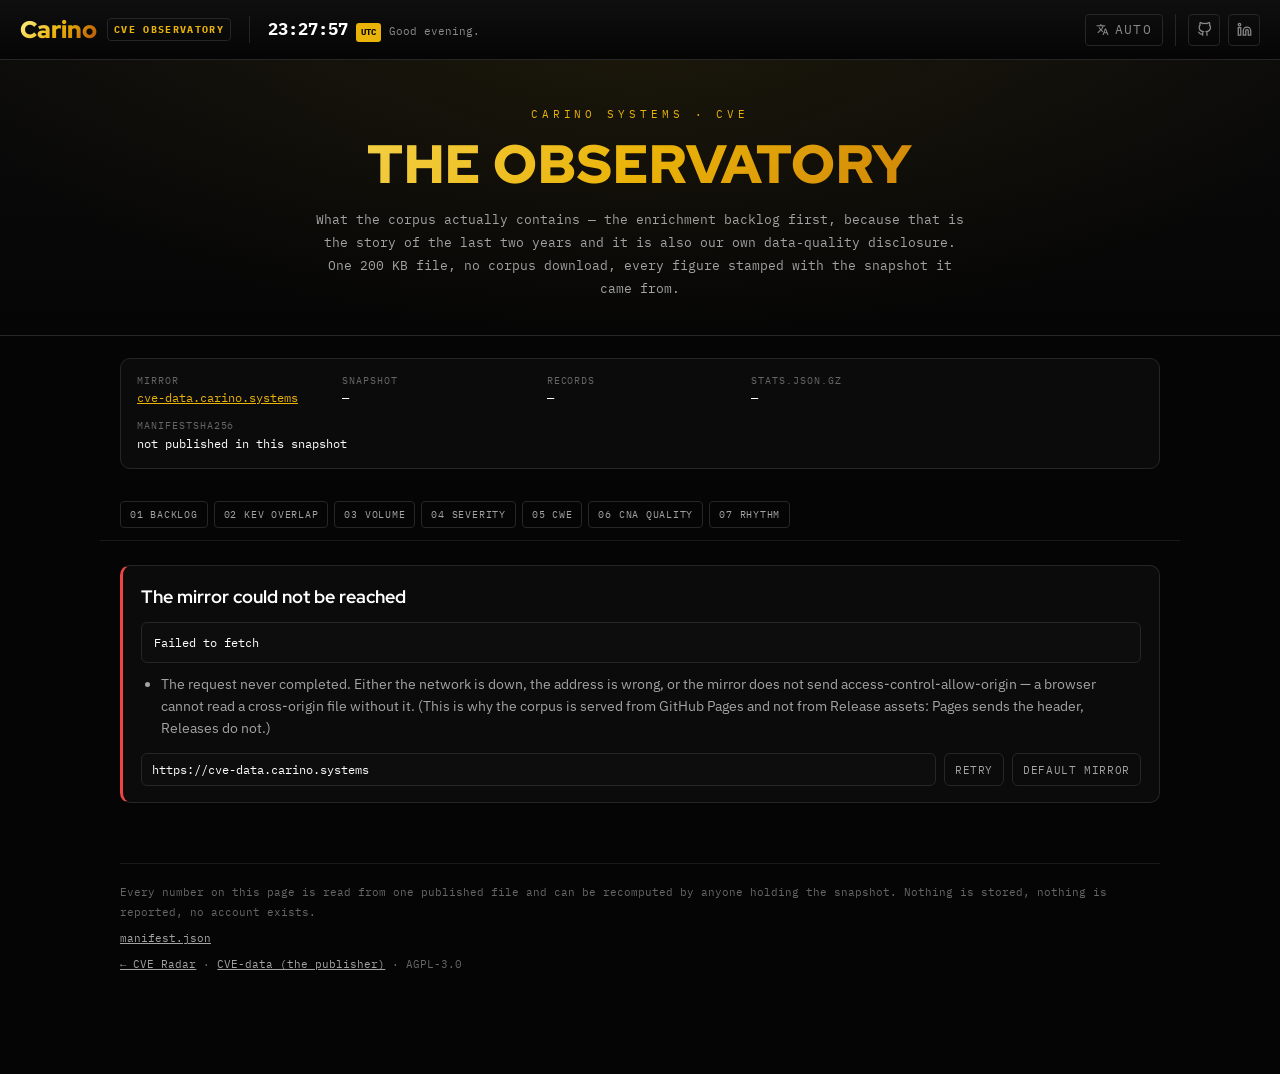
==== stats.html @ b6c4637c "Say which records are exploited, and publish what the corpus knows Mirror CISA KEV and FIRST EPSS al" ====
<!DOCTYPE html>
<html lang="en">
<head>
    <link rel="icon" type="image/webp" href="logo.webp">
    <meta charset="UTF-8">
    <meta name="viewport" content="width=device-width, initial-scale=1.0">
    <title>CVE Observatory</title>
    <meta name="description" content="What the CVE corpus actually contains: NVD's enrichment backlog, KEV overlap, publication volume, severity drift, CWE movement and CNA data quality — computed from one published snapshot, no corpus download needed.">
    <link rel="stylesheet" href="fonts/carino-fonts.css">
    <style>
        /* The observatory is a control surface, not the readable results
           column, so it takes the fleet's dark palette whole — the same
           tokens as branding.carino.systems, inlined because this page
           must work off a USB stick with no network at all. */
        :root {
            --bg: #050505;
            --bg-elev: #0d0d0d;
            --bg-card: #0b0b0b;
            --accent: #eab308;
            --accent-faint: rgba(234,179,8,0.06);
            --accent-glow: rgba(234,179,8,0.15);
            --border: #262626;
            --hair: #1a1a1a;
            --text: #ffffff;
            --text-sec: #a3a3a3;
            --text-muted: #666666;
            --ok: #22c55e;
            --warn: #eab308;
            --err: #ef4444;
            --info: #38bdf8;
            --sans: 'IBM Plex Sans', system-ui, -apple-system, sans-serif;
            --mono: 'IBM Plex Mono', ui-monospace, SFMono-Regular, Menlo, monospace;
            --display: 'Red Hat Display', var(--sans);
        }

        * { box-sizing: border-box; }
        :root { scrollbar-width: thin; scrollbar-color: #3a3a3a transparent; }
        ::-webkit-scrollbar { width: 8px; height: 8px; }
        ::-webkit-scrollbar-track { background: transparent; }
        ::-webkit-scrollbar-thumb { background: #3a3a3a; border-radius: 6px; }
        ::-webkit-scrollbar-thumb:hover { background: rgba(234,179,8,0.3); }

        /* The page scrolls vertically and never horizontally: every wide
           figure carries its own .fig-scroll. */
        html, body { max-width: 100%; overflow-x: hidden; }
        body {
            margin: 0; background: var(--bg); color: var(--text);
            font-family: var(--sans); font-size: 15px; line-height: 1.6;
            -webkit-font-smoothing: antialiased;
        }
        a { color: var(--accent); }
        .num { font-variant-numeric: tabular-nums; }
        .mono { font-family: var(--mono); }

        main { max-width: 1080px; margin: 0 auto; padding: 0 20px 100px; }

        /* ---- hero ---------------------------------------------------- */
        .hero {
            background: radial-gradient(1200px 520px at 50% -12%, rgba(234,179,8,0.08) 0%, transparent 60%),
                        linear-gradient(180deg, #0b0b0b 0%, #050505 100%);
            border-bottom: 1px solid var(--border);
            padding: 46px 20px 34px; text-align: center;
        }
        .hero .kicker {
            font-family: var(--mono); font-size: 0.7rem; letter-spacing: 0.35em;
            text-transform: uppercase; color: var(--accent); margin-bottom: 14px;
        }
        .hero h1 {
            font-family: var(--display); font-weight: 900;
            font-size: clamp(2rem, 6.4vw, 3.4rem); line-height: 0.98; margin: 0;
            text-transform: uppercase; letter-spacing: 1px;
            background: linear-gradient(130deg, #fef08a 0%, #eab308 50%, #b45309 100%);
            -webkit-background-clip: text; background-clip: text; -webkit-text-fill-color: transparent;
        }
        .hero p {
            max-width: 660px; margin: 18px auto 0; color: var(--text-sec);
            font-family: var(--mono); font-size: 0.82rem; line-height: 1.75;
        }

        /* ---- provenance strip ---------------------------------------- */
        .prov {
            display: grid; gap: 10px 18px; grid-template-columns: repeat(auto-fit, minmax(172px, 1fr));
            margin: 22px 0 0; padding: 14px 16px;
            background: var(--bg-card); border: 1px solid var(--border); border-radius: 10px;
        }
        .pv-k {
            font-family: var(--mono); font-size: 0.6rem; text-transform: uppercase;
            letter-spacing: 0.1em; color: var(--text-muted);
        }
        .pv-v { font-family: var(--mono); font-size: 0.78rem; color: var(--text); word-break: break-all; }
        .pv-v .age { color: var(--text-muted); }
        .pv-v .age.stale { color: var(--err); }
        .pv-v .ok { color: var(--ok); }
        .pv-v .bad { color: var(--err); }

        .banner {
            margin: 14px 0 0; padding: 12px 14px; border-radius: 8px;
            border: 1px solid var(--border); border-left: 3px solid var(--warn);
            background: var(--bg-card);
            font-family: var(--mono); font-size: 0.72rem; line-height: 1.75; color: var(--text-sec);
        }
        .banner.bad { border-left-color: var(--err); }
        .banner b { color: var(--text); font-weight: 600; }

        /* ---- section nav --------------------------------------------- */
        .toc {
            display: flex; gap: 6px; margin: 20px -20px 8px; padding: 12px 20px;
            overflow-x: auto; border-bottom: 1px solid var(--hair);
        }
        .toc a {
            flex: none; font-family: var(--mono); font-size: 0.6rem; text-transform: uppercase;
            letter-spacing: 0.08em; color: var(--text-sec); text-decoration: none;
            border: 1px solid var(--border); border-radius: 4px; padding: 5px 9px; transition: 0.15s;
        }
        .toc a:hover, .toc a:focus-visible { border-color: var(--accent); color: var(--accent); background: var(--accent-faint); }

        /* ---- panels -------------------------------------------------- */
        .panel { margin: 40px 0 0; scroll-margin-top: 16px; }
        .panel-num {
            font-family: var(--mono); font-size: 0.65rem; letter-spacing: 0.2em;
            color: var(--accent); text-transform: uppercase;
        }
        .panel h2 {
            font-family: var(--display); font-weight: 800; font-size: 1.5rem;
            margin: 6px 0 0; letter-spacing: 0.2px;
        }
        .panel .lede { margin: 8px 0 0; color: var(--text-sec); font-size: 0.92rem; max-width: 70ch; }

        .tiles { display: flex; flex-wrap: wrap; gap: 10px; margin: 18px 0 0; }
        .tile {
            flex: 1 1 150px; min-width: 138px; padding: 10px 12px;
            background: var(--bg-card); border: 1px solid var(--border); border-radius: 6px;
        }
        .tile .t-k {
            font-family: var(--mono); font-size: 0.6rem; letter-spacing: 0.08em;
            text-transform: uppercase; color: var(--text-muted);
        }
        .tile .t-v {
            font-family: var(--mono); font-size: 1.15rem; font-weight: 700; margin: 3px 0 0;
            font-variant-numeric: tabular-nums;
        }
        .tile .t-v.gold { color: var(--accent); }
        .tile .t-s { font-family: var(--mono); font-size: 0.62rem; line-height: 1.5; color: var(--text-muted); margin-top: 3px; }

        /* ---- figures -------------------------------------------------- */
        .fig {
            margin: 20px 0 0; padding: 14px 14px 12px;
            background: var(--bg-card); border: 1px solid var(--border); border-radius: 10px;
        }
        .fig h3 { margin: 0; font-size: 0.95rem; font-weight: 600; }
        .fig .sub { margin: 4px 0 0; font-size: 0.84rem; color: var(--text-sec); }
        /* The caveat is IN the figure (contract §11 rule 1) — never a footnote. */
        .fig .caveat {
            margin: 10px 0 0; padding: 8px 10px; border-left: 2px solid var(--accent);
            background: var(--accent-faint);
            font-family: var(--mono); font-size: 0.68rem; line-height: 1.65; color: var(--text-sec);
        }
        .fig .caveat b { color: var(--text); }
        .legend { display: flex; flex-wrap: wrap; gap: 6px 12px; margin: 12px 0 2px; }
        .legend span {
            display: inline-flex; align-items: center; gap: 6px;
            font-family: var(--mono); font-size: 0.62rem; color: var(--text-sec);
        }
        .legend i { width: 10px; height: 10px; border-radius: 2px; display: block; }
        .legend i.hollow { background: none !important; border: 1px dashed #3a3a3a; }

        /* No horizontal padding: the chart is drawn at this box's clientWidth,
           and padding would put the drawing 8px wider than the box it is
           measured against — which reads as every chart overflowing slightly. */
        .fig-scroll { overflow-x: auto; overflow-y: hidden; margin: 8px 0 0; padding: 0 0 4px; }
        .fig-scroll:focus-visible { outline: 2px solid var(--accent); outline-offset: 2px; }
        .nline.hint:empty { display: none; }
        .nline.hint { color: #5a5a5a; }
        .fig svg { display: block; }
        .fig svg text { font-family: var(--mono); font-variant-numeric: tabular-nums; }
        .fig .ax { stroke: #1e1e1e; stroke-width: 1; shape-rendering: crispEdges; }
        .fig .axl { font-size: 9px; fill: #6b6b6b; }
        .fig .xl { font-size: 9px; fill: #8a8a8a; }
        .fig .rl { font-size: 10px; fill: #cfcfcf; }
        .fig .vl { font-size: 10px; fill: #cfcfcf; }
        .fig .hollow { fill: none; stroke: #333; stroke-width: 1; stroke-dasharray: 2 2; }
        .fig .ln { fill: none; stroke: var(--accent); stroke-width: 1.6; }
        .fig .dot { fill: var(--accent); }

        .nline {
            margin: 8px 0 0; font-family: var(--mono); font-size: 0.62rem; line-height: 1.7;
            color: var(--text-muted); word-spacing: 0.05em;
        }
        .nline b { color: var(--text-sec); font-weight: 600; }

        .stamp {
            margin: 10px 0 0; padding-top: 8px; border-top: 1px solid var(--hair);
            font-family: var(--mono); font-size: 0.58rem; letter-spacing: 0.04em;
            color: #5a5a5a; word-break: break-all;
        }

        details.data { margin: 8px 0 0; }
        details.data > summary {
            font-family: var(--mono); font-size: 0.62rem; text-transform: uppercase;
            letter-spacing: 0.08em; color: var(--text-muted); cursor: pointer; padding: 4px 0;
        }
        details.data > summary:hover, details.data > summary:focus-visible { color: var(--accent); }
        .tblwrap { overflow-x: auto; margin-top: 6px; }
        table.tbl { border-collapse: collapse; width: 100%; min-width: 320px; }
        table.tbl th, table.tbl td {
            padding: 6px 10px 6px 0; text-align: left; vertical-align: top;
            font-family: var(--mono); font-size: 0.7rem; white-space: nowrap;
            border-bottom: 1px solid var(--hair);
        }
        table.tbl th {
            color: var(--text-muted); font-weight: 600; text-transform: uppercase;
            font-size: 0.6rem; letter-spacing: 0.08em;
        }
        table.tbl td { color: var(--text-sec); font-variant-numeric: tabular-nums; }
        table.tbl td.n, table.tbl th.n { text-align: right; padding-right: 14px; }
        table.tbl caption {
            caption-side: top; text-align: left; padding: 0 0 8px;
            font-family: var(--mono); font-size: 0.66rem; line-height: 1.6; color: var(--text-sec);
        }
        th button.sort {
            background: none; border: none; padding: 0; margin: 0; cursor: pointer;
            font: inherit; color: inherit; text-transform: inherit; letter-spacing: inherit;
        }
        th button.sort:hover, th button.sort:focus-visible { color: var(--accent); }
        th button.sort .arrow { color: var(--accent); }

        .minibar { display: inline-block; width: 46px; height: 5px; background: #1e1e1e; border-radius: 2px; overflow: hidden; vertical-align: middle; margin-right: 7px; }
        .minibar span { display: block; height: 100%; background: var(--accent); }

        .btn {
            background: transparent; border: 1px solid var(--border); color: var(--text-sec);
            font-family: var(--mono); font-size: 0.66rem; text-transform: uppercase;
            letter-spacing: 0.06em; padding: 6px 10px; border-radius: 6px; cursor: pointer; transition: 0.15s;
        }
        .btn:hover { border-color: var(--accent); color: var(--accent); }
        .btn:focus-visible, a:focus-visible, summary:focus-visible, input:focus-visible {
            outline: 2px solid var(--accent); outline-offset: 2px;
        }

        /* ---- boot / error -------------------------------------------- */
        #boot { margin: 24px 0 0; }
        .card {
            padding: 16px 18px; background: var(--bg-card);
            border: 1px solid var(--border); border-radius: 10px;
        }
        .card.err { border-left: 3px solid var(--err); }
        .card h2 { margin: 0 0 8px; font-family: var(--display); font-size: 1.15rem; }
        .card p { margin: 8px 0 0; font-size: 0.9rem; color: var(--text-sec); }
        .card .why {
            margin: 10px 0 0; padding: 10px 12px; background: var(--bg-elev);
            border: 1px solid var(--border); border-radius: 6px;
            font-family: var(--mono); font-size: 0.72rem; line-height: 1.7;
            color: var(--text); word-break: break-word; white-space: pre-wrap;
        }
        .card ul { margin: 10px 0 0; padding-left: 20px; color: var(--text-sec); font-size: 0.86rem; }
        .card li { margin: 4px 0; }
        .mirrorbox { display: flex; flex-wrap: wrap; gap: 8px; margin: 14px 0 0; }
        .mirrorbox input {
            flex: 1 1 220px; min-width: 0; padding: 8px 10px; background: var(--bg-elev);
            border: 1px solid var(--border); border-radius: 6px; color: var(--text);
            font-family: var(--mono); font-size: 0.76rem;
        }
        .mirrorbox input::placeholder { color: #555; }
        .mirrorbox input:focus { outline: none; border-color: var(--accent); box-shadow: 0 0 0 3px rgba(234,179,8,0.12); }

        .skel { height: 10px; border-radius: 4px; background: linear-gradient(90deg, #101010, #171717, #101010); }
        .skel + .skel { margin-top: 10px; }

        footer.foot {
            margin: 60px 0 0; padding: 18px 0 0; border-top: 1px solid var(--hair);
            font-family: var(--mono); font-size: 0.66rem; line-height: 1.9; color: var(--text-muted);
        }
        footer.foot a { color: var(--text-sec); }
        footer.foot a:hover { color: var(--accent); }

        .vh {
            position: absolute; width: 1px; height: 1px; padding: 0; margin: -1px;
            overflow: hidden; clip: rect(0 0 0 0); white-space: nowrap; border: 0;
        }

        @media (max-width: 560px) {
            main { padding: 0 14px 80px; }
            .toc { margin: 20px -14px 8px; padding: 12px 14px; }
            .panel h2 { font-size: 1.25rem; }
        }
    </style>
</head>
<body>

<header class="hero">
    <div class="kicker">Carino Systems · CVE</div>
    <h1>The Observatory</h1>
    <p>What the corpus actually contains — the enrichment backlog first, because that is the
       story of the last two years and it is also our own data-quality disclosure. One 200 KB
       file, no corpus download, every figure stamped with the snapshot it came from.</p>
</header>

<main>
    <!-- Filled by paintProvenance(); the skeleton keeps the first paint honest
         rather than showing numbers that are not measured yet. -->
    <div class="prov" id="prov" aria-live="polite">
        <div><div class="pv-k">Mirror</div><div class="pv-v" id="pvMirror">…</div></div>
        <div><div class="pv-k">Snapshot</div><div class="pv-v" id="pvSnapshot">…</div></div>
        <div><div class="pv-k">Records</div><div class="pv-v num" id="pvRecords">…</div></div>
        <div><div class="pv-k">stats.json.gz</div><div class="pv-v" id="pvStats">…</div></div>
        <div style="grid-column: 1 / -1;"><div class="pv-k">manifestSha256</div><div class="pv-v" id="pvHash">…</div></div>
    </div>

    <div id="banners"></div>

    <nav class="toc" id="toc" aria-label="Sections" hidden>
        <a href="#backlog">01 Backlog</a>
        <a href="#kev">02 KEV overlap</a>
        <a href="#volume">03 Volume</a>
        <a href="#severity">04 Severity</a>
        <a href="#cwe">05 CWE</a>
        <a href="#quality">06 CNA quality</a>
        <a href="#rhythm">07 Rhythm</a>
    </nav>

    <div id="boot">
        <div class="card" id="bootCard">
            <h2>Reading the snapshot…</h2>
            <p class="mono" id="bootWhat" style="font-size:0.76rem;">manifest.json, then stats.json.gz. Nothing else is fetched.</p>
            <div style="margin-top:16px;">
                <div class="skel" style="width:78%"></div>
                <div class="skel" style="width:54%"></div>
                <div class="skel" style="width:66%"></div>
            </div>
        </div>
    </div>

    <div id="panels"></div>

    <footer class="foot">
        <div>Every number on this page is read from one published file and can be recomputed by
             anyone holding the snapshot. Nothing is stored, nothing is reported, no account exists.</div>
        <div id="footLinks" style="margin-top:6px;"></div>
        <div style="margin-top:6px;">
            <a href="index.html">← CVE Radar</a> ·
            <a href="https://github.com/MiguelCarino/CVE-data">CVE-data (the publisher)</a> ·
            AGPL-3.0
        </div>
    </footer>
</main>

<!-- CveDB only to read a saved mirror address; CveSync for the manifest fetch,
     its validation, gunzip and SHA-256. No shard is ever touched here. -->
<script src="js/cve-db.js" defer></script>
<script src="js/cve-sync.js" defer></script>
<script src="carino-navbar.js" data-app="CVE Observatory" data-repo="CVE" defer></script>
<script src="carino-lang.js" defer></script>
<script>
(function () {
    /* ------------------------------------------------------------------
       CVE Observatory — contract §11.

       Loads exactly two files: `manifest.json` and `stats.json.gz`. Never a
       shard, never NVD, never a third party. That is the point of the page:
       the most interesting public-facing view of this corpus is also its
       smallest download, so it must render on a phone on a hotel connection.

       Charts are inline SVG built with createElementNS — no library, no
       canvas, and no string concatenation into innerHTML anywhere on this
       page. Every value that reaches the DOM goes through textContent or
       setAttribute, so a hostile mirror cannot inject markup through a CNA
       name or a CWE id.

       The five integrity rules of §11 are structural here, not disclaimers:

       1. Nothing is ranked as "most insecure". The CNA panel is a
          data-quality table and carries that sentence inside the figure.
       2. Missing is never folded into zero. "No CVSS" and "severity none"
          are different columns; a CWE absent from a year's published top
          list is drawn as an empty outlined cell, not a zero.
       3. Every figure prints the snapshot and manifestSha256 it came from.
          A statistic without a snapshot is a rumour. That hash is the
          manifest with its own "stats" key removed — a file cannot name the
          hash of a file that names its hash, so the circle is cut there.
          To recompute it: fetch manifest.json, delete the "stats" key, and
          hash the JSON with no whitespace plus a trailing newline.
       4. The backlog is the first panel, and the panels that depend on it
          say so.
       5. A median or a mean never appears without its sample size. The
          publisher carries an `n` beside every one it writes and this page
          prints it; where an older snapshot has none, it prints "n not
          published" — it never guesses one, and never claims one is absent
          from a file that publishes it.
       ------------------------------------------------------------------ */
    'use strict';

    var DEFAULT_MIRROR = 'https://cve-data.carino.systems';
    var STATS_GUESS = 'stats.json.gz';   // §11 fixes the path; the manifest still decides
    var STALE_DAYS = 7;                  // §9: past a week the age indicator turns red
    var HEX64 = /^[0-9a-f]{64}$/;

    var SEV_ORDER = ['CRITICAL', 'HIGH', 'MEDIUM', 'LOW', 'none'];
    var SEV_COLOR = {
        CRITICAL: '#ef4444', HIGH: '#f97316', MEDIUM: '#eab308', LOW: '#22c55e', none: '#64748b',
    };
    var SEV_LABEL = {
        CRITICAL: 'Critical', HIGH: 'High', MEDIUM: 'Medium', LOW: 'Low',
        none: 'None / unrated',
    };
    var GOLD = '#eab308';
    var DIM = '#3a3a3a';
    var INFO = '#38bdf8';
    var DOW = ['Sun', 'Mon', 'Tue', 'Wed', 'Thu', 'Fri', 'Sat'];
    var MONTH_ABBR = ['Jan', 'Feb', 'Mar', 'Apr', 'May', 'Jun', 'Jul', 'Aug', 'Sep', 'Oct', 'Nov', 'Dec'];

    /* What we actually loaded. Nothing is rendered from a field that was
       never read, so every one of these starts null rather than 0. */
    var app = {
        base: DEFAULT_MIRROR,
        manifest: null,
        stats: null,
        statsUrl: '',
        statsBytes: null,      // byte length actually received
        verified: null,        // true | false | null (could not check)
        verifyNote: '',
    };

    /* ---- small helpers ------------------------------------------------ */

    function el(tag, cls, text) {
        var n = document.createElement(tag);
        if (cls) n.className = cls;
        if (text != null) n.textContent = text;
        return n;
    }
    function $(id) { return document.getElementById(id); }
    function clear(node) { while (node && node.firstChild) node.removeChild(node.firstChild); }

    function isNum(v) { return typeof v === 'number' && isFinite(v); }
    function isInt(v) { return typeof v === 'number' && isFinite(v) && Math.floor(v) === v; }
    function arr(v) { return Array.isArray(v) ? v : []; }
    function obj(v) { return (v && typeof v === 'object' && !Array.isArray(v)) ? v : null; }

    function fmtNum(n) { return isNum(n) ? Number(n).toLocaleString() : '—'; }
    function fmtPct(n, digits) {
        if (!isNum(n)) return '—';
        return n.toFixed(digits == null ? 2 : digits) + '%';
    }
    // A share the page computes from two published counts. Arithmetic on
    // measured numbers is fine; inventing a numerator is not.
    function share(a, b) { return (isNum(a) && isNum(b) && b > 0) ? (a / b) * 100 : null; }
    function fmtDays(n) {
        if (!isNum(n)) return '—';
        return Number(n).toLocaleString() + (Math.abs(n) === 1 ? ' day' : ' days');
    }
    function shortHash(h) { return (typeof h === 'string' && h.length >= 12) ? h.slice(0, 12) + '…' : (h || '—'); }

    /* §11 rule 5. The publisher carries an `n` beside every median and mean it
       writes; older builds did not. `nOf` reads it where it is, and `nText`
       prints either the real sample size or the fact that this snapshot has
       none — it never guesses one, and it never claims one is missing when the
       file in front of it publishes it. */
    function nOf(o, key) {
        var v = obj(o) ? o[key == null ? 'n' : key] : null;
        return isInt(v) && v >= 0 ? v : null;
    }
    function nText(n) { return n == null ? 'n not published' : 'n = ' + fmtNum(n); }

    /* `cna[].pctScored` and `cna[].pctCwe` are fractions of 1, not percentages:
       the publisher writes round(scored/count, 4), so full coverage is 1 and
       not 100. Multiplying is the whole fix; the guard is there because a
       number outside [0,1] is not the fraction this page was told to expect,
       and printing 5,580% would be worse than printing nothing. */
    function fractionPct(v) {
        if (!isNum(v) || v < 0 || v > 1) return null;
        return v * 100;
    }

    function parseDate(s) {
        if (!s) return null;
        var d = new Date(s);
        return isNaN(d.getTime()) ? null : d;
    }
    function ymd(s) { return (typeof s === 'string' && s.length >= 10) ? s.slice(0, 10) : '—'; }
    function ageDays(d) { return Math.floor((Date.now() - d.getTime()) / 86400000); }
    function ageText(days) {
        if (days <= 0) return 'today';
        if (days === 1) return 'yesterday';
        return days + ' days old';
    }
    function ymLabel(ym) {
        if (typeof ym !== 'string' || ym.length < 7) return String(ym == null ? '' : ym);
        var m = parseInt(ym.slice(5, 7), 10);
        return (MONTH_ABBR[m - 1] || ym.slice(5, 7)) + ' ' + ym.slice(0, 4);
    }

    /* ---- SVG kit ------------------------------------------------------ */

    var NS = 'http://www.w3.org/2000/svg';

    function s(tag, attrs) {
        var n = document.createElementNS(NS, tag);
        if (attrs) {
            for (var k in attrs) {
                if (Object.prototype.hasOwnProperty.call(attrs, k) && attrs[k] != null) {
                    n.setAttribute(k, String(attrs[k]));
                }
            }
        }
        return n;
    }
    function sText(x, y, str, cls, anchor) {
        var n = s('text', { x: x, y: y, 'class': cls || 'axl', 'text-anchor': anchor || 'start' });
        n.textContent = str;
        return n;
    }
    // A <title> child is the only tooltip on this page: native, keyboard-free,
    // and carried into the accessibility tree by every engine that matters.
    function tip(node, text) {
        var t = s('title');
        t.textContent = text;
        node.appendChild(t);
        return node;
    }
    function svgRoot(w, h, label) {
        var root = s('svg', {
            width: w, height: h, viewBox: '0 0 ' + w + ' ' + h,
            role: 'img', 'aria-label': label || '',
        });
        return root;
    }

    /* X labels are drawn only where they fit — the alternative at 320 categories
       is a grey smear that reads as a filled axis — and the first and last are
       pulled inside the drawing rather than hanging off an edge the scroll
       container then clips. Returns the new right-hand watermark. */
    function xLabelAt(root, x, y, lab, W, lastEnd) {
        var text = String(lab);
        var wGuess = text.length * 5.2;
        var anchor = 'middle';
        var px = x;
        var start = x - wGuess / 2;
        if (start < 0) { anchor = 'start'; px = 0; start = 0; }
        else if (x + wGuess / 2 > W) { anchor = 'end'; px = W; start = W - wGuess; }
        if (start < lastEnd + 6) return lastEnd;
        root.appendChild(sText(px, y, text, 'xl', anchor));
        return start + wGuess;
    }

    // Axis maxima are rounded up to 1/2/5 × 10^k so the gridline labels are
    // numbers a reader can hold in their head.
    function niceMax(v) {
        if (!isNum(v) || v <= 0) return 1;
        var exp = Math.floor(Math.log(v) / Math.LN10);
        var pow = Math.pow(10, exp);
        var f = v / pow;
        var m = f <= 1 ? 1 : f <= 2 ? 2 : f <= 5 ? 5 : 10;
        return m * pow;
    }
    function tickText(v, max) {
        if (max >= 1000000) return (v / 1000000).toFixed(v % 1000000 === 0 ? 0 : 1) + 'M';
        if (max >= 10000) return Math.round(v / 1000) + 'k';
        if (max >= 1000) return (v / 1000).toFixed(v % 1000 === 0 ? 0 : 1) + 'k';
        return String(Math.round(v * 100) / 100);
    }

    /* Vertical columns, optionally stacked, optionally normalised to 100%.
       Everything time-series on this page is one of these, because a column
       per month is the only form that survives 320 categories in a scroll
       container and still reads at 360 px. */
    function columns(width, o) {
        var cats = arr(o.cats);
        var series = arr(o.series);
        var padL = o.padL == null ? 42 : o.padL;
        var padR = 10, padT = 8;
        var padB = o.padB == null ? 20 : o.padB;
        var plotH = o.height == null ? 150 : o.height;
        var gap = o.gap == null ? 2 : o.gap;
        var minBarW = o.minBarW == null ? 6 : o.minBarW;

        var n = cats.length;
        if (!n) return null;

        var avail = Math.max(60, width - padL - padR);
        var barW = Math.max(minBarW, (avail - gap * (n - 1)) / n);
        var innerW = n * barW + gap * (n - 1);
        var W = Math.max(width, Math.ceil(padL + innerW + padR));
        var H = padT + plotH + padB;

        var max = o.pct ? 100 : niceMax(o.max != null ? o.max : cats.reduce(function (mx, c) {
            var t = 0;
            for (var i = 0; i < series.length; i++) t += Math.max(0, Number(c.values[i]) || 0);
            return Math.max(mx, o.stacked ? t : Math.max.apply(null, [0].concat(c.values.map(function (v) { return Number(v) || 0; }))));
        }, 0));

        var root = svgRoot(W, H, o.aria || '');
        var y = function (v) { return padT + plotH - (v / max) * plotH; };

        // Gridlines first so bars sit on top of them.
        var ticks = o.pct ? [0, 25, 50, 75, 100] : [0, max / 2, max];
        ticks.forEach(function (tv) {
            root.appendChild(s('line', { 'class': 'ax', x1: padL, x2: padL + innerW, y1: y(tv), y2: y(tv) }));
            root.appendChild(sText(padL - 6, y(tv) + 3, o.pct ? tv + '%' : tickText(tv, max), 'axl', 'end'));
        });

        var lastLabelEnd = -1e9;
        for (var i = 0; i < n; i++) {
            var c = cats[i];
            var x = padL + i * (barW + gap);
            var base = padT + plotH;
            var total = 0;
            var j;
            for (j = 0; j < series.length; j++) total += Math.max(0, Number(c.values[j]) || 0);

            for (j = 0; j < series.length; j++) {
                var raw = Math.max(0, Number(c.values[j]) || 0);
                var v = o.pct ? (total > 0 ? (raw / total) * 100 : 0) : raw;
                if (v <= 0) continue;
                var h = (v / max) * plotH;
                if (h < 0.6) h = 0.6;
                var top = o.stacked ? base - h : y(v);
                var rect = s('rect', {
                    x: o.stacked ? x : x + (barW / series.length) * j,
                    y: top,
                    width: o.stacked ? barW : barW / series.length,
                    height: h,
                    fill: series[j].color,
                });
                tip(rect, (c.title || c.label) + ' — ' + series[j].label + ': ' +
                    (o.fmt ? o.fmt(raw, c, series[j]) : fmtNum(raw)) +
                    (o.pct && total > 0 ? ' (' + ((raw / total) * 100).toFixed(1) + '%)' : ''));
                root.appendChild(rect);
                if (o.stacked) base -= h;
            }

            var lab = o.xLabel ? o.xLabel(c, i) : c.label;
            if (lab) {
                lastLabelEnd = xLabelAt(root, x + barW / 2, padT + plotH + 13, lab, W, lastLabelEnd);
            }
        }
        root.appendChild(s('line', { 'class': 'ax', x1: padL, x2: padL + innerW, y1: padT + plotH, y2: padT + plotH }));
        return root;
    }

    /* Horizontal bars with a label column and a value column. Rows may carry
       more than one bar (the "all records vs KEV" comparison), each with its
       own value text, because two bars sharing one number would be a lie. */
    function hbars(width, o) {
        var rows = arr(o.rows);
        if (!rows.length) return null;
        var labelW = o.labelW == null ? Math.min(150, Math.max(76, Math.round(width * 0.32))) : o.labelW;
        var valueW = o.valueW == null ? 92 : o.valueW;
        var barH = o.barH == null ? 11 : o.barH;
        var barGap = 3;
        var rowPad = o.rowPad == null ? 12 : o.rowPad;
        var W = Math.max(width, 240);
        var trackW = Math.max(40, W - labelW - valueW - 8);

        var max = o.max != null ? o.max : rows.reduce(function (mx, r) {
            return arr(r.bars).reduce(function (m2, b) { return Math.max(m2, Number(b.value) || 0); }, mx);
        }, 0);
        if (!(max > 0)) max = 1;

        var yPos = 4;
        // A row's sub-line gets its own band under the bars. Drawn beside the
        // label it would run under the track, which is how a caption turns into
        // a smudge.
        var heights = rows.map(function (r) {
            var nb = Math.max(1, arr(r.bars).length);
            return nb * barH + (nb - 1) * barGap + rowPad + (r.sub ? 11 : 0);
        });
        var H = heights.reduce(function (a, b) { return a + b; }, 8);

        var root = svgRoot(W, H, o.aria || '');
        rows.forEach(function (r, i) {
            var bars = arr(r.bars);
            var blockH = bars.length * barH + (bars.length - 1) * barGap;
            var mid = yPos + blockH / 2 + 3;
            // A row label that does not fit is shortened rather than allowed to
            // run under its own bar; the full text stays in the tooltip.
            var full = String(r.label);
            var fits = Math.max(3, Math.floor((labelW - 6) / 5.7));
            var lbl = sText(0, mid, full.length > fits ? full.slice(0, fits - 1) + '…' : full, 'rl', 'start');
            tip(lbl, r.title || full);
            root.appendChild(lbl);
            if (r.sub) {
                var subFits = Math.max(8, Math.floor((W - 4) / 5.2));
                var subText = String(r.sub);
                var sn = sText(0, yPos + blockH + 10, subText.length > subFits ? subText.slice(0, subFits - 1) + '…' : subText, 'axl', 'start');
                tip(sn, subText);
                root.appendChild(sn);
            }

            bars.forEach(function (b, k) {
                var by = yPos + k * (barH + barGap);
                var v = Math.max(0, Number(b.value) || 0);
                var w = (v / max) * trackW;
                root.appendChild(s('rect', { x: labelW, y: by, width: trackW, height: barH, fill: '#141414', rx: 2 }));
                if (b.missing) {
                    // Missing is not zero: an outlined track and a word, never a
                    // flat bar that reads as a measured nothing.
                    var hollow = s('rect', { x: labelW, y: by, width: trackW, height: barH, 'class': 'hollow', rx: 2 });
                    tip(hollow, (b.label || r.label) + ': not published in this snapshot');
                    root.appendChild(hollow);
                } else if (w > 0) {
                    var rect = s('rect', { x: labelW, y: by, width: Math.max(1, w), height: barH, fill: b.color || GOLD, rx: 2 });
                    tip(rect, (b.label ? b.label + ' — ' : '') + r.label + ': ' + (b.tipText || fmtNum(v)));
                    root.appendChild(rect);
                }
                var vt = sText(W - 2, by + barH - 1, b.missing ? 'not published' : (b.value_text || fmtNum(v)), 'vl', 'end');
                root.appendChild(vt);
            });
            yPos += heights[i];
        });
        return root;
    }

    /* A line over ordered points. Used where the quantity is a level rather
       than a count: percentage backlog, median lag, mean CVSS. */
    function linechart(width, o) {
        var pts = arr(o.pts);
        if (!pts.length) return null;
        var padL = o.padL == null ? 42 : o.padL;
        var padR = 10, padT = 10, padB = 20;
        var plotH = o.height == null ? 120 : o.height;
        var minStep = o.minStep == null ? 8 : o.minStep;

        var n = pts.length;
        var avail = Math.max(60, width - padL - padR);
        var step = Math.max(minStep, n > 1 ? avail / (n - 1) : avail);
        var innerW = n > 1 ? step * (n - 1) : 0;
        var W = Math.max(width, Math.ceil(padL + innerW + padR + 4));
        var H = padT + plotH + padB;

        var vals = pts.map(function (p) { return Number(p.y); }).filter(isNum);
        // With no numeric point and no fixed scale, Math.min of an empty list
        // is Infinity and every coordinate below becomes NaN — an SVG that
        // renders as nothing with no explanation. Say there is nothing instead.
        if (!vals.length && (o.min == null || o.max == null)) return null;
        var lo = o.min != null ? o.min : Math.min.apply(null, vals);
        var hi = o.max != null ? o.max : Math.max.apply(null, vals);
        if (!(hi > lo)) { hi = lo + 1; }
        var pad = (hi - lo) * 0.12;
        lo = o.min != null ? o.min : lo - pad;
        hi = o.max != null ? o.max : hi + pad;

        var root = svgRoot(W, H, o.aria || '');
        var x = function (i) { return padL + i * step; };
        var y = function (v) { return padT + plotH - ((v - lo) / (hi - lo)) * plotH; };

        [lo, (lo + hi) / 2, hi].forEach(function (tv) {
            root.appendChild(s('line', { 'class': 'ax', x1: padL, x2: padL + Math.max(innerW, 1), y1: y(tv), y2: y(tv) }));
            root.appendChild(sText(padL - 6, y(tv) + 3, o.fmtTick ? o.fmtTick(tv) : tickText(tv, hi), 'axl', 'end'));
        });

        var d = '';
        pts.forEach(function (p, i) {
            if (!isNum(Number(p.y))) return;
            d += (d ? ' L' : 'M') + x(i).toFixed(1) + ' ' + y(Number(p.y)).toFixed(1);
        });
        if (d) root.appendChild(s('path', { 'class': 'ln', d: d, stroke: o.color || GOLD }));

        var lastLabelEnd = -1e9;
        pts.forEach(function (p, i) {
            if (isNum(Number(p.y))) {
                var dot = s('circle', { cx: x(i), cy: y(Number(p.y)), r: n > 60 ? 1.6 : 2.6, 'class': 'dot', fill: o.color || GOLD });
                tip(dot, p.label + ': ' + (o.fmtValue ? o.fmtValue(Number(p.y), p) : String(p.y)) +
                    (p.n != null ? '  (n = ' + fmtNum(p.n) + ')' : ''));
                root.appendChild(dot);
            }
            var lab = o.xLabel ? o.xLabel(p, i) : p.label;
            if (lab) {
                lastLabelEnd = xLabelAt(root, x(i), padT + plotH + 13, lab, W, lastLabelEnd);
            }
        });
        return root;
    }

    /* ---- page furniture ----------------------------------------------- */

    // Contract §11 rule 3. Repeated under every figure on purpose: figures get
    // screenshotted and pasted into tickets, and the stamp has to travel with
    // the picture.
    /* `measuredAt` overrides the snapshot for the two tables a delta run cannot
       re-measure and therefore carries forward from an earlier build. Stamping
       those with today's snapshot would be a claim of freshness the file does
       not make: stats.json names the snapshot that actually measured them in
       `provenanceFrom`, and that is the date that goes under the figure. */
    function stamp(measuredAt) {
        var snap = measuredAt || (app.stats ? app.stats.snapshot : (app.manifest ? app.manifest.snapshot : ''));
        var hash = app.stats && typeof app.stats.manifestSha256 === 'string' ? app.stats.manifestSha256 : '';
        var d = el('div', 'stamp');
        d.appendChild(document.createTextNode(
            (measuredAt ? 'measured ' : 'snapshot ') + (snap ? ymd(snap) : 'not published') +
            ' · manifestSha256 ' + (hash ? shortHash(hash) : 'not published')));
        if (hash) d.title = 'manifestSha256 ' + hash;
        return d;
    }

    /* Which snapshot measured `cna` and `cvssDrift`, when that is not this one.
       Returns null on a full run, where the two dates are the same and there is
       nothing extra to say. */
    function carriedFrom(st) {
        var from = st && typeof st.provenanceFrom === 'string' ? st.provenanceFrom : null;
        if (!from) return null;
        return (st.snapshot && from === st.snapshot) ? null : from;
    }

    function panel(id, num, title, lede) {
        var sec = el('section', 'panel');
        sec.id = id;
        sec.setAttribute('aria-labelledby', id + '-h');
        sec.appendChild(el('div', 'panel-num', num));
        var h = el('h2', null, title);
        h.id = id + '-h';
        sec.appendChild(h);
        if (lede) sec.appendChild(el('p', 'lede', lede));
        $('panels').appendChild(sec);
        return sec;
    }

    function tiles(host, list) {
        var wrap = el('div', 'tiles');
        list.forEach(function (t) {
            var d = el('div', 'tile');
            d.appendChild(el('div', 't-k', t.k));
            var v = el('div', 't-v' + (t.gold ? ' gold' : ''), t.v);
            d.appendChild(v);
            if (t.s) d.appendChild(el('div', 't-s', t.s));
            wrap.appendChild(d);
        });
        host.appendChild(wrap);
        return wrap;
    }

    function legend(host, items) {
        var l = el('div', 'legend');
        items.forEach(function (it) {
            var sp = el('span');
            var i = el('i', it.hollow ? 'hollow' : null);
            if (!it.hollow) i.style.background = it.color;
            sp.appendChild(i);
            sp.appendChild(document.createTextNode(it.label));
            l.appendChild(sp);
        });
        host.appendChild(l);
        return l;
    }

    /* A figure: heading, optional sub, optional caveat, the chart, optional
       notes, the data table, and always the stamp. `build(width)` is kept so
       the chart can be redrawn at the real pixel width on resize — SVG text
       scaled by viewBox becomes unreadable at 360 px, so nothing here is
       scaled; it is re-laid out. */
    var figures = [];

    function figure(host, o) {
        var fig = el('figure', 'fig');
        var cap = el('figcaption');
        cap.appendChild(el('h3', null, o.title));
        if (o.sub) cap.appendChild(el('p', 'sub', o.sub));
        fig.appendChild(cap);
        if (o.caveat) {
            var cv = el('div', 'caveat');
            if (o.caveatLead) {
                cv.appendChild(el('b', null, o.caveatLead + ' '));
            }
            cv.appendChild(document.createTextNode(o.caveat));
            fig.appendChild(cv);
        }
        if (o.legend) legend(fig, o.legend);

        var scroll = el('div', 'fig-scroll');
        fig.appendChild(scroll);
        var hint = el('div', 'nline hint');
        fig.appendChild(hint);

        if (o.note) fig.appendChild(el('div', 'nline', o.note));
        if (o.nodes) o.nodes.forEach(function (n) { fig.appendChild(n); });
        if (o.table) fig.appendChild(dataTable(o.table));
        fig.appendChild(stamp(o.measuredAt));
        host.appendChild(fig);

        var entry = { scroll: scroll, hint: hint, build: o.build, scrollEnd: !!o.scrollEnd, hasTable: !!o.table, lastW: -1 };
        figures.push(entry);
        drawFigure(entry);
        return fig;
    }

    function drawFigure(entry) {
        // The floor is a last resort for an unmeasurable box (display:none, a
        // detached clone), not a minimum design width: anything above it must be
        // drawn at the real width or the chart hangs over its container.
        var w = Math.max(240, Math.floor(entry.scroll.clientWidth) || 320);
        if (Math.abs(w - entry.lastW) < 3) return;
        entry.lastW = w;
        clear(entry.scroll);
        var node = null;
        try {
            node = entry.build(w);
        } catch (err) {
            // A chart that cannot be drawn says so where the chart would be;
            // it never takes the rest of the page down with it.
            entry.scroll.appendChild(el('div', 'nline', 'This chart could not be drawn: ' + (err && err.message ? err.message : String(err))));
            return;
        }
        if (!node) {
            entry.scroll.appendChild(el('div', 'nline', 'Not published in this snapshot.'));
            return;
        }
        entry.scroll.appendChild(node);

        // A chart wider than its box scrolls, and a scrollable region that
        // cannot be focused is unreachable by keyboard — so it becomes a
        // labelled, tabbable group, and the overflow is stated in words rather
        // than left to a cut-off axis label to imply.
        var overflows = entry.scroll.scrollWidth > entry.scroll.clientWidth + 4;
        if (overflows) {
            entry.scroll.tabIndex = 0;
            entry.scroll.setAttribute('role', 'group');
            entry.scroll.setAttribute('aria-label', 'Scrollable chart: ' + (node.getAttribute('aria-label') || ''));
            if (entry.hint) {
                entry.hint.textContent = 'Wider than this screen — the chart scrolls sideways.' +
                    (entry.hasTable ? ' Every value is listed in the table below it.' : '');
            }
        } else {
            entry.scroll.removeAttribute('tabindex');
            entry.scroll.removeAttribute('role');
            entry.scroll.removeAttribute('aria-label');
            if (entry.hint) entry.hint.textContent = '';
        }

        // Time series are most useful at their right-hand end.
        if (entry.scrollEnd) {
            try { entry.scroll.scrollLeft = entry.scroll.scrollWidth; } catch (e) { /* ignore */ }
        }
    }

    function redrawAll() { figures.forEach(drawFigure); }

    function watchResize() {
        var timer = null;
        var kick = function () {
            if (timer) clearTimeout(timer);
            timer = setTimeout(redrawAll, 120);
        };
        if (typeof ResizeObserver === 'function') {
            try {
                new ResizeObserver(kick).observe(document.querySelector('main'));
                return;
            } catch (e) { /* fall through to resize */ }
        }
        window.addEventListener('resize', kick);
    }

    function dataTable(t) {
        var det = el('details', 'data');
        det.appendChild(el('summary', null, t.summary || 'Show the numbers'));
        var wrap = el('div', 'tblwrap');
        var table = el('table', 'tbl');
        if (t.caption) {
            var capt = el('caption', null, t.caption);
            table.appendChild(capt);
        }
        var thead = el('thead');
        var trh = el('tr');
        arr(t.head).forEach(function (h, i) {
            var th = el('th', (t.align && t.align[i] === 'n') ? 'n' : null, typeof h === 'string' ? h : String(h));
            th.scope = 'col';
            trh.appendChild(th);
        });
        thead.appendChild(trh);
        table.appendChild(thead);
        var tbody = el('tbody');
        arr(t.rows).forEach(function (r) {
            var tr = el('tr');
            r.forEach(function (cell, i) {
                var td = el('td', (t.align && t.align[i] === 'n') ? 'n' : null, cell == null ? '—' : String(cell));
                tr.appendChild(td);
            });
            tbody.appendChild(tr);
        });
        table.appendChild(tbody);
        wrap.appendChild(table);
        det.appendChild(wrap);
        return det;
    }

    function banner(text, bad, lead) {
        var b = el('div', 'banner' + (bad ? ' bad' : ''));
        if (lead) b.appendChild(el('b', null, lead + ' '));
        b.appendChild(document.createTextNode(text));
        $('banners').appendChild(b);
        return b;
    }

    /* ---- provenance ---------------------------------------------------- */

    function paintProvenance() {
        var m = app.manifest;
        var st = app.stats;

        var mirror = $('pvMirror');
        clear(mirror);
        var a = el('a', null, app.base.replace(/^https?:\/\//, ''));
        a.href = app.base + '/manifest.json';
        a.rel = 'noreferrer';
        mirror.appendChild(a);

        var snapEl = $('pvSnapshot');
        clear(snapEl);
        var snapIso = (st && st.snapshot) || (m && m.snapshot) || '';
        var d = parseDate(snapIso);
        snapEl.appendChild(document.createTextNode(d ? ymd(snapIso) : '—'));
        if (d) {
            var days = ageDays(d);
            var age = el('span', 'age' + (days > STALE_DAYS ? ' stale' : ''), '  ' + ageText(days));
            age.title = snapIso;
            snapEl.appendChild(age);
        }

        $('pvRecords').textContent = st && isNum(st.records) ? fmtNum(st.records)
            : (m && isNum(m.records) ? fmtNum(m.records) : '—');

        var sv = $('pvStats');
        clear(sv);
        sv.appendChild(document.createTextNode(app.statsBytes != null ? Math.round(app.statsBytes / 1024) + ' KB' : '—'));
        if (app.verified === true) {
            sv.appendChild(el('span', 'ok', '  ✓ sha256 verified'));
        } else if (app.verified === false) {
            sv.appendChild(el('span', 'bad', '  ✗ sha256 mismatch'));
        } else if (app.verifyNote) {
            sv.appendChild(el('span', 'age', '  unverified'));
            sv.title = app.verifyNote;
        }

        var hv = $('pvHash');
        clear(hv);
        var hash = st && typeof st.manifestSha256 === 'string' ? st.manifestSha256 : '';
        hv.appendChild(document.createTextNode(hash || 'not published in this snapshot'));

        var links = $('footLinks');
        clear(links);
        var l1 = el('a', null, 'manifest.json');
        l1.href = app.base + '/manifest.json';
        links.appendChild(l1);
        if (app.statsUrl) {
            links.appendChild(document.createTextNode(' · '));
            var l2 = el('a', null, app.statsUrl.replace(app.base + '/', ''));
            l2.href = app.statsUrl;
            links.appendChild(l2);
        }
    }

    /* ---- loading ------------------------------------------------------- */

    function mirrorFromQuery() {
        var q;
        try {
            q = new URLSearchParams(window.location.search).get('mirror');
        } catch (e) {
            q = null;
        }
        if (!q) return null;
        // A mirror address arrives from a link someone else may have written,
        // so only http(s) is accepted and it is echoed in the provenance strip
        // where the reader can see which host answered.
        if (!/^https?:\/\/[^\s]+$/i.test(q)) return null;
        return q.replace(/\/+$/, '');
    }

    // The saved mirror lives in CveDB meta (§7), which is an async read. It is
    // raced against a short timeout so a browser that hangs on IndexedDB — a
    // private window, a locked profile — costs a fraction of a second, not the
    // page.
    function savedMirror() {
        if (!window.CveDB) return Promise.resolve(null);
        var meta = Promise.resolve()
            .then(function () { return window.CveDB.open(); })
            .then(function () { return window.CveDB.getMeta(); })
            .then(function (m) { return (m && typeof m.mirror === 'string' && m.mirror) ? m.mirror.replace(/\/+$/, '') : null; })
            .catch(function () { return null; });
        var timeout = new Promise(function (res) { setTimeout(function () { res(null); }, 500); });
        return Promise.race([meta, timeout]);
    }

    function fetchBytes(url) {
        // Cache bypass for the same reason cve-sync.js does it: the file's
        // identity is fixed by the manifest we just read, so a stale cache entry
        // would surface as an unexplainable hash mismatch.
        return fetch(url, { cache: 'no-store' }).then(function (res) {
            if (!res.ok) {
                var e = new Error('HTTP ' + res.status + ' ' + (res.statusText || '') + ' for ' + url);
                e.status = res.status;
                e.url = url;
                throw e;
            }
            return res.arrayBuffer();
        });
    }

    function needSync() {
        if (!window.CveSync) {
            throw new Error('js/cve-sync.js is not loaded, so the manifest cannot be read or verified.');
        }
        return window.CveSync;
    }

    function statsEntry(m) {
        var e = obj(m && m.stats);
        if (!e) return null;
        var file = typeof e.file === 'string' ? e.file : '';
        // Untrusted path, exactly as cve-sync.js treats shard paths: relative
        // only, no host switching, no climbing out of the published tree.
        if (!file || /^[a-z][a-z0-9+.-]*:/i.test(file) || file.charAt(0) === '/' || file.indexOf('..') !== -1) return null;
        return {
            file: file,
            sha256: (typeof e.sha256 === 'string' && HEX64.test(e.sha256.toLowerCase())) ? e.sha256.toLowerCase() : '',
            bytes: isInt(e.bytes) ? e.bytes : null,
        };
    }

    function load() {
        var sync = needSync();
        var base = app.base;

        // Both requests leave at once. §11 fixes the stats path, so the
        // speculative fetch is right almost always; when the manifest names
        // something else the guess is dropped and the named file is fetched.
        var guessUrl = base + '/' + STATS_GUESS;
        var guess = fetchBytes(guessUrl).then(
            function (buf) { return { ok: true, buf: buf }; },
            function (err) { return { ok: false, err: err }; }
        );

        return sync.manifest(base).then(function (m) {
            app.manifest = m;
            paintProvenance();

            var entry = statsEntry(m);
            var url, bytesP;
            if (entry) {
                url = base + '/' + entry.file;
                bytesP = (entry.file === STATS_GUESS)
                    ? guess.then(function (g) { if (!g.ok) throw g.err; return g.buf; })
                    : fetchBytes(url);
            } else {
                // A manifest with no `stats` key is either an older publisher or
                // a build where the stats step failed. If the conventional file
                // is nevertheless there and self-consistent it is still worth
                // showing — loudly labelled as unlisted.
                url = guessUrl;
                bytesP = guess.then(function (g) {
                    if (!g.ok) {
                        var e = new Error('This mirror\'s manifest has no "stats" entry, and ' + guessUrl +
                            ' is not there either (' + (g.err && g.err.message ? g.err.message : 'fetch failed') + ').');
                        e.noStats = true;
                        throw e;
                    }
                    return g.buf;
                });
            }
            app.statsUrl = url;

            return bytesP.then(function (buf) {
                app.statsBytes = buf.byteLength;
                var expect = entry ? entry.sha256 : '';
                if (!expect) {
                    app.verified = null;
                    app.verifyNote = entry
                        ? 'The manifest lists this file without a sha256, so its bytes could not be checked.'
                        : 'This file is not listed in the mirror\'s manifest, so its bytes could not be checked against a published hash.';
                    return buf;
                }
                return sync.sha256Hex(buf).then(function (got) {
                    if (got !== expect) {
                        var e = new Error('SHA-256 mismatch for ' + url + '.\nexpected ' + expect + '\ngot      ' + got);
                        e.hashMismatch = true;
                        app.verified = false;
                        throw e;
                    }
                    app.verified = true;
                    return buf;
                }, function (err) {
                    // No Web Crypto (a plain-http intranet). The figures are still
                    // worth showing — nothing is stored from them — but the page
                    // says, in the provenance strip, that they were not verified.
                    app.verified = null;
                    app.verifyNote = err && err.message ? err.message : String(err);
                    return buf;
                });
            });
        }).then(function (buf) {
            return sync.gunzip(buf);
        }).then(function (text) {
            var parsed;
            try {
                parsed = JSON.parse(text);
            } catch (e) {
                throw new Error('stats.json is not valid JSON: ' + (e && e.message ? e.message : String(e)));
            }
            if (!obj(parsed)) throw new Error('stats.json is not a JSON object.');
            if (parsed.version !== 1) {
                throw new Error('stats.json says version ' + JSON.stringify(parsed.version) +
                    '; this page can only read version 1. Update the page, or point at a mirror publishing version 1.');
            }
            app.stats = parsed;
            return parsed;
        });
    }

    /* ---- error surface -------------------------------------------------- */

    function showError(err) {
        var boot = $('boot');
        clear(boot);
        var card = el('div', 'card err');
        var msg = (err && err.message) ? err.message : String(err);

        var heading = 'The statistics could not be loaded';
        var what = [];

        if (err && err.noStats) {
            heading = 'This mirror publishes no statistics';
            what = [
                'The mirror answered, and its manifest is valid — it simply carries no stats.json. That file is written by tools/publish.mjs on every run, so a mirror without one is running an older publisher or its last build did not finish.',
                'Ask whoever runs this mirror to publish a build that writes stats.json, or point this page at another mirror below.',
            ];
        } else if (err && err.hashMismatch) {
            heading = 'The statistics file does not match its published hash';
            what = [
                'The bytes that arrived are not the bytes the manifest describes. Nothing is shown, because a figure computed from an unverified file is worth less than no figure at all.',
                'Usually this is a half-finished publish or a caching proxy in the way. Reload in a minute; if it persists, the mirror is serving a corrupt file.',
            ];
        } else if (err && err.status === 404) {
            heading = 'The statistics file is not on this mirror';
            what = ['The manifest names a file the mirror does not serve. That is a broken publish, not a network problem.'];
        } else if (/DecompressionStream/.test(msg)) {
            heading = 'This browser cannot read the published format';
            what = [
                'Every file in this corpus is gzipped inside the artifact rather than by the transport, so that the bytes are identical whether they come from a CDN, an nginx in a basement, or a USB stick. Reading them needs DecompressionStream, which this browser does not have.',
                'Any current Firefox, Chrome, Edge or Safari 16.4+ will read it.',
            ];
        } else if (/can only read version 1/.test(msg)) {
            heading = 'This mirror publishes a newer statistics format';
            what = [
                'The file is there and it arrived intact — this page simply does not know how to read it. §11 of the contract fixes the shape of version 1; a version 2 may have moved or removed the fields these charts are built from, and drawing them anyway would be guessing.',
                'Update this page from the CVE repository, or point at a mirror still publishing version 1.',
            ];
        } else if (/Malformed manifest/.test(msg)) {
            heading = 'That address does not serve a CVE corpus';
            what = [
                'Something answered, but it was not a version-1 manifest. A captive portal or a 404 page returns HTML with a 200 status, which looks exactly like this.',
            ];
        } else if (err && (err instanceof TypeError || /Failed to fetch|NetworkError|Load failed/i.test(msg))) {
            heading = 'The mirror could not be reached';
            what = [
                'The request never completed. Either the network is down, the address is wrong, or the mirror does not send access-control-allow-origin — a browser cannot read a cross-origin file without it. (This is why the corpus is served from GitHub Pages and not from Release assets: Pages sends the header, Releases do not.)',
            ];
        } else {
            what = ['This page fetches exactly two files and does nothing else, so the failure is in one of them.'];
        }

        card.appendChild(el('h2', null, heading));
        card.appendChild(el('div', 'why', msg));
        var ul = el('ul');
        what.forEach(function (w) { ul.appendChild(el('li', null, w)); });
        card.appendChild(ul);

        card.appendChild(mirrorBox());
        boot.appendChild(card);
        paintProvenance();
    }

    /* The mirror control exists only in the error state and only for this page:
       it changes where these two files are read from, and it deliberately does
       NOT write meta.mirror — the CVE app's source of data is the user's choice
       made in the Data dialog, not a side effect of visiting a stats page. The
       address rides in the URL instead, so a working one can be bookmarked. */
    function mirrorBox() {
        var box = el('div', 'mirrorbox');
        var input = document.createElement('input');
        input.type = 'url';
        input.value = app.base;
        input.placeholder = DEFAULT_MIRROR;
        input.spellcheck = false;
        input.setAttribute('aria-label', 'Mirror address');
        var go = el('button', 'btn', 'Retry');
        go.type = 'button';
        var reset = el('button', 'btn', 'Default mirror');
        reset.type = 'button';

        var apply = function (value) {
            var v = String(value || '').trim().replace(/\/+$/, '');
            if (!/^https?:\/\/[^\s]+$/i.test(v)) {
                input.focus();
                return;
            }
            var url = window.location.pathname + (v === DEFAULT_MIRROR ? '' : '?mirror=' + encodeURIComponent(v));
            window.location.href = url;
        };
        go.addEventListener('click', function () { apply(input.value); });
        reset.addEventListener('click', function () { apply(DEFAULT_MIRROR); });
        input.addEventListener('keydown', function (e) { if (e.key === 'Enter') apply(input.value); });

        box.appendChild(input);
        box.appendChild(go);
        box.appendChild(reset);
        return box;
    }

    /* ==================================================================
       THE PANELS
       ================================================================== */

    /* ---- 01 · the backlog --------------------------------------------- */

    function panelBacklog(st) {
        var b = obj(st.backlog);
        var sec = panel('backlog', '01 · The backlog', 'What is not analysed yet',
            'NVD publishes a CVE long before it analyses one. Until that analysis lands the record has no NVD CVSS, no CWE and no CPE — it is a title and a date. This is the first panel because it is the largest single caveat on every other number here, and because there is no other self-hostable public tracker of it.');

        // A missing backlog block costs the backlog figures and nothing else:
        // status and lag are their own measurements and still stand.
        if (!b) {
            sec.appendChild(el('div', 'banner', 'This snapshot publishes no backlog block, so the queue size is unknown here. Absent, not zero — the status table below is still measured.'));
        }

        var unenriched = (b && isNum(b.unenriched)) ? b.unenriched : null;
        var total = (b && isNum(b.total)) ? b.total : null;
        var pct = (b && isNum(b.pct)) ? b.pct : share(unenriched, total);

        if (b) tiles(sec, [
            { k: 'Unenriched', v: fmtNum(unenriched), gold: true, s: 'records with no NVD analysis' },
            { k: 'Of a corpus of', v: fmtNum(total), s: 'records counted for the backlog' },
            { k: 'Share', v: fmtPct(pct, 2), s: (b && isNum(b.pct)) ? 'as published' : 'computed from the two counts above' },
            { k: 'Enriched', v: (isNum(unenriched) && isNum(total)) ? fmtNum(total - unenriched) : '—', s: 'the difference, nothing more' },
        ]);

        // --- by month: stacked columns, plus the share as its own line ---
        var months = arr(b && b.byMonth).filter(function (r) { return obj(r) && typeof r.ym === 'string'; });
        var bad = [];
        var cats = [];
        months.forEach(function (r) {
            var t = isNum(r.total) ? r.total : null;
            var u = isNum(r.unenriched) ? r.unenriched : null;
            if (t == null || u == null) { bad.push(r.ym + ' (a count is missing)'); return; }
            if (u > t) { bad.push(r.ym + ' (unenriched ' + fmtNum(u) + ' exceeds total ' + fmtNum(t) + ')'); return; }
            cats.push({ label: ymLabel(r.ym), title: ymLabel(r.ym), ym: r.ym, values: [u, t - u], total: t, un: u });
        });

        if (cats.length) {
            var series = [
                { key: 'un', label: 'Unenriched', color: GOLD },
                { key: 'en', label: 'Enriched', color: DIM },
            ];
            figure(sec, {
                title: 'The backlog by publication month',
                sub: 'Each column is one month of published CVEs, split by whether NVD has analysed them yet. The gold is the queue.',
                legend: [{ color: GOLD, label: 'Unenriched' }, { color: DIM, label: 'Enriched' }],
                scrollEnd: true,
                build: function (w) {
                    return columns(w, {
                        cats: cats, series: series, stacked: true, height: 160, minBarW: 7, gap: 2,
                        xLabel: function (c) { return /-01$/.test(c.ym) ? c.ym.slice(0, 4) : null; },
                        aria: 'Stacked columns: unenriched and enriched CVEs per publication month, ' +
                            cats[0].ym + ' to ' + cats[cats.length - 1].ym + '.',
                    });
                },
                note: bad.length ? 'Months left out because their published counts do not add up: ' + bad.join(', ') + '.' : '',
                table: {
                    summary: 'Show the numbers (' + cats.length + ' months)',
                    head: ['Month', 'Published', 'Unenriched', 'Share'],
                    align: ['', 'n', 'n', 'n'],
                    rows: cats.map(function (c) {
                        return [c.ym, fmtNum(c.total), fmtNum(c.un), fmtPct(share(c.un, c.total), 1)];
                    }),
                },
            });

            figure(sec, {
                title: 'Share of each month still unenriched',
                sub: 'The same data as a rate. A month at the right-hand end is young: some of its queue is simply not old enough to have been analysed yet, and that is part of the shape.',
                scrollEnd: true,
                build: function (w) {
                    return linechart(w, {
                        pts: cats.map(function (c) {
                            return { label: ymLabel(c.ym), ym: c.ym, y: share(c.un, c.total), n: c.total };
                        }),
                        min: 0, max: 100, height: 120, minStep: 5, color: GOLD,
                        fmtTick: function (v) { return Math.round(v) + '%'; },
                        fmtValue: function (v) { return v.toFixed(1) + '%'; },
                        xLabel: function (p) { return /-01$/.test(p.ym) ? p.ym.slice(0, 4) : null; },
                        aria: 'Line: percentage of each month\'s CVEs that are unenriched.',
                    });
                },
                note: 'n is each month\'s published count and is carried in the tooltip of every point; the table above lists all of them.',
            });
        }

        // --- status composition ---
        var status = obj(st.status);
        if (status) {
            var keys = Object.keys(status).filter(function (k) { return isNum(status[k]); });
            keys.sort(function (a, c) { return status[c] - status[a]; });
            var sum = keys.reduce(function (a, k) { return a + status[k]; }, 0);
            figure(sec, {
                title: 'Where every record sits in NVD\'s queue',
                sub: 'vulnStatus, verbatim from NVD, over ' + fmtNum(sum) + ' records. These are the states the backlog count is drawn from.',
                build: function (w) {
                    return hbars(w, {
                        rows: keys.map(function (k) {
                            var v = status[k];
                            return {
                                label: k,
                                bars: [{
                                    value: v,
                                    color: /Analy(z|s)ed|Modified/.test(k) ? DIM : GOLD,
                                    value_text: fmtNum(v),
                                    tipText: fmtNum(v) + ' (' + fmtPct(share(v, sum), 1) + ')',
                                }],
                            };
                        }),
                        aria: 'Horizontal bars: record count per NVD vulnStatus.',
                    });
                },
                table: {
                    head: ['vulnStatus', 'Records', 'Share'],
                    align: ['', 'n', 'n'],
                    rows: keys.map(function (k) { return [k, fmtNum(status[k]), fmtPct(share(status[k], sum), 2)]; }),
                },
            });
        }

        // --- lag ---
        var lag = obj(st.lag);
        if (lag) {
            var byYear = arr(lag.byYear).filter(function (r) { return obj(r) && isInt(r.year) && isNum(r.medianDays); });
            var lagN = nOf(lag);
            var anyYearN = byYear.some(function (r) { return nOf(r) != null; });
            tiles(sec, [
                { k: 'Median lag', v: fmtDays(lag.medianDays), gold: true, s: 'publication → last modification · ' + nText(lagN) },
                { k: 'p90 lag', v: fmtDays(lag.p90Days), s: 'nine in ten land inside this · ' + nText(lagN) },
            ]);
            if (byYear.length) {
                figure(sec, {
                    title: 'Median days from publication to last modification, by year',
                    sub: 'What the corpus records is `lastModified`, which is the most recent touch of any kind — a first analysis for a new record, but a re-score or a CPE correction for an old one. Read the early years as "how long ago NVD last revisited 1999", not as a delay anyone waited through.',
                    caveatLead: 'Sample size:',
                    caveat: anyYearN
                        ? 'Each point carries the number of records its median was taken over: it is in the tooltip, in the n column of the table below, and it is what makes an early year\'s spike readable as ten records rather than a decade going wrong.'
                        : 'This snapshot publishes no n for these medians, so this page prints none. A median without its sample size is a shape, not a measurement.',
                    build: function (w) {
                        return linechart(w, {
                            pts: byYear.map(function (r) { return { label: String(r.year), y: r.medianDays, n: nOf(r) }; }),
                            min: 0, height: 130, minStep: 26, color: GOLD,
                            fmtTick: function (v) { return Math.round(v) + 'd'; },
                            fmtValue: function (v) { return fmtDays(v); },
                            aria: 'Line: median days from publication to NVD analysis, per year.',
                        });
                    },
                    table: {
                        head: ['Year', 'Median days', 'p90 days', 'n'],
                        align: ['', 'n', 'n', 'n'],
                        rows: byYear.map(function (r) {
                            var n = nOf(r);
                            return [r.year, fmtNum(r.medianDays), isNum(r.p90Days) ? fmtNum(r.p90Days) : 'not published',
                                n == null ? 'not published' : fmtNum(n)];
                        }),
                    },
                });
            }
        }

        if (!b) return;
        var d = el('div', 'banner');
        d.appendChild(el('b', null, 'Rule 4, and it binds the rest of this page. '));
        d.appendChild(document.createTextNode(
            'Everything below is computed over a corpus that includes these unenriched records. They are never dropped to make a chart tidier: ' +
            'in the severity panel they appear in their own "none / unrated" column, and in the CWE panel they simply carry no CWE. ' +
            'A severity split that quietly excluded them would report a cleaner, wronger world.'));
        $('banners').appendChild(d);
    }

    /* ---- 02 · KEV ------------------------------------------------------ */

    function panelKev(st) {
        var kev = obj(st.kev);
        var sec = panel('kev', '02 · Known exploited', 'Severity is not a work queue',
            'CISA\'s KEV catalogue lists what is being exploited in the wild. It is a fraction of a percent of all CVEs, and it is not the same set as the critical ones — which is the entire argument against triaging by CVSS band alone.');

        if (!kev) {
            sec.appendChild(el('div', 'banner',
                'This snapshot carries no KEV block. The publisher omits the key when CISA KEV could not be fetched, rather than writing zeros — so this is unknown, not none.'));
            return;
        }

        var sev = obj(st.severity) || {};
        /* Two different numbers that a careless read folds into one: `count` is
           how many entries CISA's catalogue holds, `inCorpus` is how many of
           them this corpus actually contains. `overlapPct` is computed from the
           second, so printing the first beside it produced a tile and a
           percentage that flatly contradicted each other. */
        var catalogue = isNum(kev.count) ? kev.count : null;
        var inCorpus = isNum(kev.inCorpus) ? kev.inCorpus : null;

        /* The cross-tab. `severityAtPublish` is the severity a record carried
           when CISA listed it; the publisher writes null there on purpose,
           because a shard holds one severity per record — today's — and NVD
           rescores after the fact, so that question is unanswerable from this
           corpus. What it does publish is `severityNow`, under a name that says
           what it is. The figure reads whichever is present and labels itself
           accordingly rather than declaring a published cross-tab missing. */
        var atPub = obj(kev.severityAtPublish);
        var now = obj(kev.severityNow);
        var xtab = atPub || now || {};
        var xtabName = atPub ? 'severityAtPublish' : (now ? 'severityNow' : null);

        // The denominator for "share of KEV" is the population the cross-tab
        // counts — corpus records that are in KEV — so it is summed from the
        // cross-tab itself and never from the catalogue size.
        var xtabTotal = SEV_ORDER.reduce(function (a, k) { return a + (isNum(xtab[k]) ? xtab[k] : 0); }, 0);
        var kevDenom = xtabTotal > 0 ? xtabTotal : inCorpus;
        var overlap = isNum(kev.overlapPct) ? kev.overlapPct : share(inCorpus, st.records);

        tiles(sec, [
            { k: 'In CISA KEV', v: fmtNum(catalogue), gold: true, s: 'entries in the catalogue CISA published' },
            {
                k: 'Of those, in this corpus', v: fmtNum(inCorpus),
                s: inCorpus == null ? 'not published in this snapshot' : 'of ' + fmtNum(st.records) + ' records',
            },
            { k: 'Overlap', v: fmtPct(overlap, 2), s: isNum(kev.overlapPct) ? 'as published' : 'computed from the counts' },
            {
                k: 'Critical CVEs', v: fmtNum(sev.CRITICAL),
                s: isNum(xtab.CRITICAL) && isNum(sev.CRITICAL)
                    ? fmtNum(xtab.CRITICAL) + ' of them are in KEV (' + fmtPct(share(xtab.CRITICAL, sev.CRITICAL), 2) + ')'
                    : 'KEV share not published for this band',
            },
        ]);

        var rows = [];
        var tableRows = [];
        SEV_ORDER.forEach(function (k) {
            var all = isNum(sev[k]) ? sev[k] : null;
            var inKev = isNum(xtab[k]) ? xtab[k] : null;
            var allShare = share(all, st.records);
            var kevShare = share(inKev, kevDenom);
            rows.push({
                label: SEV_LABEL[k] || k,
                sub: (all != null && inKev != null)
                    ? fmtNum(inKev) + ' of ' + fmtNum(all) + ' known-exploited (' + fmtPct(share(inKev, all), 3) + ')'
                    : 'cross-tab not published for this band',
                bars: [
                    {
                        value: allShare == null ? 0 : allShare, missing: allShare == null,
                        color: SEV_COLOR[k], label: 'share of all records',
                        value_text: fmtPct(allShare, 1), tipText: fmtNum(all) + ' records, ' + fmtPct(allShare, 2) + ' of the corpus',
                    },
                    {
                        value: kevShare == null ? 0 : kevShare, missing: kevShare == null,
                        color: INFO, label: 'share of KEV',
                        value_text: fmtPct(kevShare, 1), tipText: fmtNum(inKev) + ' KEV entries, ' + fmtPct(kevShare, 2) + ' of KEV',
                    },
                ],
            });
            tableRows.push([
                SEV_LABEL[k] || k, fmtNum(all), fmtPct(allShare, 2),
                inKev == null ? 'not published' : fmtNum(inKev),
                fmtPct(kevShare, 2), fmtPct(share(inKev, all), 3),
            ]);
        });

        figure(sec, {
            title: 'The corpus and the KEV catalogue, band by band',
            sub: 'Two shares per severity band: how much of the whole corpus it is, and how much of KEV it is. If severity were a work queue these two bars would match.',
            caveatLead: 'Read this the right way round.',
            caveat: 'The bars are shares of two different populations, so their heights are not comparable to each other in absolute terms — the line under each band gives the number that is: how many of that band\'s records are actually known to be exploited.' +
                (xtabName === 'severityNow'
                    ? ' The bands are each record\'s severity today, not the severity it carried on the day CISA listed it: NVD rescores records after the fact, and a corpus that keeps one severity per record cannot remember the earlier one.'
                    : ''),
            legend: [{ color: SEV_COLOR.CRITICAL, label: 'share of all records (band colour)' }, { color: INFO, label: 'share of KEV' }, { hollow: true, label: 'not published' }],
            build: function (w) {
                return hbars(w, { rows: rows, max: 100, barH: 10, rowPad: 16, valueW: 68, aria: 'Grouped horizontal bars: each severity band as a share of the whole corpus and as a share of the KEV catalogue.' });
            },
            table: {
                head: ['Band', 'Records', '% of corpus', 'In KEV', '% of KEV', '% of band in KEV'],
                align: ['', 'n', 'n', 'n', 'n', 'n'],
                rows: tableRows,
                caption: xtabName === 'severityNow'
                    ? 'severityNow is the severity each known-exploited record carries in this snapshot. severityAtPublish — the severity it carried when CISA listed it — is not published, because this corpus does not remember it.'
                    : (xtabName === 'severityAtPublish'
                        ? 'severityAtPublish is the severity the record carried when it was published — not a re-score after the exploitation was known.'
                        : 'This snapshot publishes no severity cross-tab for the KEV catalogue.'),
            },
        });

        var ttk = obj(kev.timeToKevDays);
        if (ttk) {
            var med = isNum(ttk.medianDays) ? ttk.medianDays : null;
            var p90 = isNum(ttk.p90Days) ? ttk.p90Days : null;
            var ttkN = nOf(ttk);
            tiles(sec, [
                { k: 'Median time to KEV', v: fmtDays(med), gold: true, s: 'from publication to the CISA listing · ' + nText(ttkN) },
                { k: 'p90 time to KEV', v: fmtDays(p90), s: nText(ttkN) },
            ]);
            figure(sec, {
                title: 'How long a CVE waits before CISA calls it exploited',
                sub: 'Two published order statistics on one scale. Nothing between them is measured, so nothing between them is drawn.',
                caveatLead: 'Sample size:',
                caveat: ttkN != null
                    ? 'Both figures are taken over the ' + fmtNum(ttkN) + ' record(s) that are in this corpus, are in the KEV catalogue, and carry a readable date at both ends — not over the ' + fmtNum(catalogue) + ' entries of the catalogue as a whole.'
                    : 'This snapshot publishes no n for these two figures. The population is at most the ' + fmtNum(catalogue) + ' KEV entries, but "at most" is not a sample size, so none is printed.',
                build: function (w) {
                    return hbars(w, {
                        rows: [
                            { label: 'Median', bars: [{ value: med == null ? 0 : med, missing: med == null, color: GOLD, value_text: fmtDays(med) }] },
                            { label: 'p90', bars: [{ value: p90 == null ? 0 : p90, missing: p90 == null, color: INFO, value_text: fmtDays(p90) }] },
                        ],
                        max: p90 != null ? p90 : (med != null ? med : 1),
                        barH: 13, rowPad: 14, valueW: 84,
                        aria: 'Two horizontal bars: median and 90th-percentile days from publication to KEV listing.',
                    });
                },
            });
        }

        // EPSS rides here rather than in its own panel: it answers the same
        // question as KEV — is anyone going to attack this — and it is only
        // legible next to the catalogue it is trying to predict.
        var epss = obj(st.epss);
        if (epss) {
            var buckets = arr(epss.buckets).filter(function (r) { return obj(r) && isNum(r.count); });
            var epssN = nOf(epss);
            var epssNoScore = nOf(epss, 'noScore');
            tiles(sec, [
                { k: 'EPSS median · KEV', v: isNum(epss.kevMedian) ? epss.kevMedian.toFixed(3) : '—', gold: true, s: nText(nOf(epss, 'kevN')) },
                { k: 'EPSS median · not in KEV', v: isNum(epss.nonKevMedian) ? epss.nonKevMedian.toFixed(3) : '—', s: nText(nOf(epss, 'nonKevN')) },
            ]);
            if (buckets.length) {
                figure(sec, {
                    title: 'Exploit-prediction scores across the corpus',
                    sub: 'FIRST\'s EPSS: the modelled probability of exploitation in the next 30 days. Note the axis — almost everything sits in the lowest bucket, which is what makes the tail interesting.' +
                        (epssN != null ? ' Drawn over the ' + fmtNum(epssN) + ' records that carry a score.' : ''),
                    caveatLead: 'A model, not an observation.',
                    caveat: 'EPSS is a prediction; KEV is a report of something that happened. They disagree often, and where they do, KEV wins.' +
                        (epssNoScore
                            ? ' The columns below hold only scored records: ' + fmtNum(epssNoScore) +
                              ' record(s) in this corpus carry no EPSS score at all, and they are absent from the chart rather than poured into the lowest bucket — no score is not a score of zero.'
                            : ''),
                    build: function (w) {
                        return columns(w, {
                            cats: buckets.map(function (r) {
                                var lo = isNum(r.lo) ? r.lo : 0, hi = isNum(r.hi) ? r.hi : 0;
                                return { label: lo.toFixed(1), title: lo.toFixed(2) + '–' + hi.toFixed(2), values: [r.count] };
                            }),
                            series: [{ key: 'count', label: 'CVEs', color: INFO }],
                            stacked: true, height: 140, minBarW: 14, gap: 3,
                            aria: 'Columns: number of CVEs per EPSS score bucket.',
                        });
                    },
                    table: {
                        head: ['Bucket', 'CVEs'],
                        align: ['', 'n'],
                        rows: buckets.map(function (r) {
                            return [(isNum(r.lo) ? r.lo.toFixed(2) : '—') + ' – ' + (isNum(r.hi) ? r.hi.toFixed(2) : '—'), fmtNum(r.count)];
                        }).concat(epssNoScore == null ? [] : [['No EPSS score (its own row, never a bucket)', fmtNum(epssNoScore)]]),
                    },
                });
            }
        }
    }

    /* ---- 03 · volume --------------------------------------------------- */

    function panelVolume(st) {
        var sec = panel('volume', '03 · Volume', 'How much gets published',
            'The count of CVEs is a count of disclosure activity, not of insecurity. It rises when more people look, when more vendors become CNAs, and when a single researcher files a thousand records in a week.');

        var months = arr(st.byMonth).filter(function (r) { return obj(r) && typeof r.ym === 'string' && isNum(r.published); });
        if (months.length) {
            figure(sec, {
                title: 'CVEs published per month',
                sub: 'Every month in the corpus, oldest at the left. The chart scrolls; it opens at the recent end.',
                scrollEnd: true,
                build: function (w) {
                    return columns(w, {
                        cats: months.map(function (r) { return { label: ymLabel(r.ym), title: ymLabel(r.ym), ym: r.ym, values: [r.published] }; }),
                        series: [{ key: 'p', label: 'Published', color: GOLD }],
                        stacked: true, height: 150, minBarW: 5, gap: 1,
                        xLabel: function (c) { return /-01$/.test(c.ym) ? c.ym.slice(0, 4) : null; },
                        aria: 'Columns: CVEs published per month from ' + months[0].ym + ' to ' + months[months.length - 1].ym + '.',
                    });
                },
                table: {
                    summary: 'Show the numbers (' + months.length + ' months)',
                    head: ['Month', 'Published'],
                    align: ['', 'n'],
                    rows: months.map(function (r) { return [r.ym, fmtNum(r.published)]; }),
                },
            });
        }

        var years = arr(st.byYear).filter(function (r) { return obj(r) && isInt(r.year); });
        if (years.length) {
            /* Rule 2, on the one field of this file that is legitimately null:
               a year whose rejections were never counted draws no rejected bar,
               and an absent bar looks exactly like a bar of zero. The publisher
               writes `rejected: null` when a delta run had no earlier full build
               to add its increment to, so this says which years those are rather
               than letting the gap read as "nothing was ever withdrawn". */
            var noRej = years.filter(function (r) { return !isNum(r.rejected); }).map(function (r) { return r.year; });
            var rejNote = '';
            if (noRej.length === years.length) {
                rejNote = 'No year in this snapshot publishes a rejection count, so the purple series is empty here — unknown, not zero. '
                    + 'Rejected records never enter the corpus, so the publisher can only count them as they stream past during a full pull; '
                    + 'a snapshot built incrementally, with no earlier full build to carry forward, has none to report.';
            } else if (noRej.length) {
                rejNote = 'No rejection count is published for ' + noRej.length + ' of these years ('
                    + noRej.join(', ') + '), so they draw no purple bar at all — unknown, not zero. The table lists them as "not published".';
            }
            figure(sec, {
                title: 'Published and rejected, per year',
                sub: 'Rejected records are excluded from the corpus itself (contract §3), so they are counted here and nowhere else on this page.',
                caveatLead: 'Two series, never one.',
                caveat: 'Rejections are not failures of the published set — a CVE is withdrawn when it turns out to be a duplicate or not a vulnerability. Adding the two bars together would count records that no longer exist.',
                legend: [{ color: GOLD, label: 'Published' }, { color: '#7c3aed', label: 'Rejected' }],
                note: rejNote,
                build: function (w) {
                    return columns(w, {
                        cats: years.map(function (r) {
                            return { label: String(r.year), title: String(r.year), values: [isNum(r.published) ? r.published : 0, isNum(r.rejected) ? r.rejected : 0] };
                        }),
                        series: [{ key: 'p', label: 'Published', color: GOLD }, { key: 'r', label: 'Rejected', color: '#7c3aed' }],
                        stacked: false, height: 150, minBarW: 10, gap: 3,
                        xLabel: function (c, i) { return (years.length <= 14 || i % 2 === 0) ? c.label : null; },
                        aria: 'Paired columns per year: CVEs published and CVEs rejected.',
                    });
                },
                table: {
                    head: ['Year', 'Published', 'Rejected'],
                    align: ['', 'n', 'n'],
                    rows: years.map(function (r) { return [r.year, fmtNum(r.published), isNum(r.rejected) ? fmtNum(r.rejected) : 'not published']; }),
                },
            });
        }
    }

    /* ---- 04 · severity and drift --------------------------------------- */

    function panelSeverity(st) {
        var sec = panel('severity', '04 · Severity', 'The distribution, and what "none" means',
            'Two things that look alike and are not: a record with no CVSS at all, and a record scored at the bottom of the scale. They are counted separately here and are never added together.');

        var sev = obj(st.severity);
        var q = obj(st.quality) || {};

        if (sev) {
            var totalSev = SEV_ORDER.reduce(function (a, k) { return a + (isNum(sev[k]) ? sev[k] : 0); }, 0);
            var rows = SEV_ORDER.map(function (k) {
                var v = isNum(sev[k]) ? sev[k] : null;
                return {
                    label: SEV_LABEL[k] || k,
                    bars: [{
                        value: v == null ? 0 : v, missing: v == null, color: SEV_COLOR[k],
                        value_text: fmtNum(v), tipText: fmtNum(v) + ' (' + fmtPct(share(v, totalSev), 2) + ' of the corpus)',
                    }],
                };
            });
            if (isNum(q.noCvss)) {
                rows.push({
                    label: 'No CVSS at all',
                    sub: 'quality.noCvss — beside the bands, never inside them',
                    bars: [{ value: q.noCvss, color: '#475569', value_text: fmtNum(q.noCvss), tipText: fmtNum(q.noCvss) + ' records carry no CVSS metric of any version' }],
                });
            }

            figure(sec, {
                title: 'Severity distribution',
                sub: 'Counts across the whole corpus, ' + fmtNum(totalSev) + ' records in the five published bands.',
                caveatLead: 'Missing is not zero.',
                caveat: '"None / unrated" is the severity band a record was published with; "No CVSS at all" counts records carrying no CVSS metric of any version. Where the two differ, the difference is records that do carry a vector — a score of 0.0 is a measurement, an absent score is not. This page never merges the two columns and never sums them.',
                build: function (w) {
                    return hbars(w, { rows: rows, barH: 13, rowPad: 15, aria: 'Horizontal bars: record counts per severity band, with records carrying no CVSS shown as a separate row.' });
                },
                table: {
                    head: ['Band', 'Records', 'Share of corpus'],
                    align: ['', 'n', 'n'],
                    rows: SEV_ORDER.map(function (k) {
                        return [SEV_LABEL[k] || k, isNum(sev[k]) ? fmtNum(sev[k]) : 'not published', fmtPct(share(sev[k], totalSev), 2)];
                    }).concat(isNum(q.noCvss) ? [['No CVSS at all (quality.noCvss)', fmtNum(q.noCvss), fmtPct(share(q.noCvss, st.records), 2)]] : []),
                },
            });
        }

        var byYear = arr(st.severityByYear).filter(function (r) { return obj(r) && isInt(r.year); });
        if (byYear.length) {
            figure(sec, {
                title: 'Severity mix by year',
                sub: 'Each column is one year normalised to 100%, so the shape is the mix rather than the volume. Grey is the unrated share — in the newest years it is largely the backlog from panel 01.',
                legend: SEV_ORDER.map(function (k) { return { color: SEV_COLOR[k], label: SEV_LABEL[k] }; }),
                build: function (w) {
                    return columns(w, {
                        cats: byYear.map(function (r) {
                            return {
                                label: String(r.year), title: String(r.year),
                                values: SEV_ORDER.map(function (k) { return isNum(r[k]) ? r[k] : 0; }),
                            };
                        }),
                        series: SEV_ORDER.map(function (k) { return { key: k, label: SEV_LABEL[k], color: SEV_COLOR[k] }; }),
                        stacked: true, pct: true, height: 170, minBarW: 10, gap: 3,
                        xLabel: function (c, i) { return (byYear.length <= 14 || i % 2 === 0) ? c.label : null; },
                        aria: 'Stacked columns normalised to 100 percent: the severity mix of each year.',
                    });
                },
                table: {
                    head: ['Year'].concat(SEV_ORDER.map(function (k) { return SEV_LABEL[k]; })).concat(['Total']),
                    align: ['', 'n', 'n', 'n', 'n', 'n', 'n'],
                    rows: byYear.map(function (r) {
                        var t = SEV_ORDER.reduce(function (a, k) { return a + (isNum(r[k]) ? r[k] : 0); }, 0);
                        return [r.year].concat(SEV_ORDER.map(function (k) { return isNum(r[k]) ? fmtNum(r[k]) : 'n/p'; })).concat([fmtNum(t)]);
                    }),
                },
            });
        }

        var drift = arr(st.cvssDrift).filter(function (r) { return obj(r) && isInt(r.year) && isNum(r.mean); });
        if (drift.length) {
            var nline = el('div', 'nline');
            nline.appendChild(el('b', null, 'n by year: '));
            nline.appendChild(document.createTextNode(drift.map(function (r) {
                return r.year + ' ' + (isNum(r.n) ? fmtNum(r.n) : 'not published');
            }).join(' · ')));

            // Like the CNA table, this is measured during a full pull and
            // carried forward by the delta runs between them, so it is stamped
            // with the snapshot that actually measured it (§11 rule 3).
            var driftFrom = carriedFrom(st);

            /* `cvssDrift[].mean` is a *difference*, not a level: NVD's base
               score minus the CNA's, averaged over the records of that year
               that carry both scores. It sits around zero and goes negative.
               Drawn on a 0–10 axis and called a mean base score it would say
               the average CVE of 2002 scored 0.0 out of 10, which is not a
               statistic that has been softened — it is a different number
               entirely. So: a zero line, a symmetric axis wide enough for the
               data, and a sign that is explained. */
            var driftBound = drift.reduce(function (m, r) { return Math.max(m, Math.abs(r.mean)); }, 0);
            driftBound = Math.max(0.5, Math.ceil(driftBound * 10) / 10);
            var sign = function (v) { return (v > 0 ? '+' : '') + v.toFixed(2); };

            figure(sec, {
                title: 'Where NVD and the CNA disagree about severity',
                sub: 'NVD\'s base score minus the CNA\'s, averaged over the records of each year that carry both. Above the line NVD scores it higher; below the line the CNA does; on the line the two agree on average.' +
                    (driftFrom ? ' Measured on the snapshot of ' + ymd(driftFrom) + ', the last full rebuild, and carried forward unchanged since.' : ''),
                measuredAt: driftFrom,
                caveatLead: 'A difference, not a level.',
                caveat: 'This is not the average severity of a CVE — it is the average gap between two opinions of the same CVE, so zero means agreement and not "no risk". Only records carrying both an NVD and a CNA score are in it, and the two are never compared across CVSS versions. The n under the chart is that population, which is far smaller than the year.',
                build: function (w) {
                    return linechart(w, {
                        pts: drift.map(function (r) { return { label: String(r.year), y: r.mean, n: isNum(r.n) ? r.n : null }; }),
                        min: -driftBound, max: driftBound, height: 140, minStep: 26, color: GOLD,
                        fmtTick: function (v) { return sign(v); },
                        fmtValue: function (v) { return sign(v) + ' points'; },
                        aria: 'Line: mean difference between NVD and CNA CVSS base scores per year, centred on zero.',
                    });
                },
                nodes: [nline],
                table: {
                    head: ['Year', 'Mean NVD − CNA', 'n (records scored by both)'],
                    align: ['', 'n', 'n'],
                    rows: drift.map(function (r) { return [r.year, sign(r.mean), isNum(r.n) ? fmtNum(r.n) : 'not published']; }),
                },
            });
        }
    }

    /* ---- 05 · CWE ------------------------------------------------------ */

    function panelCwe(st) {
        var cwe = obj(st.cwe);
        var sec = panel('cwe', '05 · Weaknesses', 'Which mistakes, and whether they move',
            'CWE is the closest thing this dataset has to a cause. It is assigned by hand, so its coverage is a property of the analysis pipeline as much as of the code.');

        if (!cwe) {
            sec.appendChild(el('div', 'banner', 'This snapshot publishes no CWE block.'));
            return;
        }

        var top = arr(cwe.top).filter(function (r) { return obj(r) && typeof r.id === 'string' && isNum(r.count); });
        var q = obj(st.quality) || {};

        if (top.length) {
            figure(sec, {
                title: 'The most-assigned weaknesses',
                sub: 'Across the whole corpus. ' + (isNum(q.noCwe) ? fmtNum(q.noCwe) + ' records carry no CWE at all and are in none of these bars.' : ''),
                build: function (w) {
                    return hbars(w, {
                        rows: top.map(function (r) {
                            return {
                                label: r.id, title: r.id,
                                bars: [{ value: r.count, color: GOLD, value_text: fmtNum(r.count), tipText: fmtNum(r.count) + ' records (' + fmtPct(share(r.count, st.records), 2) + ' of the corpus)' }],
                            };
                        }),
                        labelW: 84, barH: 11, rowPad: 9,
                        aria: 'Horizontal bars: the most frequently assigned CWE identifiers.',
                    });
                },
                nodes: [cweLinks(top)],
                table: {
                    head: ['CWE', 'Records', 'Share of corpus'],
                    align: ['', 'n', 'n'],
                    rows: top.map(function (r) { return [r.id, fmtNum(r.count), fmtPct(share(r.count, st.records), 2)]; }),
                },
            });
        }

        var byYear = arr(cwe.byYear).filter(function (r) { return obj(r) && isInt(r.year) && arr(r.top).length; });
        if (byYear.length && top.length) {
            figure(sec, heatFigure(st, top, byYear));
        }
    }

    // The MITRE links are a separate row rather than SVG text: a link has to be
    // focusable and copyable, and an <a> inside a chart is neither, reliably.
    function cweLinks(top) {
        var wrap = el('div', 'nline');
        wrap.appendChild(el('b', null, 'Definitions: '));
        top.slice(0, 12).forEach(function (r, i) {
            if (i) wrap.appendChild(document.createTextNode(' · '));
            var m = /^CWE-(\d+)$/.exec(r.id);
            if (!m) { wrap.appendChild(document.createTextNode(r.id)); return; }
            var a = el('a', null, r.id);
            a.href = 'https://cwe.mitre.org/data/definitions/' + m[1] + '.html';
            a.target = '_blank';
            a.rel = 'noopener noreferrer';
            wrap.appendChild(a);
        });
        return wrap;
    }

    /* A rank heat-strip. The honest part is the empty cell: a per-year "top N"
       says nothing about a CWE outside it, so a blank is drawn as an outlined
       cell meaning unknown — never as a zero. */
    function heatFigure(st, top, byYear) {
        var ids = top.slice(0, 10).map(function (r) { return r.id; });
        var years = byYear.slice().sort(function (a, b) { return a.year - b.year; });

        var index = years.map(function (y) {
            var map = {};
            var maxCount = 0;
            arr(y.top).forEach(function (e, i) {
                if (!obj(e) || typeof e.id !== 'string') return;
                map[e.id] = { count: isNum(e.count) ? e.count : null, rank: i + 1 };
                if (isNum(e.count)) maxCount = Math.max(maxCount, e.count);
            });
            return { year: y.year, map: map, maxCount: maxCount, size: arr(y.top).length };
        });

        return {
            title: 'Does the top ten move?',
            sub: 'One row per weakness, one column per year, shaded by that weakness\'s share of the year\'s biggest entry. The number in the cell is its rank that year.',
            caveatLead: 'An empty cell is unknown, not zero.',
            caveat: 'stats.json publishes only a top list per year, so a weakness outside that year\'s list has no published count. Those cells are drawn hollow. Reading them as zero would invent a fall that was never measured.',
            legend: [{ color: GOLD, label: 'rank 1 in that year' }, { color: 'rgba(234,179,8,0.25)', label: 'lower share' }, { hollow: true, label: 'not in that year\'s published top list' }],
            scrollEnd: false,
            build: function (w) {
                var labelW = 74;
                var cellH = 20, gap = 2;
                // The gap belongs inside the per-column budget, or the strip is
                // one gap-width too wide for its box at every screen size.
                var cellW = Math.max(30, Math.min(64, Math.floor((w - labelW) / index.length) - gap));
                var W = Math.max(w, labelW + index.length * (cellW + gap));
                var H = 18 + ids.length * (cellH + gap) + 4;
                var root = svgRoot(W, H, 'Heat map: rank of each top weakness within each year.');

                index.forEach(function (y, c) {
                    var x = labelW + c * (cellW + gap);
                    root.appendChild(sText(x + cellW / 2, 11, String(y.year).slice(2), 'axl', 'middle'));
                });
                ids.forEach(function (id, r) {
                    var yTop = 18 + r * (cellH + gap);
                    root.appendChild(sText(0, yTop + cellH - 6, id, 'rl', 'start'));
                    index.forEach(function (y, c) {
                        var x = labelW + c * (cellW + gap);
                        var hit = y.map[id];
                        if (!hit) {
                            var hollow = s('rect', { x: x, y: yTop, width: cellW, height: cellH, 'class': 'hollow', rx: 2 });
                            tip(hollow, id + ' in ' + y.year + ': not in the published top ' + y.size + ' — unknown, not zero');
                            root.appendChild(hollow);
                            return;
                        }
                        var intensity = (isNum(hit.count) && y.maxCount > 0) ? hit.count / y.maxCount : 0.25;
                        var cell = s('rect', {
                            x: x, y: yTop, width: cellW, height: cellH, rx: 2,
                            fill: GOLD, 'fill-opacity': (0.14 + 0.86 * intensity).toFixed(3),
                        });
                        tip(cell, id + ' in ' + y.year + ': rank ' + hit.rank + ' of ' + y.size +
                            (isNum(hit.count) ? ', ' + fmtNum(hit.count) + ' records' : ', count not published'));
                        root.appendChild(cell);
                        var lbl = sText(x + cellW / 2, yTop + cellH - 6, '#' + hit.rank, 'axl', 'middle');
                        lbl.setAttribute('fill', intensity > 0.55 ? '#1a1400' : '#cfcfcf');
                        root.appendChild(lbl);
                    });
                });
                return root;
            },
            table: {
                summary: 'Show the numbers (rank and count per year)',
                head: ['Weakness'].concat(index.map(function (y) { return String(y.year); })),
                rows: ids.map(function (id) {
                    return [id].concat(index.map(function (y) {
                        var hit = y.map[id];
                        if (!hit) return 'not in top ' + y.size;
                        return '#' + hit.rank + (isNum(hit.count) ? ' · ' + fmtNum(hit.count) : '');
                    }));
                }),
            },
        };
    }

    /* ---- 06 · CNA data quality ----------------------------------------- */

    function panelCna(st) {
        var sec = panel('quality', '06 · Data quality', 'What the records themselves are missing',
            'A CVE is a document before it is a vulnerability, and documents vary. This panel measures the documents.');

        var q = obj(st.quality);
        if (q) {
            var qt = [
                { k: 'No CWE', v: fmtNum(q.noCwe), gold: true, s: 'no weakness classification of any kind' },
                { k: 'No CVSS', v: fmtNum(q.noCvss), s: 'no metric of any version — distinct from a score of 0' },
                { k: 'Short description', v: fmtNum(q.shortDesc), s: 'under the publisher\'s length floor, but present' },
            ];
            // Rule 2 again: a description that is missing and one that is two
            // words long are different failures, and the publisher counts them
            // apart. Only shown where it is published.
            if (isNum(q.noDesc)) {
                qt.push({ k: 'No description', v: fmtNum(q.noDesc), s: 'no English description at all — not a short one' });
            }
            tiles(sec, qt);
        }

        var carried = carriedFrom(st);
        var cna = arr(st.cna).filter(function (r) { return obj(r) && typeof r.source === 'string'; });
        if (!cna.length) {
            // Empty is not the same as "every CNA files perfect records". A
            // delta run cannot see who published what, and with no earlier
            // stats.json to carry forward the table is simply unmeasured.
            sec.appendChild(el('div', 'banner',
                'This snapshot carries no CNA table. Which authority published a record is not in the corpus itself — the publisher measures it as records stream past during a full pull — so a snapshot built incrementally, with no earlier full build to carry forward, has nothing to show here. Unmeasured, not zero.'));
            return;
        }

        var sorted = cna.slice().sort(function (a, b) { return (b.count || 0) - (a.count || 0); });
        var sortKey = 'count';
        var sortDir = -1;
        var limit = 20;

        var fig = el('figure', 'fig');
        var cap = el('figcaption');
        cap.appendChild(el('h3', null, 'CNA data quality'));
        cap.appendChild(el('p', 'sub', 'Every numbered authority that assigned records in this corpus, and how complete those records are.'));
        fig.appendChild(cap);

        // Contract §11 rule 1: the caveat is part of the chart.
        var cv = el('div', 'caveat');
        cv.appendChild(el('b', null, 'This table ranks nobody\'s security. '));
        cv.appendChild(document.createTextNode(
            'A high CVE count means a vendor looks harder and discloses more — treating it as a defect league table gets the incentive exactly backwards, and the honest reading of a low count is usually "we do not know". ' +
            'What is measured here is the paperwork: whether the record arrived with a score, with a weakness, and with a description long enough to act on. ' +
            'Medians are printed with their sample size, which is the record count in the same row.'));
        fig.appendChild(cv);

        // Rule 3. This table is the one figure on the page that can be older
        // than the snapshot above it: a delta run cannot re-measure who
        // published what, so it carries the last full build's table forward.
        // The stamp under the table says which snapshot measured it, and this
        // line says so in words as well.
        if (carried) {
            var cf = el('div', 'caveat');
            cf.appendChild(el('b', null, 'Measured on ' + ymd(carried) + ', not on this snapshot. '));
            cf.appendChild(document.createTextNode(
                'This corpus was last rebuilt in full on ' + ymd(carried) + '; the builds since then fetched only what changed, and a day of changes is not a corpus-wide data-quality table. ' +
                'The rows below are carried forward unchanged from that build rather than recomputed from a partial view.'));
            fig.appendChild(cf);
        }

        var tools = el('div', 'legend');
        var showAll = el('button', 'btn', 'Show all ' + cna.length);
        showAll.type = 'button';
        tools.appendChild(showAll);
        fig.appendChild(tools);

        var wrap = el('div', 'tblwrap');
        var table = el('table', 'tbl');
        wrap.appendChild(table);
        fig.appendChild(wrap);
        fig.appendChild(stamp(carried));
        sec.appendChild(fig);

        var COLS = [
            { key: 'source', label: 'CNA', num: false },
            { key: 'count', label: 'Records (n)', num: true },
            { key: 'pctScored', label: 'With CVSS', num: true },
            { key: 'pctCwe', label: 'With CWE', num: true },
            { key: 'medianDescLen', label: 'Median description', num: true },
        ];

        function render() {
            clear(table);
            var thead = el('thead');
            var tr = el('tr');
            COLS.forEach(function (c) {
                var th = el('th', c.num ? 'n' : null);
                th.scope = 'col';
                var btn = el('button', 'sort');
                btn.type = 'button';
                btn.appendChild(document.createTextNode(c.label + ' '));
                if (sortKey === c.key) btn.appendChild(el('span', 'arrow', sortDir < 0 ? '▼' : '▲'));
                btn.setAttribute('aria-label', 'Sort by ' + c.label);
                btn.addEventListener('click', function () {
                    if (sortKey === c.key) sortDir = -sortDir;
                    else { sortKey = c.key; sortDir = c.num ? -1 : 1; }
                    sorted = cna.slice().sort(function (a, b) {
                        var av = a[sortKey], bv = b[sortKey];
                        if (typeof av === 'string' || typeof bv === 'string') {
                            return String(av).localeCompare(String(bv)) * sortDir;
                        }
                        return ((isNum(bv) ? bv : -1) - (isNum(av) ? av : -1)) * (sortDir < 0 ? 1 : -1);
                    });
                    render();
                });
                th.appendChild(btn);
                tr.appendChild(th);
            });
            thead.appendChild(tr);
            table.appendChild(thead);

            var tbody = el('tbody');
            sorted.slice(0, limit).forEach(function (r) {
                var row = el('tr');
                var tdName = el('td', null, r.source);
                tdName.style.whiteSpace = 'normal';
                row.appendChild(tdName);
                row.appendChild(el('td', 'n', fmtNum(r.count)));
                row.appendChild(pctCell(r.pctScored));
                row.appendChild(pctCell(r.pctCwe));
                row.appendChild(el('td', 'n', isNum(r.medianDescLen)
                    ? fmtNum(r.medianDescLen) + ' chars (n ' + fmtNum(r.count) + ')'
                    : 'not published'));
                tbody.appendChild(row);
            });
            table.appendChild(tbody);
            showAll.textContent = limit >= cna.length ? 'Show top 20' : 'Show all ' + cna.length;
        }

        function pctCell(v) {
            var td = el('td', 'n');
            if (!isNum(v)) { td.textContent = 'not published'; return td; }
            // §11 writes these as fractions of 1, so 1 means every record and
            // not one percent of them. Printing the raw number turned full
            // coverage into "1.0%".
            var pct = fractionPct(v);
            if (pct == null) {
                td.textContent = 'unreadable (' + v + ')';
                td.title = 'This field is a fraction between 0 and 1 in stats.json v1. ' + v + ' is not one, so nothing is drawn from it.';
                return td;
            }
            var bar = el('span', 'minibar');
            var fill = el('span');
            fill.style.width = pct + '%';
            bar.appendChild(fill);
            td.appendChild(bar);
            td.appendChild(document.createTextNode(pct.toFixed(1) + '%'));
            return td;
        }

        showAll.addEventListener('click', function () {
            limit = limit >= cna.length ? 20 : cna.length;
            render();
        });
        render();
    }

    /* ---- 07 · rhythm ---------------------------------------------------- */

    function panelRhythm(st) {
        var r = obj(st.rhythm);
        var sec = panel('rhythm', '07 · Rhythm', 'When the work happens',
            'Disclosure runs on office hours and on vendor patch cycles. This is the least consequential panel here and the most human: it is a picture of people\'s calendars.');

        if (!r) {
            sec.appendChild(el('div', 'banner', 'This snapshot publishes no rhythm block.'));
            return;
        }

        var dow = arr(r.dow).filter(isNum);
        if (dow.length === 7) {
            var sum = dow.reduce(function (a, b) { return a + b; }, 0);
            figure(sec, {
                title: 'By day of week',
                sub: 'Sunday first, matching the published array.',
                build: function (w) {
                    return columns(w, {
                        cats: dow.map(function (v, i) { return { label: DOW[i], title: DOW[i], values: [v] }; }),
                        series: [{ key: 'n', label: 'CVEs', color: GOLD }],
                        stacked: true, height: 130, minBarW: 18, gap: 4,
                        aria: 'Columns: CVEs published per day of the week.',
                    });
                },
                table: {
                    head: ['Day', 'CVEs', 'Share'],
                    align: ['', 'n', 'n'],
                    rows: dow.map(function (v, i) { return [DOW[i], fmtNum(v), fmtPct(share(v, sum), 2)]; }),
                },
            });
        }

        var dom = arr(r.dom).filter(isNum);
        if (dom.length === 31) {
            figure(sec, {
                title: 'By day of month',
                sub: 'The Tuesday-shaped bumps are patch cycles landing on a calendar that does not care what day of the week it is.',
                caveatLead: 'The last three columns are not comparable.',
                caveat: 'The 31st occurs in 7 months of the year, the 30th in 11, the 29th in 12 minus most Februaries. Their columns are lower because those days exist less often, not because less is published on them. This page draws the raw counts and says so rather than applying a correction it cannot show its working for.',
                build: function (w) {
                    return columns(w, {
                        cats: dom.map(function (v, i) { return { label: String(i + 1), title: 'Day ' + (i + 1), values: [v] }; }),
                        series: [{ key: 'n', label: 'CVEs', color: GOLD }],
                        stacked: true, height: 140, minBarW: 5, gap: 2,
                        xLabel: function (c, i) { return (i + 1) % 5 === 0 || i === 0 ? c.label : null; },
                        aria: 'Columns: CVEs published per day of the month, 1 to 31.',
                    });
                },
                table: {
                    summary: 'Show the numbers (31 days)',
                    head: ['Day of month', 'CVEs'],
                    align: ['', 'n'],
                    rows: dom.map(function (v, i) { return [i + 1, fmtNum(v)]; }),
                },
            });
        }
    }

    /* ---- render -------------------------------------------------------- */

    function renderAll(st) {
        var boot = $('boot');
        clear(boot);
        boot.hidden = true;
        $('toc').hidden = false;

        // A stats file from a different build than the manifest is a real
        // integrity problem, so it is stated at the top rather than reasoned
        // about per figure.
        if (app.manifest && st.snapshot && app.manifest.snapshot && st.snapshot !== app.manifest.snapshot) {
            banner('The manifest describes the snapshot of ' + ymd(app.manifest.snapshot) + ', but stats.json was computed from ' +
                ymd(st.snapshot) + '. The figures below are stamped with their own snapshot, which is the one to trust for them.',
                true, 'These two files are from different builds.');
        }
        if (app.verified === null && app.verifyNote) {
            banner(app.verifyNote + ' The figures are shown because nothing here is stored or acted on automatically, but they carry less weight than a verified file: treat them as indicative until you can check them on a secure origin.',
                false, 'These bytes were not verified.');
        }
        if (isNum(st.records) && app.manifest && isNum(app.manifest.records) && st.records !== app.manifest.records) {
            banner('stats.json counts ' + fmtNum(st.records) + ' records; the manifest counts ' + fmtNum(app.manifest.records) +
                '. Both numbers are printed where they are used.', false, 'The two files disagree on the record count.');
        }

        panelBacklog(st);
        panelKev(st);
        panelVolume(st);
        panelSeverity(st);
        panelCwe(st);
        panelCna(st);
        panelRhythm(st);

        watchResize();
        // The page's own vertical scrollbar appears while these panels are being
        // built, so every chart drawn before the last one was measured against a
        // slightly wider column and now hangs ten pixels over its box. One redraw
        // once layout has settled is cheaper than reserving a gutter for it.
        if (typeof requestAnimationFrame === 'function') requestAnimationFrame(redrawAll);
        else setTimeout(redrawAll, 0);
    }

    /* ---- boot ---------------------------------------------------------- */

    function start() {
        var q = mirrorFromQuery();
        var pick = q ? Promise.resolve(q) : savedMirror();
        pick.then(function (saved) {
            app.base = (saved || DEFAULT_MIRROR).replace(/\/+$/, '');
            paintProvenance();
            return load();
        }).then(function (st) {
            paintProvenance();
            renderAll(st);
        }).catch(function (err) {
            showError(err);
        });
    }

    // The two module scripts are deferred, so they have attached their globals
    // by DOMContentLoaded; running earlier would find no CveSync.
    if (document.readyState === 'loading') {
        document.addEventListener('DOMContentLoaded', start);
    } else {
        start();
    }
}());
</script>
</body>
</html>
---- fonts/carino-fonts.css ----
/* Carino brand fonts — self-hosted (IBM Plex Mono/Sans + Red Hat Display), latin + latin-ext + cyrillic.
   Generated from upstream OFL sources; replaces the Google Fonts <link>.
   Licences and required copyright notices: ./OFL.txt (SIL OFL 1.1). */
/* latin-ext */
@font-face {
  font-family: 'IBM Plex Mono';
  font-style: normal;
  font-weight: 400;
  font-display: swap;
  src: url(./IBMPlexMono-400-latin-ext.woff2) format('woff2');
  unicode-range: U+0100-02BA, U+02BD-02C5, U+02C7-02CC, U+02CE-02D7, U+02DD-02FF, U+0304, U+0308, U+0329, U+1D00-1DBF, U+1E00-1E9F, U+1EF2-1EFF, U+2020, U+20A0-20AB, U+20AD-20C0, U+2113, U+2C60-2C7F, U+A720-A7FF;
}
/* latin */
@font-face {
  font-family: 'IBM Plex Mono';
  font-style: normal;
  font-weight: 400;
  font-display: swap;
  src: url(./IBMPlexMono-400-latin.woff2) format('woff2');
  unicode-range: U+0000-00FF, U+0131, U+0152-0153, U+02BB-02BC, U+02C6, U+02DA, U+02DC, U+0304, U+0308, U+0329, U+2000-206F, U+20AC, U+2122, U+2191, U+2193, U+2212, U+2215, U+FEFF, U+FFFD;
}
/* latin-ext */
@font-face {
  font-family: 'IBM Plex Mono';
  font-style: normal;
  font-weight: 500;
  font-display: swap;
  src: url(./IBMPlexMono-500-latin-ext.woff2) format('woff2');
  unicode-range: U+0100-02BA, U+02BD-02C5, U+02C7-02CC, U+02CE-02D7, U+02DD-02FF, U+0304, U+0308, U+0329, U+1D00-1DBF, U+1E00-1E9F, U+1EF2-1EFF, U+2020, U+20A0-20AB, U+20AD-20C0, U+2113, U+2C60-2C7F, U+A720-A7FF;
}
/* latin */
@font-face {
  font-family: 'IBM Plex Mono';
  font-style: normal;
  font-weight: 500;
  font-display: swap;
  src: url(./IBMPlexMono-500-latin.woff2) format('woff2');
  unicode-range: U+0000-00FF, U+0131, U+0152-0153, U+02BB-02BC, U+02C6, U+02DA, U+02DC, U+0304, U+0308, U+0329, U+2000-206F, U+20AC, U+2122, U+2191, U+2193, U+2212, U+2215, U+FEFF, U+FFFD;
}
/* latin-ext */
@font-face {
  font-family: 'IBM Plex Mono';
  font-style: normal;
  font-weight: 600;
  font-display: swap;
  src: url(./IBMPlexMono-600-latin-ext.woff2) format('woff2');
  unicode-range: U+0100-02BA, U+02BD-02C5, U+02C7-02CC, U+02CE-02D7, U+02DD-02FF, U+0304, U+0308, U+0329, U+1D00-1DBF, U+1E00-1E9F, U+1EF2-1EFF, U+2020, U+20A0-20AB, U+20AD-20C0, U+2113, U+2C60-2C7F, U+A720-A7FF;
}
/* latin */
@font-face {
  font-family: 'IBM Plex Mono';
  font-style: normal;
  font-weight: 600;
  font-display: swap;
  src: url(./IBMPlexMono-600-latin.woff2) format('woff2');
  unicode-range: U+0000-00FF, U+0131, U+0152-0153, U+02BB-02BC, U+02C6, U+02DA, U+02DC, U+0304, U+0308, U+0329, U+2000-206F, U+20AC, U+2122, U+2191, U+2193, U+2212, U+2215, U+FEFF, U+FFFD;
}
/* latin-ext */
@font-face {
  font-family: 'IBM Plex Mono';
  font-style: normal;
  font-weight: 700;
  font-display: swap;
  src: url(./IBMPlexMono-700-latin-ext.woff2) format('woff2');
  unicode-range: U+0100-02BA, U+02BD-02C5, U+02C7-02CC, U+02CE-02D7, U+02DD-02FF, U+0304, U+0308, U+0329, U+1D00-1DBF, U+1E00-1E9F, U+1EF2-1EFF, U+2020, U+20A0-20AB, U+20AD-20C0, U+2113, U+2C60-2C7F, U+A720-A7FF;
}
/* latin */
@font-face {
  font-family: 'IBM Plex Mono';
  font-style: normal;
  font-weight: 700;
  font-display: swap;
  src: url(./IBMPlexMono-700-latin.woff2) format('woff2');
  unicode-range: U+0000-00FF, U+0131, U+0152-0153, U+02BB-02BC, U+02C6, U+02DA, U+02DC, U+0304, U+0308, U+0329, U+2000-206F, U+20AC, U+2122, U+2191, U+2193, U+2212, U+2215, U+FEFF, U+FFFD;
}
/* latin-ext */
@font-face {
  font-family: 'IBM Plex Sans';
  font-style: normal;
  font-weight: 300;
  font-stretch: 100%;
  font-display: swap;
  src: url(./IBMPlexSans-300-latin-ext.woff2) format('woff2');
  unicode-range: U+0100-02BA, U+02BD-02C5, U+02C7-02CC, U+02CE-02D7, U+02DD-02FF, U+0304, U+0308, U+0329, U+1D00-1DBF, U+1E00-1E9F, U+1EF2-1EFF, U+2020, U+20A0-20AB, U+20AD-20C0, U+2113, U+2C60-2C7F, U+A720-A7FF;
}
/* latin */
@font-face {
  font-family: 'IBM Plex Sans';
  font-style: normal;
  font-weight: 300;
  font-stretch: 100%;
  font-display: swap;
  src: url(./IBMPlexSans-300-latin.woff2) format('woff2');
  unicode-range: U+0000-00FF, U+0131, U+0152-0153, U+02BB-02BC, U+02C6, U+02DA, U+02DC, U+0304, U+0308, U+0329, U+2000-206F, U+20AC, U+2122, U+2191, U+2193, U+2212, U+2215, U+FEFF, U+FFFD;
}
/* latin-ext */
@font-face {
  font-family: 'IBM Plex Sans';
  font-style: normal;
  font-weight: 400;
  font-stretch: 100%;
  font-display: swap;
  src: url(./IBMPlexSans-400-latin-ext.woff2) format('woff2');
  unicode-range: U+0100-02BA, U+02BD-02C5, U+02C7-02CC, U+02CE-02D7, U+02DD-02FF, U+0304, U+0308, U+0329, U+1D00-1DBF, U+1E00-1E9F, U+1EF2-1EFF, U+2020, U+20A0-20AB, U+20AD-20C0, U+2113, U+2C60-2C7F, U+A720-A7FF;
}
/* latin */
@font-face {
  font-family: 'IBM Plex Sans';
  font-style: normal;
  font-weight: 400;
  font-stretch: 100%;
  font-display: swap;
  src: url(./IBMPlexSans-400-latin.woff2) format('woff2');
  unicode-range: U+0000-00FF, U+0131, U+0152-0153, U+02BB-02BC, U+02C6, U+02DA, U+02DC, U+0304, U+0308, U+0329, U+2000-206F, U+20AC, U+2122, U+2191, U+2193, U+2212, U+2215, U+FEFF, U+FFFD;
}
/* latin-ext */
@font-face {
  font-family: 'IBM Plex Sans';
  font-style: normal;
  font-weight: 500;
  font-stretch: 100%;
  font-display: swap;
  src: url(./IBMPlexSans-500-latin-ext.woff2) format('woff2');
  unicode-range: U+0100-02BA, U+02BD-02C5, U+02C7-02CC, U+02CE-02D7, U+02DD-02FF, U+0304, U+0308, U+0329, U+1D00-1DBF, U+1E00-1E9F, U+1EF2-1EFF, U+2020, U+20A0-20AB, U+20AD-20C0, U+2113, U+2C60-2C7F, U+A720-A7FF;
}
/* latin */
@font-face {
  font-family: 'IBM Plex Sans';
  font-style: normal;
  font-weight: 500;
  font-stretch: 100%;
  font-display: swap;
  src: url(./IBMPlexSans-500-latin.woff2) format('woff2');
  unicode-range: U+0000-00FF, U+0131, U+0152-0153, U+02BB-02BC, U+02C6, U+02DA, U+02DC, U+0304, U+0308, U+0329, U+2000-206F, U+20AC, U+2122, U+2191, U+2193, U+2212, U+2215, U+FEFF, U+FFFD;
}
/* latin-ext */
@font-face {
  font-family: 'IBM Plex Sans';
  font-style: normal;
  font-weight: 600;
  font-stretch: 100%;
  font-display: swap;
  src: url(./IBMPlexSans-600-latin-ext.woff2) format('woff2');
  unicode-range: U+0100-02BA, U+02BD-02C5, U+02C7-02CC, U+02CE-02D7, U+02DD-02FF, U+0304, U+0308, U+0329, U+1D00-1DBF, U+1E00-1E9F, U+1EF2-1EFF, U+2020, U+20A0-20AB, U+20AD-20C0, U+2113, U+2C60-2C7F, U+A720-A7FF;
}
/* latin */
@font-face {
  font-family: 'IBM Plex Sans';
  font-style: normal;
  font-weight: 600;
  font-stretch: 100%;
  font-display: swap;
  src: url(./IBMPlexSans-600-latin.woff2) format('woff2');
  unicode-range: U+0000-00FF, U+0131, U+0152-0153, U+02BB-02BC, U+02C6, U+02DA, U+02DC, U+0304, U+0308, U+0329, U+2000-206F, U+20AC, U+2122, U+2191, U+2193, U+2212, U+2215, U+FEFF, U+FFFD;
}
/* latin-ext */
@font-face {
  font-family: 'IBM Plex Sans';
  font-style: normal;
  font-weight: 700;
  font-stretch: 100%;
  font-display: swap;
  src: url(./IBMPlexSans-700-latin-ext.woff2) format('woff2');
  unicode-range: U+0100-02BA, U+02BD-02C5, U+02C7-02CC, U+02CE-02D7, U+02DD-02FF, U+0304, U+0308, U+0329, U+1D00-1DBF, U+1E00-1E9F, U+1EF2-1EFF, U+2020, U+20A0-20AB, U+20AD-20C0, U+2113, U+2C60-2C7F, U+A720-A7FF;
}
/* latin */
@font-face {
  font-family: 'IBM Plex Sans';
  font-style: normal;
  font-weight: 700;
  font-stretch: 100%;
  font-display: swap;
  src: url(./IBMPlexSans-700-latin.woff2) format('woff2');
  unicode-range: U+0000-00FF, U+0131, U+0152-0153, U+02BB-02BC, U+02C6, U+02DA, U+02DC, U+0304, U+0308, U+0329, U+2000-206F, U+20AC, U+2122, U+2191, U+2193, U+2212, U+2215, U+FEFF, U+FFFD;
}
/* latin-ext */
@font-face {
  font-family: 'Red Hat Display';
  font-style: normal;
  font-weight: 400;
  font-display: swap;
  src: url(./RedHatDisplay-400-latin-ext.woff2) format('woff2');
  unicode-range: U+0100-02BA, U+02BD-02C5, U+02C7-02CC, U+02CE-02D7, U+02DD-02FF, U+0304, U+0308, U+0329, U+1D00-1DBF, U+1E00-1E9F, U+1EF2-1EFF, U+2020, U+20A0-20AB, U+20AD-20C0, U+2113, U+2C60-2C7F, U+A720-A7FF;
}
/* latin */
@font-face {
  font-family: 'Red Hat Display';
  font-style: normal;
  font-weight: 400;
  font-display: swap;
  src: url(./RedHatDisplay-400-latin.woff2) format('woff2');
  unicode-range: U+0000-00FF, U+0131, U+0152-0153, U+02BB-02BC, U+02C6, U+02DA, U+02DC, U+0304, U+0308, U+0329, U+2000-206F, U+20AC, U+2122, U+2191, U+2193, U+2212, U+2215, U+FEFF, U+FFFD;
}
/* latin-ext */
@font-face {
  font-family: 'Red Hat Display';
  font-style: normal;
  font-weight: 500;
  font-display: swap;
  src: url(./RedHatDisplay-500-latin-ext.woff2) format('woff2');
  unicode-range: U+0100-02BA, U+02BD-02C5, U+02C7-02CC, U+02CE-02D7, U+02DD-02FF, U+0304, U+0308, U+0329, U+1D00-1DBF, U+1E00-1E9F, U+1EF2-1EFF, U+2020, U+20A0-20AB, U+20AD-20C0, U+2113, U+2C60-2C7F, U+A720-A7FF;
}
/* latin */
@font-face {
  font-family: 'Red Hat Display';
  font-style: normal;
  font-weight: 500;
  font-display: swap;
  src: url(./RedHatDisplay-500-latin.woff2) format('woff2');
  unicode-range: U+0000-00FF, U+0131, U+0152-0153, U+02BB-02BC, U+02C6, U+02DA, U+02DC, U+0304, U+0308, U+0329, U+2000-206F, U+20AC, U+2122, U+2191, U+2193, U+2212, U+2215, U+FEFF, U+FFFD;
}
/* latin-ext */
@font-face {
  font-family: 'Red Hat Display';
  font-style: normal;
  font-weight: 700;
  font-display: swap;
  src: url(./RedHatDisplay-700-latin-ext.woff2) format('woff2');
  unicode-range: U+0100-02BA, U+02BD-02C5, U+02C7-02CC, U+02CE-02D7, U+02DD-02FF, U+0304, U+0308, U+0329, U+1D00-1DBF, U+1E00-1E9F, U+1EF2-1EFF, U+2020, U+20A0-20AB, U+20AD-20C0, U+2113, U+2C60-2C7F, U+A720-A7FF;
}
/* latin */
@font-face {
  font-family: 'Red Hat Display';
  font-style: normal;
  font-weight: 700;
  font-display: swap;
  src: url(./RedHatDisplay-700-latin.woff2) format('woff2');
  unicode-range: U+0000-00FF, U+0131, U+0152-0153, U+02BB-02BC, U+02C6, U+02DA, U+02DC, U+0304, U+0308, U+0329, U+2000-206F, U+20AC, U+2122, U+2191, U+2193, U+2212, U+2215, U+FEFF, U+FFFD;
}
/* latin-ext */
@font-face {
  font-family: 'Red Hat Display';
  font-style: normal;
  font-weight: 800;
  font-display: swap;
  src: url(./RedHatDisplay-800-latin-ext.woff2) format('woff2');
  unicode-range: U+0100-02BA, U+02BD-02C5, U+02C7-02CC, U+02CE-02D7, U+02DD-02FF, U+0304, U+0308, U+0329, U+1D00-1DBF, U+1E00-1E9F, U+1EF2-1EFF, U+2020, U+20A0-20AB, U+20AD-20C0, U+2113, U+2C60-2C7F, U+A720-A7FF;
}
/* latin */
@font-face {
  font-family: 'Red Hat Display';
  font-style: normal;
  font-weight: 800;
  font-display: swap;
  src: url(./RedHatDisplay-800-latin.woff2) format('woff2');
  unicode-range: U+0000-00FF, U+0131, U+0152-0153, U+02BB-02BC, U+02C6, U+02DA, U+02DC, U+0304, U+0308, U+0329, U+2000-206F, U+20AC, U+2122, U+2191, U+2193, U+2212, U+2215, U+FEFF, U+FFFD;
}
/* latin-ext */
@font-face {
  font-family: 'Red Hat Display';
  font-style: normal;
  font-weight: 900;
  font-display: swap;
  src: url(./RedHatDisplay-900-latin-ext.woff2) format('woff2');
  unicode-range: U+0100-02BA, U+02BD-02C5, U+02C7-02CC, U+02CE-02D7, U+02DD-02FF, U+0304, U+0308, U+0329, U+1D00-1DBF, U+1E00-1E9F, U+1EF2-1EFF, U+2020, U+20A0-20AB, U+20AD-20C0, U+2113, U+2C60-2C7F, U+A720-A7FF;
}
/* latin */
@font-face {
  font-family: 'Red Hat Display';
  font-style: normal;
  font-weight: 900;
  font-display: swap;
  src: url(./RedHatDisplay-900-latin.woff2) format('woff2');
  unicode-range: U+0000-00FF, U+0131, U+0152-0153, U+02BB-02BC, U+02C6, U+02DA, U+02DC, U+0304, U+0308, U+0329, U+2000-206F, U+20AC, U+2122, U+2191, U+2193, U+2212, U+2215, U+FEFF, U+FFFD;
}

/* ---------------------------------------------------------------
   Cyrillic (Russian). Gated by unicode-range, so visitors reading
   any other language never download these files.
   Declared per weight rather than as one variable-weight range:
   when a family also has discrete-weight latin faces, browsers
   match a discrete face first and skip a range face entirely.
   Red Hat Display/Text have no Cyrillic glyphs upstream, so Russian
   headings fall through the existing stack to IBM Plex Sans.
   --------------------------------------------------------------- */
/* cyrillic */
@font-face {
  font-family: 'IBM Plex Mono';
  font-style: normal;
  font-weight: 400;
  font-display: swap;
  src: url(./IBMPlexMono-400-cyrillic.woff2) format('woff2');
  unicode-range: U+0301, U+0400-045F, U+0490-0491, U+04B0-04B1, U+2116;
}

/* cyrillic */
@font-face {
  font-family: 'IBM Plex Mono';
  font-style: normal;
  font-weight: 500;
  font-display: swap;
  src: url(./IBMPlexMono-500-cyrillic.woff2) format('woff2');
  unicode-range: U+0301, U+0400-045F, U+0490-0491, U+04B0-04B1, U+2116;
}

/* cyrillic */
@font-face {
  font-family: 'IBM Plex Mono';
  font-style: normal;
  font-weight: 600;
  font-display: swap;
  src: url(./IBMPlexMono-600-cyrillic.woff2) format('woff2');
  unicode-range: U+0301, U+0400-045F, U+0490-0491, U+04B0-04B1, U+2116;
}

/* cyrillic */
@font-face {
  font-family: 'IBM Plex Mono';
  font-style: normal;
  font-weight: 700;
  font-display: swap;
  src: url(./IBMPlexMono-700-cyrillic.woff2) format('woff2');
  unicode-range: U+0301, U+0400-045F, U+0490-0491, U+04B0-04B1, U+2116;
}

/* cyrillic */
@font-face {
  font-family: 'IBM Plex Sans';
  font-style: normal;
  font-weight: 300;
  font-stretch: 100%;
  font-display: swap;
  src: url(./IBMPlexSans-cyrillic.woff2) format('woff2');
  unicode-range: U+0301, U+0400-045F, U+0490-0491, U+04B0-04B1, U+2116;
}

/* cyrillic */
@font-face {
  font-family: 'IBM Plex Sans';
  font-style: normal;
  font-weight: 400;
  font-stretch: 100%;
  font-display: swap;
  src: url(./IBMPlexSans-cyrillic.woff2) format('woff2');
  unicode-range: U+0301, U+0400-045F, U+0490-0491, U+04B0-04B1, U+2116;
}

/* cyrillic */
@font-face {
  font-family: 'IBM Plex Sans';
  font-style: normal;
  font-weight: 500;
  font-stretch: 100%;
  font-display: swap;
  src: url(./IBMPlexSans-cyrillic.woff2) format('woff2');
  unicode-range: U+0301, U+0400-045F, U+0490-0491, U+04B0-04B1, U+2116;
}

/* cyrillic */
@font-face {
  font-family: 'IBM Plex Sans';
  font-style: normal;
  font-weight: 600;
  font-stretch: 100%;
  font-display: swap;
  src: url(./IBMPlexSans-cyrillic.woff2) format('woff2');
  unicode-range: U+0301, U+0400-045F, U+0490-0491, U+04B0-04B1, U+2116;
}

/* cyrillic */
@font-face {
  font-family: 'IBM Plex Sans';
  font-style: normal;
  font-weight: 700;
  font-stretch: 100%;
  font-display: swap;
  src: url(./IBMPlexSans-cyrillic.woff2) format('woff2');
  unicode-range: U+0301, U+0400-045F, U+0490-0491, U+04B0-04B1, U+2116;
}
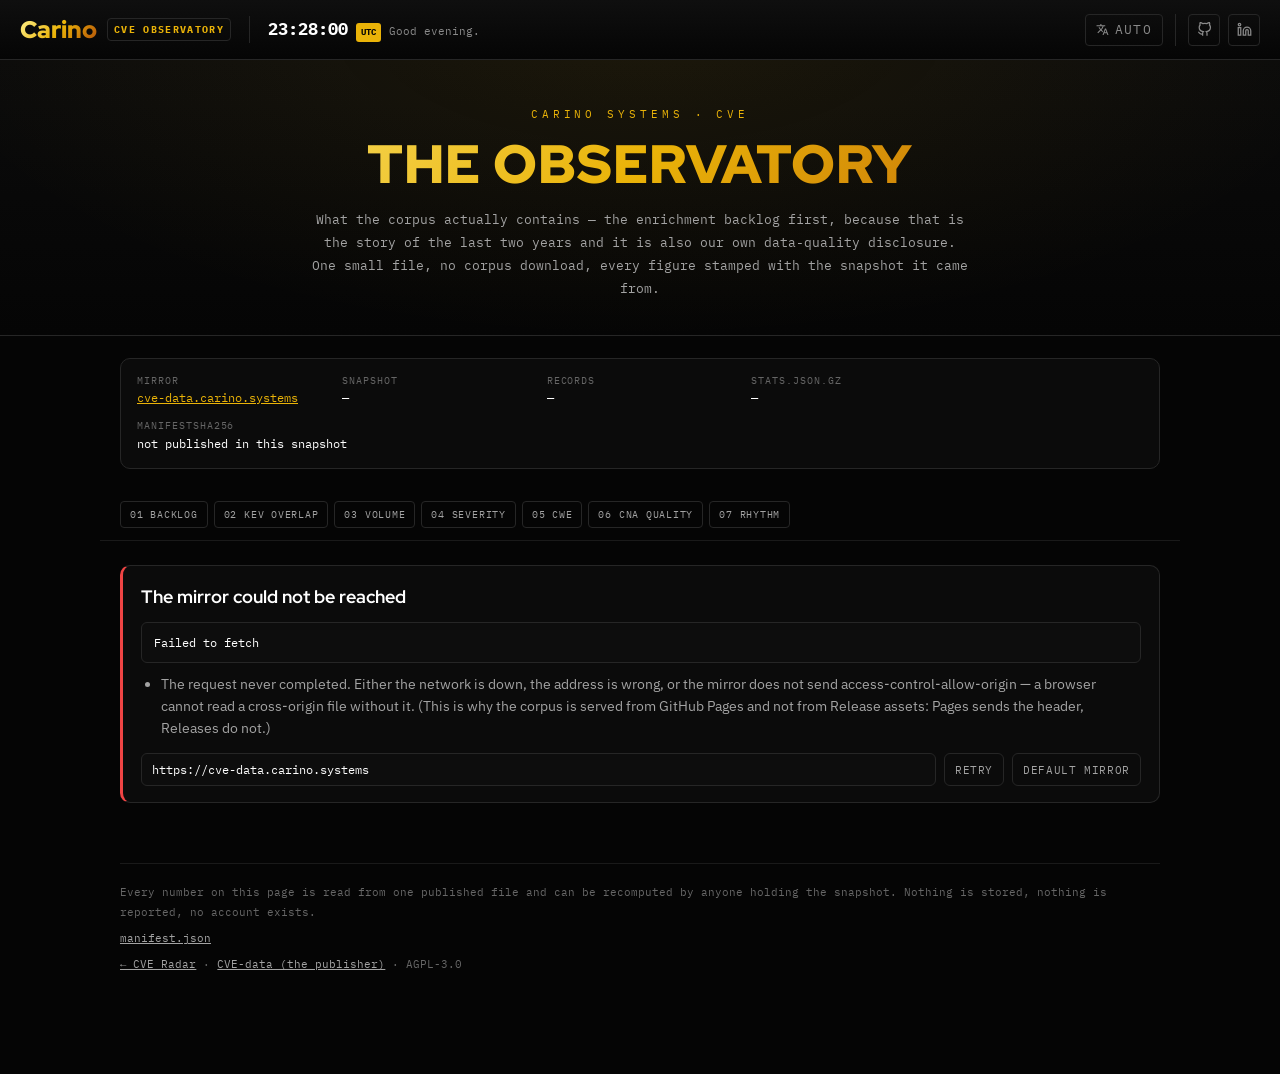
==== commit 092d73f3: "Draw the observatory against the live mirror, honestly First render in a real browser. Wide charts o" ====
--- a/stats.html
+++ b/stats.html
@@ -169,6 +169,14 @@
            measured against — which reads as every chart overflowing slightly. */
         .fig-scroll { overflow-x: auto; overflow-y: hidden; margin: 8px 0 0; padding: 0 0 4px; }
         .fig-scroll:focus-visible { outline: 2px solid var(--accent); outline-offset: 2px; }
+        /* A chart that scrolls keeps its y scale (or its row labels) in view:
+           the strip is a copy of the chart's left margin pinned over the
+           scroll box, so the numbers stay on screen at either end. */
+        .fig-plot { position: relative; }
+        .fig-pin { position: absolute; left: 0; top: 0; pointer-events: none; }
+        .fig .pinbg { fill: var(--bg-card); }
+        .fig .partial { fill-opacity: 0.35; stroke-width: 1; stroke-dasharray: 2 2; }
+        .fig .ln.ref { stroke: #6b6b6b; stroke-width: 1.2; stroke-dasharray: 4 3; }
         .nline.hint:empty { display: none; }
         .nline.hint { color: #5a5a5a; }
         .fig svg { display: block; }
@@ -201,6 +209,8 @@
         }
         details.data > summary:hover, details.data > summary:focus-visible { color: var(--accent); }
         .tblwrap { overflow-x: auto; margin-top: 6px; }
+        /* More columns off to the right: a fade on the clipped edge. */
+        .tblwrap.more { box-shadow: inset -18px 0 14px -14px var(--accent-glow); }
         table.tbl { border-collapse: collapse; width: 100%; min-width: 320px; }
         table.tbl th, table.tbl td {
             padding: 6px 10px 6px 0; text-align: left; vertical-align: top;
@@ -291,7 +301,7 @@
     <div class="kicker">Carino Systems · CVE</div>
     <h1>The Observatory</h1>
     <p>What the corpus actually contains — the enrichment backlog first, because that is the
-       story of the last two years and it is also our own data-quality disclosure. One 200 KB
+       story of the last two years and it is also our own data-quality disclosure. One small
        file, no corpus download, every figure stamped with the snapshot it came from.</p>
 </header>
 
@@ -391,19 +401,28 @@
 
     var DEFAULT_MIRROR = 'https://cve-data.carino.systems';
     var STATS_GUESS = 'stats.json.gz';   // §11 fixes the path; the manifest still decides
-    var STALE_DAYS = 7;                  // §9: past a week the age indicator turns red
+    var STALE_DAYS = 7;                  // SCOPE §6: past a week the age indicator turns red
+    var STALE_PROV_DAYS = 35;            // provenanceFrom older than this: the monthly full re-cut was missed
     var HEX64 = /^[0-9a-f]{64}$/;
 
-    var SEV_ORDER = ['CRITICAL', 'HIGH', 'MEDIUM', 'LOW', 'none'];
+    /* §11: `NONE` is CVSS v3's band for a score of 0.0 — a measurement.
+       `none` is a record with no CVSS score at all. Two keys, never merged.
+       Snapshots published before the split carry no `NONE` key, and their
+       `none` still holds the handful of 0.0 scores as well; `sevLabel` says
+       so rather than calling that count "no score". */
+    var SEV_ORDER = ['CRITICAL', 'HIGH', 'MEDIUM', 'LOW', 'NONE', 'none'];
     var SEV_COLOR = {
-        CRITICAL: '#ef4444', HIGH: '#f97316', MEDIUM: '#eab308', LOW: '#22c55e', none: '#64748b',
+        CRITICAL: '#ef4444', HIGH: '#f97316', MEDIUM: '#eab308', LOW: '#22c55e', NONE: '#14b8a6', none: '#64748b',
     };
     var SEV_LABEL = {
         CRITICAL: 'Critical', HIGH: 'High', MEDIUM: 'Medium', LOW: 'Low',
-        none: 'None / unrated',
+        NONE: 'CVSS 0.0 (None)', none: 'No CVSS score',
     };
     var GOLD = '#eab308';
     var DIM = '#3a3a3a';
+    // NVD's `Deferred`: records it has said it will not analyse. Not the
+    // queue (gold) and not analysed (dim) — its own colour everywhere.
+    var DEFERRED = '#a8a29e';
     var INFO = '#38bdf8';
     var DOW = ['Sun', 'Mon', 'Tue', 'Wed', 'Thu', 'Fri', 'Sat'];
     var MONTH_ABBR = ['Jan', 'Feb', 'Mar', 'Apr', 'May', 'Jun', 'Jul', 'Aug', 'Sep', 'Oct', 'Nov', 'Dec'];
@@ -418,6 +437,7 @@
         statsBytes: null,      // byte length actually received
         verified: null,        // true | false | null (could not check)
         verifyNote: '',
+        manifestHashOk: null,  // stats.manifestSha256 recomputed: true | false | null (not checked)
     };
 
     /* ---- small helpers ------------------------------------------------ */
@@ -439,7 +459,11 @@
     function fmtNum(n) { return isNum(n) ? Number(n).toLocaleString() : '—'; }
     function fmtPct(n, digits) {
         if (!isNum(n)) return '—';
-        return n.toFixed(digits == null ? 2 : digits) + '%';
+        var dg = digits == null ? 2 : digits;
+        // A real count too small to show at this precision is not "0.00%":
+        // a printed zero beside a non-zero count reads as a measured nothing.
+        if (n > 0 && Number(n.toFixed(dg)) === 0) return '<' + Math.pow(10, -dg).toFixed(dg) + '%';
+        return n.toFixed(dg) + '%';
     }
     // A share the page computes from two published counts. Arithmetic on
     // measured numbers is fine; inventing a numerator is not.
@@ -461,6 +485,26 @@
     }
     function nText(n) { return n == null ? 'n not published' : 'n = ' + fmtNum(n); }
 
+    /* Whether this snapshot splits CVSS 0.0 (`NONE`) from no score (`none`).
+       Set once from `severity` in renderAll; every severity figure reads it. */
+    var sevSplit = true;
+    function sevLabel(k) {
+        if (k === 'none' && !sevSplit) return 'No CVSS score (incl. 0.0)';
+        return SEV_LABEL[k] || k;
+    }
+    function sevSum(o) {
+        return SEV_ORDER.reduce(function (a, k) { return a + (o && isNum(o[k]) ? o[k] : 0); }, 0);
+    }
+    // A total is printed with whether it reconciles with the count it should
+    // equal, so a band that went missing cannot shrink the corpus silently.
+    function sumNote(got, want, what) {
+        if (!isNum(want)) return 'The bands sum to ' + fmtNum(got) + '; ' + what + ' is not published to check it against.';
+        if (got === want) return 'The bands sum to ' + fmtNum(got) + ', exactly ' + what + '.';
+        return 'The bands sum to ' + fmtNum(got) + ', but ' + what + ' is ' + fmtNum(want) +
+            ' — ' + fmtNum(Math.abs(want - got)) + ' record(s) are in no published band. Shares are of the bands\' sum.';
+    }
+    var SPLIT_PENDING = 'This snapshot does not split CVSS 0.0 from "no score": its "No CVSS score" count still includes the few records scored 0.0. The split arrives with the next publish; until then the 0.0 band is shown as not published, never as zero.';
+
     /* `cna[].pctScored` and `cna[].pctCwe` are fractions of 1, not percentages:
        the publisher writes round(scored/count, 4), so full coverage is 1 and
        not 100. Multiplying is the whole fix; the guard is there because a
@@ -487,6 +531,44 @@
         if (typeof ym !== 'string' || ym.length < 7) return String(ym == null ? '' : ym);
         var m = parseInt(ym.slice(5, 7), 10);
         return (MONTH_ABBR[m - 1] || ym.slice(5, 7)) + ' ' + ym.slice(0, 4);
+    }
+
+    /* The month and year the snapshot was taken in are not over yet. Drawn
+       like a finished period, the newest column reads as a collapse in
+       publishing when it is only a calendar that has not run out. */
+    function partialPeriod(snapIso) {
+        if (typeof snapIso !== 'string' || !/^\d{4}-\d{2}-\d{2}/.test(snapIso)) return null;
+        var mo = parseInt(snapIso.slice(5, 7), 10);
+        var day = parseInt(snapIso.slice(8, 10), 10);
+        return {
+            ym: snapIso.slice(0, 7),
+            year: parseInt(snapIso.slice(0, 4), 10),
+            day: day,
+            to: 'to ' + (MONTH_ABBR[mo - 1] || snapIso.slice(5, 7)) + ' ' + day,
+        };
+    }
+
+    /* The publisher counts every dated record into byMonth and writes only the
+       months it saw, so a month absent between the first and the last is a
+       measured zero, not a missing value. Filling it keeps the time axis
+       linear: one column is always one month. */
+    function fillMonths(rows, zero) {
+        rows = rows.filter(function (r) { return /^\d{4}-\d{2}$/.test(r.ym); })
+            .sort(function (a, b) { return a.ym < b.ym ? -1 : a.ym > b.ym ? 1 : 0; });
+        if (!rows.length) return rows;
+        var have = {};
+        rows.forEach(function (r) { have[r.ym] = r; });
+        var out = [];
+        var y = parseInt(rows[0].ym.slice(0, 4), 10), m = parseInt(rows[0].ym.slice(5, 7), 10);
+        var last = rows[rows.length - 1].ym;
+        for (var guard = 0; guard < 2400; guard++) {
+            var ym = y + '-' + (m < 10 ? '0' : '') + m;
+            out.push(have[ym] || zero(ym));
+            if (ym >= last) break;
+            m++;
+            if (m > 12) { m = 1; y++; }
+        }
+        return out;
     }
 
     /* ---- SVG kit ------------------------------------------------------ */
@@ -582,20 +664,40 @@
         var W = Math.max(width, Math.ceil(padL + innerW + padR));
         var H = padT + plotH + padB;
 
-        var max = o.pct ? 100 : niceMax(o.max != null ? o.max : cats.reduce(function (mx, c) {
+        var peak = o.max != null ? o.max : cats.reduce(function (mx, c) {
             var t = 0;
             for (var i = 0; i < series.length; i++) t += Math.max(0, Number(c.values[i]) || 0);
             return Math.max(mx, o.stacked ? t : Math.max.apply(null, [0].concat(c.values.map(function (v) { return Number(v) || 0; }))));
-        }, 0));
+        }, 0);
+        // A log axis is for counts spanning several orders of magnitude, where
+        // a linear one flattens the tail into a hairline. Its top is the next
+        // power of ten and every gridline is ten times the one below.
+        var max = o.pct ? 100 : o.log ? Math.pow(10, Math.max(1, Math.ceil(Math.log(Math.max(1, peak)) / Math.LN10))) : niceMax(peak);
+        var hOf = function (v) {
+            if (o.log) return v >= 1 ? (Math.log(v) / Math.log(max)) * plotH : 0;
+            return (v / max) * plotH;
+        };
 
         var root = svgRoot(W, H, o.aria || '');
-        var y = function (v) { return padT + plotH - (v / max) * plotH; };
+        var y = function (v) { return padT + plotH - hOf(v); };
+        // The pinned strip covers the scale only, not the x-label band under
+        // it: at full height it hid the left half of the first x label.
+        var pin = { w: padL, h: padT + plotH + 5, items: [] };
+        root.__pin = pin;
 
         // Gridlines first so bars sit on top of them.
         var ticks = o.pct ? [0, 25, 50, 75, 100] : [0, max / 2, max];
+        if (o.log) {
+            ticks = [];
+            for (var tv0 = 1; tv0 <= max; tv0 *= 10) ticks.push(tv0);
+        }
         ticks.forEach(function (tv) {
             root.appendChild(s('line', { 'class': 'ax', x1: padL, x2: padL + innerW, y1: y(tv), y2: y(tv) }));
-            root.appendChild(sText(padL - 6, y(tv) + 3, o.pct ? tv + '%' : tickText(tv, max), 'axl', 'end'));
+            var tt = o.fmtTick ? o.fmtTick(tv) : o.pct ? tv + '%'
+                : o.log ? (tv >= 1000000 ? tv / 1000000 + 'M' : tv >= 1000 ? tv / 1000 + 'k' : String(tv))
+                : tickText(tv, max);
+            root.appendChild(sText(padL - 6, y(tv) + 3, tt, 'axl', 'end'));
+            pin.items.push({ x: padL - 6, y: y(tv) + 3, text: tt, cls: 'axl', anchor: 'end' });
         });
 
         var lastLabelEnd = -1e9;
@@ -611,15 +713,18 @@
                 var raw = Math.max(0, Number(c.values[j]) || 0);
                 var v = o.pct ? (total > 0 ? (raw / total) * 100 : 0) : raw;
                 if (v <= 0) continue;
-                var h = (v / max) * plotH;
+                var h = hOf(v);
                 if (h < 0.6) h = 0.6;
-                var top = o.stacked ? base - h : y(v);
+                var top = o.stacked ? base - h : padT + plotH - h;
                 var rect = s('rect', {
                     x: o.stacked ? x : x + (barW / series.length) * j,
                     y: top,
                     width: o.stacked ? barW : barW / series.length,
                     height: h,
                     fill: series[j].color,
+                    // An unfinished period: faded and outlined, never solid.
+                    'class': c.partial ? 'partial' : null,
+                    stroke: c.partial ? series[j].color : null,
                 });
                 tip(rect, (c.title || c.label) + ' — ' + series[j].label + ': ' +
                     (o.fmt ? o.fmt(raw, c, series[j]) : fmtNum(raw)) +
@@ -724,10 +829,14 @@
         var avail = Math.max(60, width - padL - padR);
         var step = Math.max(minStep, n > 1 ? avail / (n - 1) : avail);
         var innerW = n > 1 ? step * (n - 1) : 0;
-        var W = Math.max(width, Math.ceil(padL + innerW + padR + 4));
+        var W = Math.max(width, Math.ceil(padL + innerW + padR));
         var H = padT + plotH + padB;
 
-        var vals = pts.map(function (p) { return Number(p.y); }).filter(isNum);
+        // A null y is a gap in the series (a year with nothing to measure), so
+        // it must not reach Number(), which would turn it into a plotted 0.
+        var yOf = function (p) { return (p.y == null || p.y === '') ? NaN : Number(p.y); };
+        var refOf = function (p) { return p.ref == null ? NaN : Number(p.ref); };
+        var vals = pts.map(yOf).concat(o.ref ? pts.map(refOf) : []).filter(isNum);
         // With no numeric point and no fixed scale, Math.min of an empty list
         // is Infinity and every coordinate below becomes NaN — an SVG that
         // renders as nothing with no explanation. Say there is nothing instead.
@@ -743,24 +852,39 @@
         var x = function (i) { return padL + i * step; };
         var y = function (v) { return padT + plotH - ((v - lo) / (hi - lo)) * plotH; };
 
+        // Scale only, not the x-label band (see `columns`): the first year
+        // label sits on the axis line and the strip used to cover half of it.
+        var pin = { w: padL, h: padT + plotH + 5, items: [] };
+        root.__pin = pin;
         [lo, (lo + hi) / 2, hi].forEach(function (tv) {
             root.appendChild(s('line', { 'class': 'ax', x1: padL, x2: padL + Math.max(innerW, 1), y1: y(tv), y2: y(tv) }));
-            root.appendChild(sText(padL - 6, y(tv) + 3, o.fmtTick ? o.fmtTick(tv) : tickText(tv, hi), 'axl', 'end'));
+            var tt = o.fmtTick ? o.fmtTick(tv) : tickText(tv, hi);
+            root.appendChild(sText(padL - 6, y(tv) + 3, tt, 'axl', 'end'));
+            pin.items.push({ x: padL - 6, y: y(tv) + 3, text: tt, cls: 'axl', anchor: 'end' });
         });
 
-        var d = '';
-        pts.forEach(function (p, i) {
-            if (!isNum(Number(p.y))) return;
-            d += (d ? ' L' : 'M') + x(i).toFixed(1) + ' ' + y(Number(p.y)).toFixed(1);
-        });
-        if (d) root.appendChild(s('path', { 'class': 'ln', d: d, stroke: o.color || GOLD }));
+        // A missing point breaks the line rather than bridging it: a straight
+        // segment across a gap would draw a value nobody measured.
+        var path = function (get, cls, color) {
+            var d = '', pen = false;
+            pts.forEach(function (p, i) {
+                var v = get(p);
+                if (!isNum(v)) { pen = false; return; }
+                d += (pen ? ' L' : (d ? ' M' : 'M')) + x(i).toFixed(1) + ' ' + y(v).toFixed(1);
+                pen = true;
+            });
+            if (d) root.appendChild(s('path', { 'class': cls, d: d, stroke: color }));
+        };
+        if (o.ref) path(refOf, 'ln ref', o.ref.color || DIM);
+        path(yOf, 'ln', o.color || GOLD);
 
         var lastLabelEnd = -1e9;
         pts.forEach(function (p, i) {
-            if (isNum(Number(p.y))) {
-                var dot = s('circle', { cx: x(i), cy: y(Number(p.y)), r: n > 60 ? 1.6 : 2.6, 'class': 'dot', fill: o.color || GOLD });
-                tip(dot, p.label + ': ' + (o.fmtValue ? o.fmtValue(Number(p.y), p) : String(p.y)) +
-                    (p.n != null ? '  (n = ' + fmtNum(p.n) + ')' : ''));
+            if (isNum(yOf(p))) {
+                var dot = s('circle', { cx: x(i), cy: y(yOf(p)), r: n > 60 ? 1.6 : 2.6, 'class': 'dot', fill: o.color || GOLD });
+                tip(dot, p.label + ': ' + (o.fmtValue ? o.fmtValue(yOf(p), p) : String(p.y)) +
+                    (p.n != null ? '  (n = ' + fmtNum(p.n) + ')' : '') +
+                    (o.ref && o.ref.tip && isNum(refOf(p)) ? ' · ' + o.ref.tip(refOf(p)) : ''));
                 root.appendChild(dot);
             }
             var lab = o.xLabel ? o.xLabel(p, i) : p.label;
@@ -781,12 +905,16 @@
        those with today's snapshot would be a claim of freshness the file does
        not make: stats.json names the snapshot that actually measured them in
        `provenanceFrom`, and that is the date that goes under the figure. */
-    function stamp(measuredAt) {
+    /* `note` names a second input the figure was computed from that has its
+       own date — the KEV catalogue, the EPSS model run — which can trail the
+       corpus snapshot by days. */
+    function stamp(measuredAt, note) {
         var snap = measuredAt || (app.stats ? app.stats.snapshot : (app.manifest ? app.manifest.snapshot : ''));
         var hash = app.stats && typeof app.stats.manifestSha256 === 'string' ? app.stats.manifestSha256 : '';
         var d = el('div', 'stamp');
         d.appendChild(document.createTextNode(
             (measuredAt ? 'measured ' : 'snapshot ') + (snap ? ymd(snap) : 'not published') +
+            (note ? ' · ' + note : '') +
             ' · manifestSha256 ' + (hash ? shortHash(hash) : 'not published')));
         if (hash) d.title = 'manifestSha256 ' + hash;
         return d;
@@ -820,6 +948,7 @@
             var d = el('div', 'tile');
             d.appendChild(el('div', 't-k', t.k));
             var v = el('div', 't-v' + (t.gold ? ' gold' : ''), t.v);
+            if (t.color) v.style.color = t.color;
             d.appendChild(v);
             if (t.s) d.appendChild(el('div', 't-s', t.s));
             wrap.appendChild(d);
@@ -865,18 +994,20 @@
         }
         if (o.legend) legend(fig, o.legend);
 
+        var plot = el('div', 'fig-plot');
         var scroll = el('div', 'fig-scroll');
-        fig.appendChild(scroll);
+        plot.appendChild(scroll);
+        fig.appendChild(plot);
         var hint = el('div', 'nline hint');
         fig.appendChild(hint);
 
         if (o.note) fig.appendChild(el('div', 'nline', o.note));
         if (o.nodes) o.nodes.forEach(function (n) { fig.appendChild(n); });
         if (o.table) fig.appendChild(dataTable(o.table));
-        fig.appendChild(stamp(o.measuredAt));
+        fig.appendChild(stamp(o.measuredAt, o.stampNote));
         host.appendChild(fig);
 
-        var entry = { scroll: scroll, hint: hint, build: o.build, scrollEnd: !!o.scrollEnd, hasTable: !!o.table, lastW: -1 };
+        var entry = { plot: plot, scroll: scroll, hint: hint, pin: null, build: o.build, scrollEnd: !!o.scrollEnd, hasTable: !!o.table, lastW: -1 };
         figures.push(entry);
         drawFigure(entry);
         return fig;
@@ -890,6 +1021,8 @@
         if (Math.abs(w - entry.lastW) < 3) return;
         entry.lastW = w;
         clear(entry.scroll);
+        if (entry.pin && entry.pin.parentNode) entry.pin.parentNode.removeChild(entry.pin);
+        entry.pin = null;
         var node = null;
         try {
             node = entry.build(w);
@@ -918,6 +1051,14 @@
                 entry.hint.textContent = 'Wider than this screen — the chart scrolls sideways.' +
                     (entry.hasTable ? ' Every value is listed in the table below it.' : '');
             }
+            // The scale is drawn inside the scrolling drawing, so at any scroll
+            // position but the far left it would be off screen — a chart of
+            // gridlines with no numbers. A pinned copy keeps it in view.
+            if (node.__pin) {
+                entry.pin = pinStrip(node.__pin);
+                entry.pin.style.top = entry.scroll.offsetTop + 'px';
+                entry.plot.appendChild(entry.pin);
+            }
         } else {
             entry.scroll.removeAttribute('tabindex');
             entry.scroll.removeAttribute('role');
@@ -929,6 +1070,17 @@
         if (entry.scrollEnd) {
             try { entry.scroll.scrollLeft = entry.scroll.scrollWidth; } catch (e) { /* ignore */ }
         }
+    }
+
+    function pinStrip(p) {
+        var svg = s('svg', { width: p.w, height: p.h, viewBox: '0 0 ' + p.w + ' ' + p.h, 'class': 'fig-pin', 'aria-hidden': 'true' });
+        svg.appendChild(s('rect', { x: 0, y: 0, width: p.w, height: p.h, 'class': 'pinbg' }));
+        p.items.forEach(function (it) {
+            var t = sText(it.x, it.y, it.text, it.cls, it.anchor);
+            if (it.fill) t.setAttribute('fill', it.fill);
+            svg.appendChild(t);
+        });
+        return svg;
     }
 
     function redrawAll() { figures.forEach(drawFigure); }
@@ -1033,6 +1185,28 @@
         clear(hv);
         var hash = st && typeof st.manifestSha256 === 'string' ? st.manifestSha256 : '';
         hv.appendChild(document.createTextNode(hash || 'not published in this snapshot'));
+        if (hash) {
+            if (app.manifestHashOk === true) {
+                hv.appendChild(el('span', 'ok', '  ✓ recomputed from the manifest above'));
+            } else if (app.manifestHashOk === false) {
+                hv.appendChild(el('span', 'bad', '  ✗ not the hash of the manifest this mirror serves'));
+            }
+            // The recipe is printed, not left in a source comment: a hash a
+            // reader cannot reproduce is an assertion, not provenance.
+            var how = el('details', 'data');
+            how.style.wordBreak = 'normal';
+            how.appendChild(el('summary', null, 'How to recompute it'));
+            how.appendChild(el('div', 'nline',
+                'Fetch manifest.json and delete its "stats" key (a file cannot carry the hash of a file that names its hash). ' +
+                'Serialise the rest as JSON with no whitespace, keys in the order the file has them, and append one newline. ' +
+                'The SHA-256 of those bytes is this hash. In node:'));
+            var cmd = el('div', 'nline mono',
+                'node -e "const m=require(\'./manifest.json\');delete m.stats;' +
+                'console.log(require(\'crypto\').createHash(\'sha256\').update(JSON.stringify(m)+\'\\n\').digest(\'hex\'))"');
+            cmd.style.wordBreak = 'break-all';
+            how.appendChild(cmd);
+            hv.appendChild(how);
+        }
 
         var links = $('footLinks');
         clear(links);
@@ -1204,6 +1378,21 @@
         });
     }
 
+    /* Recompute stats.manifestSha256 from the manifest this page just read,
+       by the recipe printed under it. A failure to hash (no Web Crypto) is
+       "not checked", never a mismatch. */
+    function checkManifestHash() {
+        var m = app.manifest, st = app.stats;
+        var want = st && typeof st.manifestSha256 === 'string' ? st.manifestSha256.toLowerCase() : '';
+        if (!m || !HEX64.test(want) || typeof TextEncoder !== 'function') return Promise.resolve();
+        var copy = {};
+        Object.keys(m).forEach(function (k) { if (k !== 'stats') copy[k] = m[k]; });
+        return Promise.resolve()
+            .then(function () { return needSync().sha256Hex(new TextEncoder().encode(JSON.stringify(copy) + '\n')); })
+            .then(function (got) { app.manifestHashOk = (got === want); },
+                  function () { app.manifestHashOk = null; });
+    }
+
     /* ---- error surface -------------------------------------------------- */
 
     function showError(err) {
@@ -1226,6 +1415,13 @@
             what = [
                 'The bytes that arrived are not the bytes the manifest describes. Nothing is shown, because a figure computed from an unverified file is worth less than no figure at all.',
                 'Usually this is a half-finished publish or a caching proxy in the way. Reload in a minute; if it persists, the mirror is serving a corrupt file.',
+            ];
+        } else if (err && err.status === 404 && /\/manifest\.json(\s|$)/.test(err.url || msg)) {
+            // The manifest itself is missing: nothing here is a corpus at all,
+            // which is a different problem from a corpus missing one file.
+            heading = 'No CVE corpus at this address';
+            what = [
+                'The server answered, but it has no manifest.json. Either the address is not a CVE-data mirror, or it points one level too high or too low — the manifest sits at the root of the published tree.',
             ];
         } else if (err && err.status === 404) {
             heading = 'The statistics file is not on this mirror';
@@ -1312,8 +1508,8 @@
 
     function panelBacklog(st) {
         var b = obj(st.backlog);
-        var sec = panel('backlog', '01 · The backlog', 'What is not analysed yet',
-            'NVD publishes a CVE long before it analyses one. Until that analysis lands the record has no NVD CVSS, no CWE and no CPE — it is a title and a date. This is the first panel because it is the largest single caveat on every other number here, and because there is no other self-hostable public tracker of it.');
+        var sec = panel('backlog', '01 · The backlog', 'What NVD has not analysed',
+            'NVD publishes a CVE long before it analyses one, and some it never will. Two different things are counted here and never added into one figure: the queue — Received, Awaiting or Undergoing Analysis, records NVD will get to — and Deferred, records NVD has said it will not analyse. Either way the record has no NVD CVSS, no CWE and no CPE; it is a title and a date. This is the first panel because it is the largest single caveat on every other number here, and because there is no other self-hostable public tracker of it.');
 
         // A missing backlog block costs the backlog figures and nothing else:
         // status and lag are their own measurements and still stand.
@@ -1325,50 +1521,108 @@
         var total = (b && isNum(b.total)) ? b.total : null;
         var pct = (b && isNum(b.pct)) ? b.pct : share(unenriched, total);
 
+        /* Deferred. Published in `backlog` from the snapshot that split it out;
+           older snapshots carry it only as `status.Deferred`, which is the same
+           measurement (vulnStatus verbatim), so the tile falls back to it and
+           says where the number came from. Neither present: not published. */
+        var statusObj = obj(st.status);
+        var defFromBacklog = !!(b && isNum(b.deferred));
+        var deferred = defFromBacklog ? b.deferred
+            : (statusObj && isNum(statusObj.Deferred) ? statusObj.Deferred : null);
+        var defPct = (defFromBacklog && isNum(b.deferredPct)) ? b.deferredPct : share(deferred, total);
+        // Analysed = Analyzed + Modified. With the deferred count it is the
+        // remainder of the backlog total; without it, the status table's two
+        // analysed states, read directly — never "total minus the queue",
+        // which silently counted Deferred as analysed.
+        var analysed = null, analysedFrom = '';
+        if (isNum(unenriched) && isNum(total) && isNum(deferred)) {
+            analysed = total - unenriched - deferred;
+            analysedFrom = 'the total less the queue and Deferred';
+        } else if (statusObj && isNum(statusObj.Analyzed) && isNum(statusObj.Modified)) {
+            analysed = statusObj.Analyzed + statusObj.Modified;
+            analysedFrom = 'Analyzed + Modified in the status table';
+        }
+
         if (b) tiles(sec, [
-            { k: 'Unenriched', v: fmtNum(unenriched), gold: true, s: 'records with no NVD analysis' },
+            { k: 'Unenriched (the queue)', v: fmtNum(unenriched), gold: true, s: 'Received, Awaiting or Undergoing Analysis' },
+            {
+                k: 'Deferred', v: deferred == null ? '—' : fmtNum(deferred), color: deferred == null ? null : DEFERRED,
+                s: deferred == null ? 'not published by this snapshot'
+                    : defFromBacklog ? 'NVD will not analyse these · ' + fmtPct(defPct, 2) + (isNum(b.deferredPct) ? ' as published' : ' computed')
+                    : 'NVD will not analyse these · from the status table below (' + fmtPct(defPct, 2) + ' computed)',
+            },
             { k: 'Of a corpus of', v: fmtNum(total), s: 'records counted for the backlog' },
-            { k: 'Share', v: fmtPct(pct, 2), s: (b && isNum(b.pct)) ? 'as published' : 'computed from the two counts above' },
-            { k: 'Enriched', v: (isNum(unenriched) && isNum(total)) ? fmtNum(total - unenriched) : '—', s: 'the difference, nothing more' },
+            { k: 'Queue share', v: fmtPct(pct, 2), s: (b && isNum(b.pct)) ? 'unenriched, as published' : 'unenriched, computed from the counts' },
+            { k: 'Analysed or modified', v: fmtNum(analysed), s: analysed == null ? 'not computable from this snapshot' : analysedFrom },
         ]);
 
         // --- by month: stacked columns, plus the share as its own line ---
-        var months = arr(b && b.byMonth).filter(function (r) { return obj(r) && typeof r.ym === 'string'; });
+        var part = partialPeriod(st.snapshot);
+        var rawMonths = arr(b && b.byMonth).filter(function (r) { return obj(r) && typeof r.ym === 'string'; });
+        // The monthly Deferred split exists only from the publish that added
+        // it. Any month without the key means this snapshot predates it, and
+        // then no month is split — a column of zeros would claim none were.
+        var defMonthly = rawMonths.length > 0 && rawMonths.every(function (r) { return isNum(r.deferred); });
+        var months = fillMonths(rawMonths,
+            function (ym) { return defMonthly ? { ym: ym, unenriched: 0, deferred: 0, total: 0 } : { ym: ym, unenriched: 0, total: 0 }; });
         var bad = [];
         var cats = [];
         months.forEach(function (r) {
             var t = isNum(r.total) ? r.total : null;
             var u = isNum(r.unenriched) ? r.unenriched : null;
-            if (t == null || u == null) { bad.push(r.ym + ' (a count is missing)'); return; }
-            if (u > t) { bad.push(r.ym + ' (unenriched ' + fmtNum(u) + ' exceeds total ' + fmtNum(t) + ')'); return; }
-            cats.push({ label: ymLabel(r.ym), title: ymLabel(r.ym), ym: r.ym, values: [u, t - u], total: t, un: u });
+            var dd = defMonthly ? (isNum(r.deferred) ? r.deferred : null) : 0;
+            if (t == null || u == null || dd == null) { bad.push(r.ym + ' (a count is missing)'); return; }
+            if (u + dd > t) { bad.push(r.ym + ' (unenriched + deferred ' + fmtNum(u + dd) + ' exceeds total ' + fmtNum(t) + ')'); return; }
+            var isPart = !!(part && r.ym === part.ym);
+            cats.push({
+                label: ymLabel(r.ym), title: ymLabel(r.ym) + (isPart ? ' (partial, ' + part.to + ')' : ''),
+                ym: r.ym, partial: isPart, values: defMonthly ? [u, dd, t - u - dd] : [u, t - u], total: t, un: u, def: defMonthly ? dd : null,
+            });
         });
+        var partNote = (part && cats.length && cats[cats.length - 1].partial)
+            ? 'The last column, ' + ymLabel(part.ym) + ', is a month still in progress: it counts publications ' + part.to +
+              ' only and is drawn faded and outlined. It is not a fall in publishing.'
+            : '';
+        var defNote = defMonthly ? ''
+            : 'This snapshot does not split Deferred out by month, so the dark part of each column is everything not in the queue — analysed, modified or deferred. The monthly Deferred series arrives with the next publish; it is not drawn as zero meanwhile.';
 
         if (cats.length) {
-            var series = [
-                { key: 'un', label: 'Unenriched', color: GOLD },
-                { key: 'en', label: 'Enriched', color: DIM },
+            var series = defMonthly ? [
+                { key: 'un', label: 'Unenriched (queue)', color: GOLD },
+                { key: 'def', label: 'Deferred', color: DEFERRED },
+                { key: 'an', label: 'Analysed or modified', color: DIM },
+            ] : [
+                { key: 'un', label: 'Unenriched (queue)', color: GOLD },
+                { key: 'rest', label: 'Not in the queue (analysed, modified or deferred)', color: DIM },
             ];
             figure(sec, {
                 title: 'The backlog by publication month',
-                sub: 'Each column is one month of published CVEs, split by whether NVD has analysed them yet. The gold is the queue.',
-                legend: [{ color: GOLD, label: 'Unenriched' }, { color: DIM, label: 'Enriched' }],
+                sub: defMonthly
+                    ? 'Each column is one month of published CVEs, split three ways by what NVD has done with them. The gold is the queue; the stone grey is what NVD has deferred and will not analyse.'
+                    : 'Each column is one month of published CVEs, split by whether they are in NVD\'s queue. The gold is the queue.',
+                legend: series.map(function (sr) { return { color: sr.color, label: sr.label }; }),
                 scrollEnd: true,
                 build: function (w) {
                     return columns(w, {
                         cats: cats, series: series, stacked: true, height: 160, minBarW: 7, gap: 2,
-                        xLabel: function (c) { return /-01$/.test(c.ym) ? c.ym.slice(0, 4) : null; },
-                        aria: 'Stacked columns: unenriched and enriched CVEs per publication month, ' +
+                        xLabel: function (c, i) { return (i === 0 || /-01$/.test(c.ym)) ? c.ym.slice(0, 4) : null; },
+                        aria: 'Stacked columns: ' + series.map(function (sr) { return sr.label; }).join(', ') + ' CVEs per publication month, ' +
                             cats[0].ym + ' to ' + cats[cats.length - 1].ym + '.',
                     });
                 },
-                note: bad.length ? 'Months left out because their published counts do not add up: ' + bad.join(', ') + '.' : '',
+                note: [partNote, defNote, bad.length ? 'Months left out because their published counts do not add up: ' + bad.join(', ') + '.' : '']
+                    .filter(Boolean).join(' '),
                 table: {
                     summary: 'Show the numbers (' + cats.length + ' months)',
-                    head: ['Month', 'Published', 'Unenriched', 'Share'],
-                    align: ['', 'n', 'n', 'n'],
+                    head: defMonthly
+                        ? ['Month', 'Published', 'Unenriched', 'Deferred', 'Analysed', 'Queue share', 'Deferred share']
+                        : ['Month', 'Published', 'Unenriched', 'Deferred', 'Queue share'],
+                    align: defMonthly ? ['', 'n', 'n', 'n', 'n', 'n', 'n'] : ['', 'n', 'n', 'n', 'n'],
                     rows: cats.map(function (c) {
-                        return [c.ym, fmtNum(c.total), fmtNum(c.un), fmtPct(share(c.un, c.total), 1)];
+                        var m = c.ym + (c.partial ? ' (partial, ' + part.to + ')' : '');
+                        return defMonthly
+                            ? [m, fmtNum(c.total), fmtNum(c.un), fmtNum(c.def), fmtNum(c.total - c.un - c.def), fmtPct(share(c.un, c.total), 1), fmtPct(share(c.def, c.total), 1)]
+                            : [m, fmtNum(c.total), fmtNum(c.un), 'not published', fmtPct(share(c.un, c.total), 1)];
                     }),
                 },
             });
@@ -1385,11 +1639,11 @@
                         min: 0, max: 100, height: 120, minStep: 5, color: GOLD,
                         fmtTick: function (v) { return Math.round(v) + '%'; },
                         fmtValue: function (v) { return v.toFixed(1) + '%'; },
-                        xLabel: function (p) { return /-01$/.test(p.ym) ? p.ym.slice(0, 4) : null; },
+                        xLabel: function (p, i) { return (i === 0 || /-01$/.test(p.ym)) ? p.ym.slice(0, 4) : null; },
                         aria: 'Line: percentage of each month\'s CVEs that are unenriched.',
                     });
                 },
-                note: 'n is each month\'s published count and is carried in the tooltip of every point; the table above lists all of them.',
+                note: 'n is each month\'s published count and is carried in the tooltip of every point; the table above lists all of them. A month in which nothing was published has no share, and the line breaks there rather than drawing one.',
             });
         }
 
@@ -1401,7 +1655,8 @@
             var sum = keys.reduce(function (a, k) { return a + status[k]; }, 0);
             figure(sec, {
                 title: 'Where every record sits in NVD\'s queue',
-                sub: 'vulnStatus, verbatim from NVD, over ' + fmtNum(sum) + ' records. These are the states the backlog count is drawn from.',
+                sub: 'vulnStatus, verbatim from NVD, over ' + fmtNum(sum) + ' records. These are the states the backlog counts are drawn from, coloured as above.',
+                legend: [{ color: GOLD, label: 'the queue (unenriched)' }, { color: DEFERRED, label: 'Deferred (will not be analysed)' }, { color: DIM, label: 'analysed or modified' }],
                 build: function (w) {
                     return hbars(w, {
                         rows: keys.map(function (k) {
@@ -1410,7 +1665,7 @@
                                 label: k,
                                 bars: [{
                                     value: v,
-                                    color: /Analy(z|s)ed|Modified/.test(k) ? DIM : GOLD,
+                                    color: /Analy(z|s)ed|Modified/.test(k) ? DIM : (k === 'Deferred' ? DEFERRED : GOLD),
                                     value_text: fmtNum(v),
                                     tipText: fmtNum(v) + ' (' + fmtPct(share(v, sum), 1) + ')',
                                 }],
@@ -1433,35 +1688,58 @@
             var byYear = arr(lag.byYear).filter(function (r) { return obj(r) && isInt(r.year) && isNum(r.medianDays); });
             var lagN = nOf(lag);
             var anyYearN = byYear.some(function (r) { return nOf(r) != null; });
-            tiles(sec, [
-                { k: 'Median lag', v: fmtDays(lag.medianDays), gold: true, s: 'publication → last modification · ' + nText(lagN) },
-                { k: 'p90 lag', v: fmtDays(lag.p90Days), s: 'nine in ten land inside this · ' + nText(lagN) },
-            ]);
+            /* `lastModified` is the most recent touch of any kind, and NVD
+               re-touches old records in bulk (a re-score sweep, a CPE or schema
+               migration). After such a sweep every record's last modification
+               is recent, and "publication → last modification" collapses into
+               the plain age of the record. So the corpus-wide median and p90
+               are not headline tiles — they would read as a processing delay —
+               and the per-year line is drawn against the age of each year at
+               the snapshot, computed here, so a reader can see whether the two
+               coincide. Which they do is measured, not assumed. */
+            var snapD = parseDate(st.snapshot);
+            var ageOf = function (year) {
+                if (!snapD) return null;
+                var a = Date.UTC(year, 0, 1);
+                var z = Math.min(Date.UTC(year + 1, 0, 1), snapD.getTime());
+                return z > a ? Math.round((snapD.getTime() - (a + z) / 2) / 86400000) : null;
+            };
+            var tracking = byYear.filter(function (r) { var g = ageOf(r.year); return g != null && g > 0 && r.medianDays >= 0.8 * g; }).length;
             if (byYear.length) {
+                var lagHi = byYear.reduce(function (mx, r) { return Math.max(mx, r.medianDays, ageOf(r.year) || 0); }, 0);
                 figure(sec, {
                     title: 'Median days from publication to last modification, by year',
-                    sub: 'What the corpus records is `lastModified`, which is the most recent touch of any kind — a first analysis for a new record, but a re-score or a CPE correction for an old one. Read the early years as "how long ago NVD last revisited 1999", not as a delay anyone waited through.',
-                    caveatLead: 'Sample size:',
-                    caveat: anyYearN
-                        ? 'Each point carries the number of records its median was taken over: it is in the tooltip, in the n column of the table below, and it is what makes an early year\'s spike readable as ten records rather than a decade going wrong.'
-                        : 'This snapshot publishes no n for these medians, so this page prints none. A median without its sample size is a shape, not a measurement.',
+                    sub: 'The corpus records `lastModified`, the most recent touch of any kind — a first analysis for a new record, but a re-score or a CPE correction for an old one. The dashed line is the age of each year at the snapshot (from its midpoint), computed on this page: where the gold line sits on it, this is how old the records are, not how long anyone waited.',
+                    caveatLead: 'Not a processing delay.',
+                    caveat: (tracking && tracking >= byYear.length * 0.8
+                            ? 'In this snapshot the median is at least 80% of the year\'s age in ' + tracking + ' of ' + byYear.length + ' years: nearly every record, however old, was last modified recently, which is what a bulk re-touch by NVD looks like. Read the line as the age of the records. '
+                            : 'Where the gold line sits on the dashed one, the records of that year were last modified recently and the figure is their age, not a delay. ') +
+                        'The corpus-wide median (' + fmtDays(lag.medianDays) + ') and p90 (' + fmtDays(lag.p90Days) + ') are in the table, not in a tile, for the same reason. ' +
+                        (anyYearN
+                            ? 'Each point carries the number of records its median was taken over, in the tooltip and the n column of the table.'
+                            : 'This snapshot publishes no n for these medians, so this page prints none. A median without its sample size is a shape, not a measurement.'),
+                    legend: [{ color: GOLD, label: 'median, publication → last modification' }, { color: '#6b6b6b', label: 'age of the year at the snapshot' }],
+                    scrollEnd: true,
                     build: function (w) {
                         return linechart(w, {
-                            pts: byYear.map(function (r) { return { label: String(r.year), y: r.medianDays, n: nOf(r) }; }),
-                            min: 0, height: 130, minStep: 26, color: GOLD,
-                            fmtTick: function (v) { return Math.round(v) + 'd'; },
+                            pts: byYear.map(function (r) { return { label: String(r.year), y: r.medianDays, n: nOf(r), ref: ageOf(r.year) }; }),
+                            ref: { tip: function (v) { return 'age of the year ' + fmtDays(Math.round(v)); } },
+                            min: 0, max: niceMax(lagHi), height: 130, minStep: 22, color: GOLD,
+                            fmtTick: function (v) { return (v >= 1000 ? Math.round(v / 1000) + 'k' : Math.round(v)) + ' d'; },
                             fmtValue: function (v) { return fmtDays(v); },
-                            aria: 'Line: median days from publication to NVD analysis, per year.',
+                            aria: 'Line: median days from publication to last modification, per publication year, against a dashed line for the age of each year at the snapshot.',
                         });
                     },
                     table: {
-                        head: ['Year', 'Median days', 'p90 days', 'n'],
-                        align: ['', 'n', 'n', 'n'],
+                        head: ['Year', 'Median days', 'p90 days', 'Age of the year', 'n'],
+                        align: ['', 'n', 'n', 'n', 'n'],
                         rows: byYear.map(function (r) {
                             var n = nOf(r);
                             return [r.year, fmtNum(r.medianDays), isNum(r.p90Days) ? fmtNum(r.p90Days) : 'not published',
+                                ageOf(r.year) == null ? '—' : fmtNum(ageOf(r.year)),
                                 n == null ? 'not published' : fmtNum(n)];
-                        }),
+                        }).concat([['All years', fmtNum(lag.medianDays), isNum(lag.p90Days) ? fmtNum(lag.p90Days) : 'not published', '—',
+                            lagN == null ? 'not published' : fmtNum(lagN)]]),
                     },
                 });
             }
@@ -1471,8 +1749,8 @@
         var d = el('div', 'banner');
         d.appendChild(el('b', null, 'Rule 4, and it binds the rest of this page. '));
         d.appendChild(document.createTextNode(
-            'Everything below is computed over a corpus that includes these unenriched records. They are never dropped to make a chart tidier: ' +
-            'in the severity panel they appear in their own "none / unrated" column, and in the CWE panel they simply carry no CWE. ' +
+            'Everything below is computed over a corpus that includes these unenriched and deferred records. They are never dropped to make a chart tidier: ' +
+            'one with no score from anyone appears in the severity panel\'s own "No CVSS score" column, and in the CWE panel they simply carry no CWE. ' +
             'A severity split that quietly excluded them would report a cleaner, wronger world.'));
         $('banners').appendChild(d);
     }
@@ -1498,6 +1776,12 @@
            percentage that flatly contradicted each other. */
         var catalogue = isNum(kev.count) ? kev.count : null;
         var inCorpus = isNum(kev.inCorpus) ? kev.inCorpus : null;
+
+        // The catalogue and the EPSS run have dates of their own, which can
+        // trail the corpus snapshot by days; the manifest publishes both.
+        var enrich = obj(app.manifest && app.manifest.enrich) || {};
+        var kevAt = obj(enrich.kev) && typeof enrich.kev.generated === 'string' ? 'KEV catalogue of ' + ymd(enrich.kev.generated) : '';
+        var epssAt = obj(enrich.epss) && typeof enrich.epss.date === 'string' ? 'EPSS scores of ' + ymd(enrich.epss.date) : '';
 
         /* The cross-tab. `severityAtPublish` is the severity a record carried
            when CISA listed it; the publisher writes null there on purpose,
@@ -1514,7 +1798,7 @@
         // The denominator for "share of KEV" is the population the cross-tab
         // counts — corpus records that are in KEV — so it is summed from the
         // cross-tab itself and never from the catalogue size.
-        var xtabTotal = SEV_ORDER.reduce(function (a, k) { return a + (isNum(xtab[k]) ? xtab[k] : 0); }, 0);
+        var xtabTotal = sevSum(xtab);
         var kevDenom = xtabTotal > 0 ? xtabTotal : inCorpus;
         var overlap = isNum(kev.overlapPct) ? kev.overlapPct : share(inCorpus, st.records);
 
@@ -1541,10 +1825,12 @@
             var allShare = share(all, st.records);
             var kevShare = share(inKev, kevDenom);
             rows.push({
-                label: SEV_LABEL[k] || k,
+                label: sevLabel(k),
                 sub: (all != null && inKev != null)
                     ? fmtNum(inKev) + ' of ' + fmtNum(all) + ' known-exploited (' + fmtPct(share(inKev, all), 3) + ')'
-                    : 'cross-tab not published for this band',
+                    : (k === 'NONE' && !sevSplit)
+                        ? 'not split out by this snapshot — counted under "No CVSS score (incl. 0.0)"'
+                        : 'cross-tab not published for this band',
                 bars: [
                     {
                         value: allShare == null ? 0 : allShare, missing: allShare == null,
@@ -1559,7 +1845,7 @@
                 ],
             });
             tableRows.push([
-                SEV_LABEL[k] || k, fmtNum(all), fmtPct(allShare, 2),
+                sevLabel(k), fmtNum(all), fmtPct(allShare, 2),
                 inKev == null ? 'not published' : fmtNum(inKev),
                 fmtPct(kevShare, 2), fmtPct(share(inKev, all), 3),
             ]);
@@ -1574,13 +1860,20 @@
                     ? ' The bands are each record\'s severity today, not the severity it carried on the day CISA listed it: NVD rescores records after the fact, and a corpus that keeps one severity per record cannot remember the earlier one.'
                     : ''),
             legend: [{ color: SEV_COLOR.CRITICAL, label: 'share of all records (band colour)' }, { color: INFO, label: 'share of KEV' }, { hollow: true, label: 'not published' }],
+            stampNote: kevAt,
+            note: [
+                'Corpus: ' + sumNote(sevSum(sev), st.records, 'the snapshot\'s record count'),
+                xtabName ? 'KEV: ' + sumNote(xtabTotal, inCorpus, 'the KEV entries in this corpus') : '',
+                sevSplit ? '' : SPLIT_PENDING,
+            ].filter(Boolean).join(' '),
             build: function (w) {
                 return hbars(w, { rows: rows, max: 100, barH: 10, rowPad: 16, valueW: 68, aria: 'Grouped horizontal bars: each severity band as a share of the whole corpus and as a share of the KEV catalogue.' });
             },
             table: {
                 head: ['Band', 'Records', '% of corpus', 'In KEV', '% of KEV', '% of band in KEV'],
                 align: ['', 'n', 'n', 'n', 'n', 'n'],
-                rows: tableRows,
+                rows: tableRows.concat([['All bands', fmtNum(sevSum(sev)), fmtPct(share(sevSum(sev), st.records), 2),
+                    xtabName ? fmtNum(xtabTotal) : 'not published', xtabName ? fmtPct(share(xtabTotal, kevDenom), 2) : '—', '—']]),
                 caption: xtabName === 'severityNow'
                     ? 'severityNow is the severity each known-exploited record carries in this snapshot. severityAtPublish — the severity it carried when CISA listed it — is not published, because this corpus does not remember it.'
                     : (xtabName === 'severityAtPublish'
@@ -1601,6 +1894,7 @@
             figure(sec, {
                 title: 'How long a CVE waits before CISA calls it exploited',
                 sub: 'Two published order statistics on one scale. Nothing between them is measured, so nothing between them is drawn.',
+                stampNote: kevAt,
                 caveatLead: 'Sample size:',
                 caveat: ttkN != null
                     ? 'Both figures are taken over the ' + fmtNum(ttkN) + ' record(s) that are in this corpus, are in the KEV catalogue, and carry a readable date at both ends — not over the ' + fmtNum(catalogue) + ' entries of the catalogue as a whole.'
@@ -1634,8 +1928,9 @@
             if (buckets.length) {
                 figure(sec, {
                     title: 'Exploit-prediction scores across the corpus',
-                    sub: 'FIRST\'s EPSS: the modelled probability of exploitation in the next 30 days. Note the axis — almost everything sits in the lowest bucket, which is what makes the tail interesting.' +
+                    sub: 'FIRST\'s EPSS: the modelled probability of exploitation in the next 30 days. Note the axis — it is logarithmic, each gridline ten times the one below, because almost everything sits in the lowest bucket and on a linear axis the tail that makes this interesting would be a hairline.' +
                         (epssN != null ? ' Drawn over the ' + fmtNum(epssN) + ' records that carry a score.' : ''),
+                    stampNote: [epssAt, kevAt].filter(Boolean).join(' · '),
                     caveatLead: 'A model, not an observation.',
                     caveat: 'EPSS is a prediction; KEV is a report of something that happened. They disagree often, and where they do, KEV wins.' +
                         (epssNoScore
@@ -1649,8 +1944,8 @@
                                 return { label: lo.toFixed(1), title: lo.toFixed(2) + '–' + hi.toFixed(2), values: [r.count] };
                             }),
                             series: [{ key: 'count', label: 'CVEs', color: INFO }],
-                            stacked: true, height: 140, minBarW: 14, gap: 3,
-                            aria: 'Columns: number of CVEs per EPSS score bucket.',
+                            stacked: true, log: true, height: 140, minBarW: 14, gap: 3,
+                            aria: 'Columns on a logarithmic axis: number of CVEs per EPSS score bucket.',
                         });
                     },
                     table: {
@@ -1671,18 +1966,30 @@
         var sec = panel('volume', '03 · Volume', 'How much gets published',
             'The count of CVEs is a count of disclosure activity, not of insecurity. It rises when more people look, when more vendors become CNAs, and when a single researcher files a thousand records in a week.');
 
-        var months = arr(st.byMonth).filter(function (r) { return obj(r) && typeof r.ym === 'string' && isNum(r.published); });
+        var part = partialPeriod(st.snapshot);
+        var isPartMonth = function (ym) { return !!(part && ym === part.ym); };
+        var isPartYear = function (y) { return !!(part && y === part.year); };
+        var months = fillMonths(arr(st.byMonth).filter(function (r) { return obj(r) && typeof r.ym === 'string' && isNum(r.published); }),
+            function (ym) { return { ym: ym, published: 0 }; });
         if (months.length) {
+            var lastPart = isPartMonth(months[months.length - 1].ym);
             figure(sec, {
                 title: 'CVEs published per month',
-                sub: 'Every month in the corpus, oldest at the left. The chart scrolls; it opens at the recent end.',
+                sub: 'Every month in the corpus, oldest at the left; a month with nothing published is a column of zero, so one column is always one month. The chart scrolls; it opens at the recent end.',
                 scrollEnd: true,
+                note: lastPart
+                    ? 'The last column, ' + ymLabel(part.ym) + ', is a month still in progress: it counts publications ' + part.to +
+                      ' only and is drawn faded and outlined. It is not a fall in publishing.'
+                    : '',
                 build: function (w) {
                     return columns(w, {
-                        cats: months.map(function (r) { return { label: ymLabel(r.ym), title: ymLabel(r.ym), ym: r.ym, values: [r.published] }; }),
+                        cats: months.map(function (r) {
+                            var p = isPartMonth(r.ym);
+                            return { label: ymLabel(r.ym), title: ymLabel(r.ym) + (p ? ' (partial, ' + part.to + ')' : ''), ym: r.ym, partial: p, values: [r.published] };
+                        }),
                         series: [{ key: 'p', label: 'Published', color: GOLD }],
                         stacked: true, height: 150, minBarW: 5, gap: 1,
-                        xLabel: function (c) { return /-01$/.test(c.ym) ? c.ym.slice(0, 4) : null; },
+                        xLabel: function (c, i) { return (i === 0 || /-01$/.test(c.ym)) ? c.ym.slice(0, 4) : null; },
                         aria: 'Columns: CVEs published per month from ' + months[0].ym + ' to ' + months[months.length - 1].ym + '.',
                     });
                 },
@@ -1690,7 +1997,7 @@
                     summary: 'Show the numbers (' + months.length + ' months)',
                     head: ['Month', 'Published'],
                     align: ['', 'n'],
-                    rows: months.map(function (r) { return [r.ym, fmtNum(r.published)]; }),
+                    rows: months.map(function (r) { return [r.ym + (isPartMonth(r.ym) ? ' (partial, ' + part.to + ')' : ''), fmtNum(r.published)]; }),
                 },
             });
         }
@@ -1719,11 +2026,21 @@
                 caveatLead: 'Two series, never one.',
                 caveat: 'Rejections are not failures of the published set — a CVE is withdrawn when it turns out to be a duplicate or not a vulnerability. Adding the two bars together would count records that no longer exist.',
                 legend: [{ color: GOLD, label: 'Published' }, { color: '#7c3aed', label: 'Rejected' }],
-                note: rejNote,
+                scrollEnd: true,
+                // Published is measured on this snapshot; the rejected baseline
+                // is not (§11 `provenanceFrom`), and the stamp says both.
+                stampNote: carriedFrom(st) ? 'rejected: baseline measured ' + ymd(carriedFrom(st)) + ', plus rejections seen since' : '',
+                note: [isPartYear(years[years.length - 1].year)
+                    ? 'The last pair, ' + part.year + ', is a year still in progress (' + part.to + ') and is drawn faded and outlined.'
+                    : '', rejNote].filter(Boolean).join(' '),
                 build: function (w) {
                     return columns(w, {
                         cats: years.map(function (r) {
-                            return { label: String(r.year), title: String(r.year), values: [isNum(r.published) ? r.published : 0, isNum(r.rejected) ? r.rejected : 0] };
+                            var p = isPartYear(r.year);
+                            return {
+                                label: String(r.year), title: String(r.year) + (p ? ' (partial, ' + part.to + ')' : ''), partial: p,
+                                values: [isNum(r.published) ? r.published : 0, isNum(r.rejected) ? r.rejected : 0],
+                            };
                         }),
                         series: [{ key: 'p', label: 'Published', color: GOLD }, { key: 'r', label: 'Rejected', color: '#7c3aed' }],
                         stacked: false, height: 150, minBarW: 10, gap: 3,
@@ -1734,7 +2051,7 @@
                 table: {
                     head: ['Year', 'Published', 'Rejected'],
                     align: ['', 'n', 'n'],
-                    rows: years.map(function (r) { return [r.year, fmtNum(r.published), isNum(r.rejected) ? fmtNum(r.rejected) : 'not published']; }),
+                    rows: years.map(function (r) { return [r.year + (isPartYear(r.year) ? ' (partial, ' + part.to + ')' : ''), fmtNum(r.published), isNum(r.rejected) ? fmtNum(r.rejected) : 'not published']; }),
                 },
             });
         }
@@ -1744,86 +2061,127 @@
 
     function panelSeverity(st) {
         var sec = panel('severity', '04 · Severity', 'The distribution, and what "none" means',
-            'Two things that look alike and are not: a record with no CVSS at all, and a record scored at the bottom of the scale. They are counted separately here and are never added together.');
+            'Two things that look alike and are not: a record with no CVSS score at all, and a record scored 0.0 — CVSS\'s own "None" band. They are counted separately here and are never added together.');
 
         var sev = obj(st.severity);
         var q = obj(st.quality) || {};
 
         if (sev) {
-            var totalSev = SEV_ORDER.reduce(function (a, k) { return a + (isNum(sev[k]) ? sev[k] : 0); }, 0);
+            var totalSev = sevSum(sev);
+            var published = SEV_ORDER.filter(function (k) { return isNum(sev[k]); }).length;
             var rows = SEV_ORDER.map(function (k) {
                 var v = isNum(sev[k]) ? sev[k] : null;
                 return {
-                    label: SEV_LABEL[k] || k,
+                    label: sevLabel(k),
+                    sub: (v == null && k === 'NONE' && !sevSplit) ? 'not published by this snapshot — counted in the next row' : null,
                     bars: [{
                         value: v == null ? 0 : v, missing: v == null, color: SEV_COLOR[k],
                         value_text: fmtNum(v), tipText: fmtNum(v) + ' (' + fmtPct(share(v, totalSev), 2) + ' of the corpus)',
                     }],
                 };
             });
-            if (isNum(q.noCvss)) {
+            /* `quality.noCvss` counts records with no CVSS metric of any
+               version. In a split snapshot it equals `none` by definition and a
+               second row would print one number twice; in an older one it is
+               the only clean "no score" count, so it is shown beside the bands
+               — never inside them, never summed with them. */
+            var showNoCvss = isNum(q.noCvss) && !(sevSplit && q.noCvss === sev.none);
+            if (showNoCvss) {
                 rows.push({
                     label: 'No CVSS at all',
                     sub: 'quality.noCvss — beside the bands, never inside them',
                     bars: [{ value: q.noCvss, color: '#475569', value_text: fmtNum(q.noCvss), tipText: fmtNum(q.noCvss) + ' records carry no CVSS metric of any version' }],
                 });
             }
+            var zeroInNone = (!sevSplit && isNum(q.noCvss) && isNum(sev.none) && sev.none >= q.noCvss) ? sev.none - q.noCvss : null;
 
             figure(sec, {
                 title: 'Severity distribution',
-                sub: 'Counts across the whole corpus, ' + fmtNum(totalSev) + ' records in the five published bands.',
+                sub: 'Counts across the whole corpus, ' + fmtNum(totalSev) + ' records in the ' + published + ' bands this snapshot publishes.',
                 caveatLead: 'Missing is not zero.',
-                caveat: '"None / unrated" is the severity band a record was published with; "No CVSS at all" counts records carrying no CVSS metric of any version. Where the two differ, the difference is records that do carry a vector — a score of 0.0 is a measurement, an absent score is not. This page never merges the two columns and never sums them.',
+                caveat: sevSplit
+                    ? '"CVSS 0.0 (None)" is a record that was scored and came out at the bottom of the scale — a measurement. "No CVSS score" is a record nobody has scored. This page never merges the two and never treats either as the other.'
+                    : SPLIT_PENDING + ' "No CVSS at all" (quality.noCvss) is the clean count of unscored records' +
+                      (zeroInNone != null ? ', so the difference — ' + fmtNum(zeroInNone) + ' — is the 0.0 scores folded into the band above it.' : '.') +
+                      ' The two rows overlap and are never summed.',
+                note: sumNote(totalSev, st.records, 'the snapshot\'s record count'),
                 build: function (w) {
-                    return hbars(w, { rows: rows, barH: 13, rowPad: 15, aria: 'Horizontal bars: record counts per severity band, with records carrying no CVSS shown as a separate row.' });
+                    return hbars(w, { rows: rows, barH: 13, rowPad: 15, aria: 'Horizontal bars: record counts per severity band, with CVSS 0.0 and no score as separate rows.' });
                 },
                 table: {
                     head: ['Band', 'Records', 'Share of corpus'],
                     align: ['', 'n', 'n'],
                     rows: SEV_ORDER.map(function (k) {
-                        return [SEV_LABEL[k] || k, isNum(sev[k]) ? fmtNum(sev[k]) : 'not published', fmtPct(share(sev[k], totalSev), 2)];
-                    }).concat(isNum(q.noCvss) ? [['No CVSS at all (quality.noCvss)', fmtNum(q.noCvss), fmtPct(share(q.noCvss, st.records), 2)]] : []),
+                        return [sevLabel(k), isNum(sev[k]) ? fmtNum(sev[k]) : 'not published by this snapshot', isNum(sev[k]) ? fmtPct(share(sev[k], totalSev), 2) : '—'];
+                    }).concat([['All bands', fmtNum(totalSev), fmtPct(share(totalSev, totalSev), 2)]])
+                      .concat(showNoCvss ? [['No CVSS at all (quality.noCvss, not a band)', fmtNum(q.noCvss), fmtPct(share(q.noCvss, st.records), 2)]] : []),
                 },
             });
         }
 
         var byYear = arr(st.severityByYear).filter(function (r) { return obj(r) && isInt(r.year); });
         if (byYear.length) {
+            // A band no year publishes is left out of the chart and table
+            // rather than drawn as a column of zeros.
+            var yKeys = SEV_ORDER.filter(function (k) { return byYear.some(function (r) { return isNum(r[k]); }); });
+            var yTotals = byYear.map(function (r) { return sevSum(r); });
+            var ySum = yTotals.reduce(function (a, v) { return a + v; }, 0);
+            var pubOf = {};
+            arr(st.byYear).forEach(function (r) { if (obj(r) && isInt(r.year) && isNum(r.published)) pubOf[r.year] = r.published; });
+            var offYears = byYear.filter(function (r, i) { return isNum(pubOf[r.year]) && pubOf[r.year] !== yTotals[i]; }).map(function (r) { return r.year; });
             figure(sec, {
                 title: 'Severity mix by year',
-                sub: 'Each column is one year normalised to 100%, so the shape is the mix rather than the volume. Grey is the unrated share — in the newest years it is largely the backlog from panel 01.',
-                legend: SEV_ORDER.map(function (k) { return { color: SEV_COLOR[k], label: SEV_LABEL[k] }; }),
+                sub: 'Each column is one year normalised to 100%, so the shape is the mix rather than the volume. Grey is the unscored share — in the newest years it is largely the backlog from panel 01.',
+                scrollEnd: true,
+                legend: yKeys.map(function (k) { return { color: SEV_COLOR[k], label: sevLabel(k) }; }),
+                note: [
+                    sumNote(ySum, st.records, 'the snapshot\'s record count') +
+                        (offYears.length ? ' Years whose bands do not match their published count: ' + offYears.join(', ') + '.' : ''),
+                    yKeys.indexOf('NONE') < 0 ? 'CVSS 0.0 is not split out by year in this snapshot; it is inside "No CVSS score (incl. 0.0)" and arrives as its own band with the next publish.' : '',
+                ].filter(Boolean).join(' '),
                 build: function (w) {
                     return columns(w, {
                         cats: byYear.map(function (r) {
                             return {
                                 label: String(r.year), title: String(r.year),
-                                values: SEV_ORDER.map(function (k) { return isNum(r[k]) ? r[k] : 0; }),
+                                values: yKeys.map(function (k) { return isNum(r[k]) ? r[k] : 0; }),
                             };
                         }),
-                        series: SEV_ORDER.map(function (k) { return { key: k, label: SEV_LABEL[k], color: SEV_COLOR[k] }; }),
+                        series: yKeys.map(function (k) { return { key: k, label: sevLabel(k), color: SEV_COLOR[k] }; }),
                         stacked: true, pct: true, height: 170, minBarW: 10, gap: 3,
                         xLabel: function (c, i) { return (byYear.length <= 14 || i % 2 === 0) ? c.label : null; },
                         aria: 'Stacked columns normalised to 100 percent: the severity mix of each year.',
                     });
                 },
                 table: {
-                    head: ['Year'].concat(SEV_ORDER.map(function (k) { return SEV_LABEL[k]; })).concat(['Total']),
-                    align: ['', 'n', 'n', 'n', 'n', 'n', 'n'],
-                    rows: byYear.map(function (r) {
-                        var t = SEV_ORDER.reduce(function (a, k) { return a + (isNum(r[k]) ? r[k] : 0); }, 0);
-                        return [r.year].concat(SEV_ORDER.map(function (k) { return isNum(r[k]) ? fmtNum(r[k]) : 'n/p'; })).concat([fmtNum(t)]);
-                    }),
+                    head: ['Year'].concat(yKeys.map(function (k) { return sevLabel(k); })).concat(['Total']),
+                    align: [''].concat(yKeys.map(function () { return 'n'; })).concat(['n']),
+                    rows: byYear.map(function (r, i) {
+                        return [r.year].concat(yKeys.map(function (k) { return isNum(r[k]) ? fmtNum(r[k]) : 'n/p'; })).concat([fmtNum(yTotals[i])]);
+                    }).concat([['All years'].concat(yKeys.map(function (k) {
+                        return fmtNum(byYear.reduce(function (a, r) { return a + (isNum(r[k]) ? r[k] : 0); }, 0));
+                    })).concat([fmtNum(ySum)])]),
                 },
             });
         }
 
-        var drift = arr(st.cvssDrift).filter(function (r) { return obj(r) && isInt(r.year) && isNum(r.mean); });
+        var drift = arr(st.cvssDrift).filter(function (r) { return obj(r) && isInt(r.year) && isNum(r.mean); })
+            .sort(function (a, b) { return a.year - b.year; });
         if (drift.length) {
+            /* The publisher writes a year only when some record of it carries
+               both scores, so the list can skip years. Spaced evenly as they
+               come, 1999 → 2001 would look like one step; the gaps are put back
+               as empty points (the line breaks there) so one step is one year. */
+            var driftYears = [];
+            var driftHas = {};
+            drift.forEach(function (r) { driftHas[r.year] = r; });
+            for (var dy = drift[0].year; dy <= drift[drift.length - 1].year; dy++) {
+                driftYears.push(driftHas[dy] || { year: dy, mean: null, n: 0, gap: true });
+            }
             var nline = el('div', 'nline');
             nline.appendChild(el('b', null, 'n by year: '));
-            nline.appendChild(document.createTextNode(drift.map(function (r) {
-                return r.year + ' ' + (isNum(r.n) ? fmtNum(r.n) : 'not published');
+            nline.appendChild(document.createTextNode(driftYears.map(function (r) {
+                return r.year + ' ' + (r.gap ? '0' : isNum(r.n) ? fmtNum(r.n) : 'not published');
             }).join(' · ')));
 
             // Like the CNA table, this is measured during a full pull and
@@ -1847,12 +2205,13 @@
                 title: 'Where NVD and the CNA disagree about severity',
                 sub: 'NVD\'s base score minus the CNA\'s, averaged over the records of each year that carry both. Above the line NVD scores it higher; below the line the CNA does; on the line the two agree on average.' +
                     (driftFrom ? ' Measured on the snapshot of ' + ymd(driftFrom) + ', the last full rebuild, and carried forward unchanged since.' : ''),
+                scrollEnd: true,
                 measuredAt: driftFrom,
                 caveatLead: 'A difference, not a level.',
                 caveat: 'This is not the average severity of a CVE — it is the average gap between two opinions of the same CVE, so zero means agreement and not "no risk". Only records carrying both an NVD and a CNA score are in it, and the two are never compared across CVSS versions. The n under the chart is that population, which is far smaller than the year.',
                 build: function (w) {
                     return linechart(w, {
-                        pts: drift.map(function (r) { return { label: String(r.year), y: r.mean, n: isNum(r.n) ? r.n : null }; }),
+                        pts: driftYears.map(function (r) { return { label: String(r.year), y: r.gap ? null : r.mean, n: isNum(r.n) && !r.gap ? r.n : null }; }),
                         min: -driftBound, max: driftBound, height: 140, minStep: 26, color: GOLD,
                         fmtTick: function (v) { return sign(v); },
                         fmtValue: function (v) { return sign(v) + ' points'; },
@@ -1863,7 +2222,10 @@
                 table: {
                     head: ['Year', 'Mean NVD − CNA', 'n (records scored by both)'],
                     align: ['', 'n', 'n'],
-                    rows: drift.map(function (r) { return [r.year, sign(r.mean), isNum(r.n) ? fmtNum(r.n) : 'not published']; }),
+                    rows: driftYears.map(function (r) {
+                        return r.gap ? [r.year, 'no record scored by both', '0']
+                            : [r.year, sign(r.mean), isNum(r.n) ? fmtNum(r.n) : 'not published'];
+                    }),
                 },
             });
         }
@@ -1957,7 +2319,9 @@
             caveatLead: 'An empty cell is unknown, not zero.',
             caveat: 'stats.json publishes only a top list per year, so a weakness outside that year\'s list has no published count. Those cells are drawn hollow. Reading them as zero would invent a fall that was never measured.',
             legend: [{ color: GOLD, label: 'rank 1 in that year' }, { color: 'rgba(234,179,8,0.25)', label: 'lower share' }, { hollow: true, label: 'not in that year\'s published top list' }],
-            scrollEnd: false,
+            // Opens at the newest years — the ones the question is about — with
+            // the weakness ids pinned at the left so the rows stay named.
+            scrollEnd: true,
             build: function (w) {
                 var labelW = 74;
                 var cellH = 20, gap = 2;
@@ -1967,6 +2331,8 @@
                 var W = Math.max(w, labelW + index.length * (cellW + gap));
                 var H = 18 + ids.length * (cellH + gap) + 4;
                 var root = svgRoot(W, H, 'Heat map: rank of each top weakness within each year.');
+                var pin = { w: labelW, h: H, items: [] };
+                root.__pin = pin;
 
                 index.forEach(function (y, c) {
                     var x = labelW + c * (cellW + gap);
@@ -1975,6 +2341,7 @@
                 ids.forEach(function (id, r) {
                     var yTop = 18 + r * (cellH + gap);
                     root.appendChild(sText(0, yTop + cellH - 6, id, 'rl', 'start'));
+                    pin.items.push({ x: 0, y: yTop + cellH - 6, text: id, cls: 'rl', anchor: 'start' });
                     index.forEach(function (y, c) {
                         var x = labelW + c * (cellW + gap);
                         var hit = y.map[id];
@@ -2089,7 +2456,21 @@
         var wrap = el('div', 'tblwrap');
         var table = el('table', 'tbl');
         wrap.appendChild(table);
+        // On a phone the five columns overflow, and a table cut off at the
+        // right edge reads as a table with two columns. Said in words, and
+        // shaded at the edge while there is more to scroll to.
+        // The hint goes above the table, where it is read before the cut-off
+        // edge is — not under twenty rows of it.
+        var scrollHint = el('div', 'nline hint');
+        fig.appendChild(scrollHint);
         fig.appendChild(wrap);
+        var updHint = function () {
+            var more = wrap.scrollWidth > wrap.clientWidth + 4;
+            scrollHint.textContent = more ? 'Wider than this screen — swipe the table sideways for coverage and description length.' : '';
+            wrap.classList.toggle('more', more && wrap.scrollLeft + wrap.clientWidth < wrap.scrollWidth - 4);
+        };
+        wrap.addEventListener('scroll', updHint, { passive: true });
+        window.addEventListener('resize', updHint);
         fig.appendChild(stamp(carried));
         sec.appendChild(fig);
 
@@ -2134,7 +2515,15 @@
             var tbody = el('tbody');
             sorted.slice(0, limit).forEach(function (r) {
                 var row = el('tr');
-                var tdName = el('td', null, r.source);
+                // NVD names some sources only by a UUID. Where the publisher
+                // resolves one to a name it is shown, with the UUID kept in
+                // the tooltip; where it does not, the UUID is all there is.
+                var named = typeof r.name === 'string' && r.name.trim() ? r.name.trim() : '';
+                var tdName = el('td', null, named || r.source);
+                if (named) tdName.title = r.source;
+                else if (/^[0-9a-f]{8}-[0-9a-f]{4}-[0-9a-f]{4}-[0-9a-f]{4}-[0-9a-f]{12}$/i.test(r.source)) {
+                    tdName.title = 'An NVD sourceIdentifier with no published name in this snapshot.';
+                }
                 tdName.style.whiteSpace = 'normal';
                 row.appendChild(tdName);
                 row.appendChild(el('td', 'n', fmtNum(r.count)));
@@ -2147,6 +2536,7 @@
             });
             table.appendChild(tbody);
             showAll.textContent = limit >= cna.length ? 'Show top 20' : 'Show all ' + cna.length;
+            updHint();
         }
 
         function pctCell(v) {
@@ -2216,8 +2606,8 @@
             figure(sec, {
                 title: 'By day of month',
                 sub: 'The Tuesday-shaped bumps are patch cycles landing on a calendar that does not care what day of the week it is.',
-                caveatLead: 'The last three columns are not comparable.',
-                caveat: 'The 31st occurs in 7 months of the year, the 30th in 11, the 29th in 12 minus most Februaries. Their columns are lower because those days exist less often, not because less is published on them. This page draws the raw counts and says so rather than applying a correction it cannot show its working for.',
+                caveatLead: 'Raw counts: the last three columns are not comparable.',
+                caveat: 'The 31st occurs in 7 months of the year, the 30th in 11, the 29th in 12 minus most Februaries, so their raw columns start from fewer chances. How much fewer depends on which months were busy, so the next chart divides each day by what it would get if every month\'s publications were spread evenly over that month\'s days — computed from the monthly counts in this same file, with the working in its table.',
                 build: function (w) {
                     return columns(w, {
                         cats: dom.map(function (v, i) { return { label: String(i + 1), title: 'Day ' + (i + 1), values: [v] }; }),
@@ -2234,6 +2624,55 @@
                     rows: dom.map(function (v, i) { return [i + 1, fmtNum(v)]; }),
                 },
             });
+
+            /* Expected count for day d = Σ over months that have a day d of
+               (published that month ÷ days in that month). The snapshot month
+               counts only the days it has reached. Pure arithmetic on byMonth,
+               which counts the same dated records as dom — the sums are printed
+               so a reader can check that they do. */
+            var part = partialPeriod(st.snapshot);
+            var bm = arr(st.byMonth).filter(function (m) { return obj(m) && /^\d{4}-\d{2}$/.test(m.ym) && isNum(m.published); });
+            var expected = [];
+            for (var di = 0; di < 31; di++) expected.push(0);
+            bm.forEach(function (m) {
+                var yy = parseInt(m.ym.slice(0, 4), 10), mm = parseInt(m.ym.slice(5, 7), 10);
+                var days = new Date(Date.UTC(yy, mm, 0)).getUTCDate();
+                if (part && m.ym === part.ym) days = Math.min(days, Math.max(1, part.day));
+                for (var dd = 0; dd < days; dd++) expected[dd] += m.published / days;
+            });
+            var domSum = dom.reduce(function (a, b) { return a + b; }, 0);
+            var bmSum = bm.reduce(function (a, m) { return a + m.published; }, 0);
+            var ratio = dom.map(function (v, i) { return expected[i] > 0 ? v / expected[i] : null; });
+            if (bm.length && ratio.every(function (v) { return v != null; })) {
+                figure(sec, {
+                    title: 'By day of month, against what the calendar predicts',
+                    sub: 'Each day\'s count divided by its expected count. 1× is the line a day would sit on if publishing were spread evenly through every month; above it, that day gets more than its share.',
+                    caveatLead: 'Arithmetic, shown.',
+                    caveat: 'Expected for a day = the sum, over every month that has that day, of the month\'s published count divided by its number of days' +
+                        (part ? ' (' + ymLabel(part.ym) + ' counts only the ' + part.day + ' day(s) up to the snapshot)' : '') +
+                        '. The monthly counts sum to ' + fmtNum(bmSum) + ' and the day-of-month counts to ' + fmtNum(domSum) +
+                        (bmSum === domSum ? ' — the same records.' : ' — not the same total, so read the ratios as approximate.'),
+                    build: function (w) {
+                        return columns(w, {
+                            cats: ratio.map(function (v, i) { return { label: String(i + 1), title: 'Day ' + (i + 1), values: [v] }; }),
+                            series: [{ key: 'r', label: 'Observed ÷ expected', color: GOLD }],
+                            stacked: true, height: 140, minBarW: 5, gap: 2, max: Math.max(2, Math.max.apply(null, ratio)),
+                            fmt: function (v) { return v.toFixed(2) + '×'; },
+                            fmtTick: function (v) { return v.toFixed(1) + '×'; },
+                            xLabel: function (c, i) { return (i + 1) % 5 === 0 || i === 0 ? c.label : null; },
+                            aria: 'Columns: CVEs published on each day of the month divided by the count expected from monthly volumes; 1 means as expected.',
+                        });
+                    },
+                    table: {
+                        summary: 'Show the working (31 days)',
+                        head: ['Day of month', 'CVEs', 'Expected', 'Observed ÷ expected'],
+                        align: ['', 'n', 'n', 'n'],
+                        rows: dom.map(function (v, i) {
+                            return [i + 1, fmtNum(v), fmtNum(Math.round(expected[i])), ratio[i].toFixed(2) + '×'];
+                        }),
+                    },
+                });
+            }
         }
     }
 
@@ -2260,6 +2699,29 @@
         if (isNum(st.records) && app.manifest && isNum(app.manifest.records) && st.records !== app.manifest.records) {
             banner('stats.json counts ' + fmtNum(st.records) + ' records; the manifest counts ' + fmtNum(app.manifest.records) +
                 '. Both numbers are printed where they are used.', false, 'The two files disagree on the record count.');
+        }
+
+        // Before any severity figure: whether CVSS 0.0 has its own key.
+        sevSplit = !!(obj(st.severity) && isNum(st.severity.NONE));
+
+        /* `provenanceFrom` dates three figures a delta run cannot re-measure
+           (§11). A few days' carry is normal between monthly full rebuilds;
+           past STALE_PROV_DAYS a full rebuild has been missed, and the reader
+           is told which figures are old before reaching any of them. */
+        var provFrom = carriedFrom(st);
+        var provD = parseDate(provFrom), snapD = parseDate(st.snapshot);
+        if (provD && snapD) {
+            var provAge = Math.floor((snapD.getTime() - provD.getTime()) / 86400000);
+            if (provAge > STALE_PROV_DAYS) {
+                var pb = banner('', false, 'Three figures here date from ' + ymd(provFrom) + ', ' + provAge + ' days before this snapshot.');
+                pb.appendChild(document.createTextNode(
+                    'The CNA data-quality table (panel 06), the NVD-versus-CNA CVSS drift (panel 04) and the per-year rejected counts (panel 03) ' +
+                    'can only be measured by a full rebuild of the corpus, which is meant to run monthly. It has not completed since ' + ymd(provFrom) + ', ' +
+                    'so every daily build since has carried those figures forward from that date — the rejected counts with only the rejections seen since added on. ' +
+                    'Until a full rebuild recounts them, the rejected counts may be off in both directions: daily builds before 2026-10-11 counted some rejections twice, ' +
+                    'and a record published and rejected between two daily builds is never seen at all. ' +
+                    'Each of them carries that date in its stamp. Everything else on this page is measured on the snapshot of ' + ymd(st.snapshot) + '.'));
+            }
         }
 
         panelBacklog(st);
@@ -2289,6 +2751,8 @@
             paintProvenance();
             return load();
         }).then(function (st) {
+            return checkManifestHash().then(function () { return st; });
+        }).then(function (st) {
             paintProvenance();
             renderAll(st);
         }).catch(function (err) {
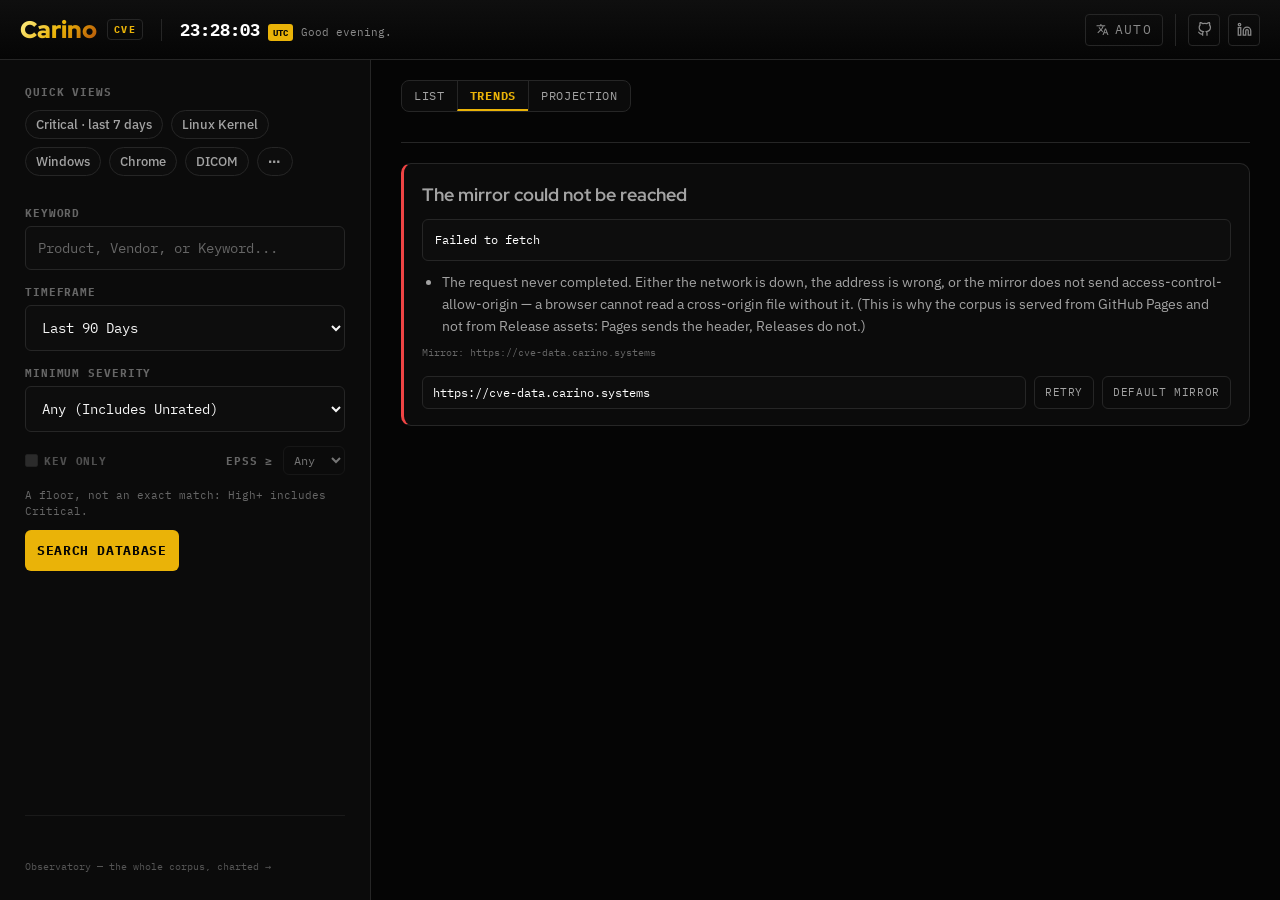
==== commit f114b4a7: "Chart the corpus inside the search page, and project four series The observatory is now part of inde" ====
--- a/stats.html
+++ b/stats.html
@@ -5,2769 +5,27 @@
     <meta charset="UTF-8">
     <meta name="viewport" content="width=device-width, initial-scale=1.0">
     <title>CVE Observatory</title>
-    <meta name="description" content="What the CVE corpus actually contains: NVD's enrichment backlog, KEV overlap, publication volume, severity drift, CWE movement and CNA data quality — computed from one published snapshot, no corpus download needed.">
-    <link rel="stylesheet" href="fonts/carino-fonts.css">
-    <style>
-        /* The observatory is a control surface, not the readable results
-           column, so it takes the fleet's dark palette whole — the same
-           tokens as branding.carino.systems, inlined because this page
-           must work off a USB stick with no network at all. */
-        :root {
-            --bg: #050505;
-            --bg-elev: #0d0d0d;
-            --bg-card: #0b0b0b;
-            --accent: #eab308;
-            --accent-faint: rgba(234,179,8,0.06);
-            --accent-glow: rgba(234,179,8,0.15);
-            --border: #262626;
-            --hair: #1a1a1a;
-            --text: #ffffff;
-            --text-sec: #a3a3a3;
-            --text-muted: #666666;
-            --ok: #22c55e;
-            --warn: #eab308;
-            --err: #ef4444;
-            --info: #38bdf8;
-            --sans: 'IBM Plex Sans', system-ui, -apple-system, sans-serif;
-            --mono: 'IBM Plex Mono', ui-monospace, SFMono-Regular, Menlo, monospace;
-            --display: 'Red Hat Display', var(--sans);
-        }
-
-        * { box-sizing: border-box; }
-        :root { scrollbar-width: thin; scrollbar-color: #3a3a3a transparent; }
-        ::-webkit-scrollbar { width: 8px; height: 8px; }
-        ::-webkit-scrollbar-track { background: transparent; }
-        ::-webkit-scrollbar-thumb { background: #3a3a3a; border-radius: 6px; }
-        ::-webkit-scrollbar-thumb:hover { background: rgba(234,179,8,0.3); }
-
-        /* The page scrolls vertically and never horizontally: every wide
-           figure carries its own .fig-scroll. */
-        html, body { max-width: 100%; overflow-x: hidden; }
-        body {
-            margin: 0; background: var(--bg); color: var(--text);
-            font-family: var(--sans); font-size: 15px; line-height: 1.6;
-            -webkit-font-smoothing: antialiased;
-        }
-        a { color: var(--accent); }
-        .num { font-variant-numeric: tabular-nums; }
-        .mono { font-family: var(--mono); }
-
-        main { max-width: 1080px; margin: 0 auto; padding: 0 20px 100px; }
-
-        /* ---- hero ---------------------------------------------------- */
-        .hero {
-            background: radial-gradient(1200px 520px at 50% -12%, rgba(234,179,8,0.08) 0%, transparent 60%),
-                        linear-gradient(180deg, #0b0b0b 0%, #050505 100%);
-            border-bottom: 1px solid var(--border);
-            padding: 46px 20px 34px; text-align: center;
-        }
-        .hero .kicker {
-            font-family: var(--mono); font-size: 0.7rem; letter-spacing: 0.35em;
-            text-transform: uppercase; color: var(--accent); margin-bottom: 14px;
-        }
-        .hero h1 {
-            font-family: var(--display); font-weight: 900;
-            font-size: clamp(2rem, 6.4vw, 3.4rem); line-height: 0.98; margin: 0;
-            text-transform: uppercase; letter-spacing: 1px;
-            background: linear-gradient(130deg, #fef08a 0%, #eab308 50%, #b45309 100%);
-            -webkit-background-clip: text; background-clip: text; -webkit-text-fill-color: transparent;
-        }
-        .hero p {
-            max-width: 660px; margin: 18px auto 0; color: var(--text-sec);
-            font-family: var(--mono); font-size: 0.82rem; line-height: 1.75;
-        }
-
-        /* ---- provenance strip ---------------------------------------- */
-        .prov {
-            display: grid; gap: 10px 18px; grid-template-columns: repeat(auto-fit, minmax(172px, 1fr));
-            margin: 22px 0 0; padding: 14px 16px;
-            background: var(--bg-card); border: 1px solid var(--border); border-radius: 10px;
-        }
-        .pv-k {
-            font-family: var(--mono); font-size: 0.6rem; text-transform: uppercase;
-            letter-spacing: 0.1em; color: var(--text-muted);
-        }
-        .pv-v { font-family: var(--mono); font-size: 0.78rem; color: var(--text); word-break: break-all; }
-        .pv-v .age { color: var(--text-muted); }
-        .pv-v .age.stale { color: var(--err); }
-        .pv-v .ok { color: var(--ok); }
-        .pv-v .bad { color: var(--err); }
-
-        .banner {
-            margin: 14px 0 0; padding: 12px 14px; border-radius: 8px;
-            border: 1px solid var(--border); border-left: 3px solid var(--warn);
-            background: var(--bg-card);
-            font-family: var(--mono); font-size: 0.72rem; line-height: 1.75; color: var(--text-sec);
-        }
-        .banner.bad { border-left-color: var(--err); }
-        .banner b { color: var(--text); font-weight: 600; }
-
-        /* ---- section nav --------------------------------------------- */
-        .toc {
-            display: flex; gap: 6px; margin: 20px -20px 8px; padding: 12px 20px;
-            overflow-x: auto; border-bottom: 1px solid var(--hair);
-        }
-        .toc a {
-            flex: none; font-family: var(--mono); font-size: 0.6rem; text-transform: uppercase;
-            letter-spacing: 0.08em; color: var(--text-sec); text-decoration: none;
-            border: 1px solid var(--border); border-radius: 4px; padding: 5px 9px; transition: 0.15s;
-        }
-        .toc a:hover, .toc a:focus-visible { border-color: var(--accent); color: var(--accent); background: var(--accent-faint); }
-
-        /* ---- panels -------------------------------------------------- */
-        .panel { margin: 40px 0 0; scroll-margin-top: 16px; }
-        .panel-num {
-            font-family: var(--mono); font-size: 0.65rem; letter-spacing: 0.2em;
-            color: var(--accent); text-transform: uppercase;
-        }
-        .panel h2 {
-            font-family: var(--display); font-weight: 800; font-size: 1.5rem;
-            margin: 6px 0 0; letter-spacing: 0.2px;
-        }
-        .panel .lede { margin: 8px 0 0; color: var(--text-sec); font-size: 0.92rem; max-width: 70ch; }
-
-        .tiles { display: flex; flex-wrap: wrap; gap: 10px; margin: 18px 0 0; }
-        .tile {
-            flex: 1 1 150px; min-width: 138px; padding: 10px 12px;
-            background: var(--bg-card); border: 1px solid var(--border); border-radius: 6px;
-        }
-        .tile .t-k {
-            font-family: var(--mono); font-size: 0.6rem; letter-spacing: 0.08em;
-            text-transform: uppercase; color: var(--text-muted);
-        }
-        .tile .t-v {
-            font-family: var(--mono); font-size: 1.15rem; font-weight: 700; margin: 3px 0 0;
-            font-variant-numeric: tabular-nums;
-        }
-        .tile .t-v.gold { color: var(--accent); }
-        .tile .t-s { font-family: var(--mono); font-size: 0.62rem; line-height: 1.5; color: var(--text-muted); margin-top: 3px; }
-
-        /* ---- figures -------------------------------------------------- */
-        .fig {
-            margin: 20px 0 0; padding: 14px 14px 12px;
-            background: var(--bg-card); border: 1px solid var(--border); border-radius: 10px;
-        }
-        .fig h3 { margin: 0; font-size: 0.95rem; font-weight: 600; }
-        .fig .sub { margin: 4px 0 0; font-size: 0.84rem; color: var(--text-sec); }
-        /* The caveat is IN the figure (contract §11 rule 1) — never a footnote. */
-        .fig .caveat {
-            margin: 10px 0 0; padding: 8px 10px; border-left: 2px solid var(--accent);
-            background: var(--accent-faint);
-            font-family: var(--mono); font-size: 0.68rem; line-height: 1.65; color: var(--text-sec);
-        }
-        .fig .caveat b { color: var(--text); }
-        .legend { display: flex; flex-wrap: wrap; gap: 6px 12px; margin: 12px 0 2px; }
-        .legend span {
-            display: inline-flex; align-items: center; gap: 6px;
-            font-family: var(--mono); font-size: 0.62rem; color: var(--text-sec);
-        }
-        .legend i { width: 10px; height: 10px; border-radius: 2px; display: block; }
-        .legend i.hollow { background: none !important; border: 1px dashed #3a3a3a; }
-
-        /* No horizontal padding: the chart is drawn at this box's clientWidth,
-           and padding would put the drawing 8px wider than the box it is
-           measured against — which reads as every chart overflowing slightly. */
-        .fig-scroll { overflow-x: auto; overflow-y: hidden; margin: 8px 0 0; padding: 0 0 4px; }
-        .fig-scroll:focus-visible { outline: 2px solid var(--accent); outline-offset: 2px; }
-        /* A chart that scrolls keeps its y scale (or its row labels) in view:
-           the strip is a copy of the chart's left margin pinned over the
-           scroll box, so the numbers stay on screen at either end. */
-        .fig-plot { position: relative; }
-        .fig-pin { position: absolute; left: 0; top: 0; pointer-events: none; }
-        .fig .pinbg { fill: var(--bg-card); }
-        .fig .partial { fill-opacity: 0.35; stroke-width: 1; stroke-dasharray: 2 2; }
-        .fig .ln.ref { stroke: #6b6b6b; stroke-width: 1.2; stroke-dasharray: 4 3; }
-        .nline.hint:empty { display: none; }
-        .nline.hint { color: #5a5a5a; }
-        .fig svg { display: block; }
-        .fig svg text { font-family: var(--mono); font-variant-numeric: tabular-nums; }
-        .fig .ax { stroke: #1e1e1e; stroke-width: 1; shape-rendering: crispEdges; }
-        .fig .axl { font-size: 9px; fill: #6b6b6b; }
-        .fig .xl { font-size: 9px; fill: #8a8a8a; }
-        .fig .rl { font-size: 10px; fill: #cfcfcf; }
-        .fig .vl { font-size: 10px; fill: #cfcfcf; }
-        .fig .hollow { fill: none; stroke: #333; stroke-width: 1; stroke-dasharray: 2 2; }
-        .fig .ln { fill: none; stroke: var(--accent); stroke-width: 1.6; }
-        .fig .dot { fill: var(--accent); }
-
-        .nline {
-            margin: 8px 0 0; font-family: var(--mono); font-size: 0.62rem; line-height: 1.7;
-            color: var(--text-muted); word-spacing: 0.05em;
-        }
-        .nline b { color: var(--text-sec); font-weight: 600; }
-
-        .stamp {
-            margin: 10px 0 0; padding-top: 8px; border-top: 1px solid var(--hair);
-            font-family: var(--mono); font-size: 0.58rem; letter-spacing: 0.04em;
-            color: #5a5a5a; word-break: break-all;
-        }
-
-        details.data { margin: 8px 0 0; }
-        details.data > summary {
-            font-family: var(--mono); font-size: 0.62rem; text-transform: uppercase;
-            letter-spacing: 0.08em; color: var(--text-muted); cursor: pointer; padding: 4px 0;
-        }
-        details.data > summary:hover, details.data > summary:focus-visible { color: var(--accent); }
-        .tblwrap { overflow-x: auto; margin-top: 6px; }
-        /* More columns off to the right: a fade on the clipped edge. */
-        .tblwrap.more { box-shadow: inset -18px 0 14px -14px var(--accent-glow); }
-        table.tbl { border-collapse: collapse; width: 100%; min-width: 320px; }
-        table.tbl th, table.tbl td {
-            padding: 6px 10px 6px 0; text-align: left; vertical-align: top;
-            font-family: var(--mono); font-size: 0.7rem; white-space: nowrap;
-            border-bottom: 1px solid var(--hair);
-        }
-        table.tbl th {
-            color: var(--text-muted); font-weight: 600; text-transform: uppercase;
-            font-size: 0.6rem; letter-spacing: 0.08em;
-        }
-        table.tbl td { color: var(--text-sec); font-variant-numeric: tabular-nums; }
-        table.tbl td.n, table.tbl th.n { text-align: right; padding-right: 14px; }
-        table.tbl caption {
-            caption-side: top; text-align: left; padding: 0 0 8px;
-            font-family: var(--mono); font-size: 0.66rem; line-height: 1.6; color: var(--text-sec);
-        }
-        th button.sort {
-            background: none; border: none; padding: 0; margin: 0; cursor: pointer;
-            font: inherit; color: inherit; text-transform: inherit; letter-spacing: inherit;
-        }
-        th button.sort:hover, th button.sort:focus-visible { color: var(--accent); }
-        th button.sort .arrow { color: var(--accent); }
-
-        .minibar { display: inline-block; width: 46px; height: 5px; background: #1e1e1e; border-radius: 2px; overflow: hidden; vertical-align: middle; margin-right: 7px; }
-        .minibar span { display: block; height: 100%; background: var(--accent); }
-
-        .btn {
-            background: transparent; border: 1px solid var(--border); color: var(--text-sec);
-            font-family: var(--mono); font-size: 0.66rem; text-transform: uppercase;
-            letter-spacing: 0.06em; padding: 6px 10px; border-radius: 6px; cursor: pointer; transition: 0.15s;
-        }
-        .btn:hover { border-color: var(--accent); color: var(--accent); }
-        .btn:focus-visible, a:focus-visible, summary:focus-visible, input:focus-visible {
-            outline: 2px solid var(--accent); outline-offset: 2px;
-        }
-
-        /* ---- boot / error -------------------------------------------- */
-        #boot { margin: 24px 0 0; }
-        .card {
-            padding: 16px 18px; background: var(--bg-card);
-            border: 1px solid var(--border); border-radius: 10px;
-        }
-        .card.err { border-left: 3px solid var(--err); }
-        .card h2 { margin: 0 0 8px; font-family: var(--display); font-size: 1.15rem; }
-        .card p { margin: 8px 0 0; font-size: 0.9rem; color: var(--text-sec); }
-        .card .why {
-            margin: 10px 0 0; padding: 10px 12px; background: var(--bg-elev);
-            border: 1px solid var(--border); border-radius: 6px;
-            font-family: var(--mono); font-size: 0.72rem; line-height: 1.7;
-            color: var(--text); word-break: break-word; white-space: pre-wrap;
-        }
-        .card ul { margin: 10px 0 0; padding-left: 20px; color: var(--text-sec); font-size: 0.86rem; }
-        .card li { margin: 4px 0; }
-        .mirrorbox { display: flex; flex-wrap: wrap; gap: 8px; margin: 14px 0 0; }
-        .mirrorbox input {
-            flex: 1 1 220px; min-width: 0; padding: 8px 10px; background: var(--bg-elev);
-            border: 1px solid var(--border); border-radius: 6px; color: var(--text);
-            font-family: var(--mono); font-size: 0.76rem;
-        }
-        .mirrorbox input::placeholder { color: #555; }
-        .mirrorbox input:focus { outline: none; border-color: var(--accent); box-shadow: 0 0 0 3px rgba(234,179,8,0.12); }
-
-        .skel { height: 10px; border-radius: 4px; background: linear-gradient(90deg, #101010, #171717, #101010); }
-        .skel + .skel { margin-top: 10px; }
-
-        footer.foot {
-            margin: 60px 0 0; padding: 18px 0 0; border-top: 1px solid var(--hair);
-            font-family: var(--mono); font-size: 0.66rem; line-height: 1.9; color: var(--text-muted);
-        }
-        footer.foot a { color: var(--text-sec); }
-        footer.foot a:hover { color: var(--accent); }
-
-        .vh {
-            position: absolute; width: 1px; height: 1px; padding: 0; margin: -1px;
-            overflow: hidden; clip: rect(0 0 0 0); white-space: nowrap; border: 0;
-        }
-
-        @media (max-width: 560px) {
-            main { padding: 0 14px 80px; }
-            .toc { margin: 20px -14px 8px; padding: 12px 14px; }
-            .panel h2 { font-size: 1.25rem; }
-        }
-    </style>
+    <!-- The observatory is now the Trends mode of index.html (one renderer,
+         one hash check). This page only forwards old links. The script runs
+         first and keeps the panel and ?mirror=; the refresh is the fallback
+         with scripts off. -->
+    <meta http-equiv="refresh" content="0;url=index.html#m=trends&amp;x=corpus">
+    <script>
+    (function () {
+        'use strict';
+        // Old #anchors name a panel. A bare #backlog must not reach index.html
+        // as it is, or the list would read it as a keyword search.
+        var PANELS = { backlog: 'backlog', kev: 'kev', volume: 'volume', severity: 'severity',
+            cwe: 'cwe', cna: 'cna', quality: 'cna', rhythm: 'rhythm' };
+        var h = location.hash.replace(/^#/, '');
+        var x = Object.prototype.hasOwnProperty.call(PANELS, h) ? 'corpus-' + PANELS[h] : 'corpus';
+        location.replace('index.html' + location.search + '#m=trends&x=' + x);
+    })();
+    </script>
 </head>
-<body>
-
-<header class="hero">
-    <div class="kicker">Carino Systems · CVE</div>
-    <h1>The Observatory</h1>
-    <p>What the corpus actually contains — the enrichment backlog first, because that is the
-       story of the last two years and it is also our own data-quality disclosure. One small
-       file, no corpus download, every figure stamped with the snapshot it came from.</p>
-</header>
-
-<main>
-    <!-- Filled by paintProvenance(); the skeleton keeps the first paint honest
-         rather than showing numbers that are not measured yet. -->
-    <div class="prov" id="prov" aria-live="polite">
-        <div><div class="pv-k">Mirror</div><div class="pv-v" id="pvMirror">…</div></div>
-        <div><div class="pv-k">Snapshot</div><div class="pv-v" id="pvSnapshot">…</div></div>
-        <div><div class="pv-k">Records</div><div class="pv-v num" id="pvRecords">…</div></div>
-        <div><div class="pv-k">stats.json.gz</div><div class="pv-v" id="pvStats">…</div></div>
-        <div style="grid-column: 1 / -1;"><div class="pv-k">manifestSha256</div><div class="pv-v" id="pvHash">…</div></div>
-    </div>
-
-    <div id="banners"></div>
-
-    <nav class="toc" id="toc" aria-label="Sections" hidden>
-        <a href="#backlog">01 Backlog</a>
-        <a href="#kev">02 KEV overlap</a>
-        <a href="#volume">03 Volume</a>
-        <a href="#severity">04 Severity</a>
-        <a href="#cwe">05 CWE</a>
-        <a href="#quality">06 CNA quality</a>
-        <a href="#rhythm">07 Rhythm</a>
-    </nav>
-
-    <div id="boot">
-        <div class="card" id="bootCard">
-            <h2>Reading the snapshot…</h2>
-            <p class="mono" id="bootWhat" style="font-size:0.76rem;">manifest.json, then stats.json.gz. Nothing else is fetched.</p>
-            <div style="margin-top:16px;">
-                <div class="skel" style="width:78%"></div>
-                <div class="skel" style="width:54%"></div>
-                <div class="skel" style="width:66%"></div>
-            </div>
-        </div>
-    </div>
-
-    <div id="panels"></div>
-
-    <footer class="foot">
-        <div>Every number on this page is read from one published file and can be recomputed by
-             anyone holding the snapshot. Nothing is stored, nothing is reported, no account exists.</div>
-        <div id="footLinks" style="margin-top:6px;"></div>
-        <div style="margin-top:6px;">
-            <a href="index.html">← CVE Radar</a> ·
-            <a href="https://github.com/MiguelCarino/CVE-data">CVE-data (the publisher)</a> ·
-            AGPL-3.0
-        </div>
-    </footer>
-</main>
-
-<!-- CveDB only to read a saved mirror address; CveSync for the manifest fetch,
-     its validation, gunzip and SHA-256. No shard is ever touched here. -->
-<script src="js/cve-db.js" defer></script>
-<script src="js/cve-sync.js" defer></script>
-<script src="carino-navbar.js" data-app="CVE Observatory" data-repo="CVE" defer></script>
-<script src="carino-lang.js" defer></script>
-<script>
-(function () {
-    /* ------------------------------------------------------------------
-       CVE Observatory — contract §11.
-
-       Loads exactly two files: `manifest.json` and `stats.json.gz`. Never a
-       shard, never NVD, never a third party. That is the point of the page:
-       the most interesting public-facing view of this corpus is also its
-       smallest download, so it must render on a phone on a hotel connection.
-
-       Charts are inline SVG built with createElementNS — no library, no
-       canvas, and no string concatenation into innerHTML anywhere on this
-       page. Every value that reaches the DOM goes through textContent or
-       setAttribute, so a hostile mirror cannot inject markup through a CNA
-       name or a CWE id.
-
-       The five integrity rules of §11 are structural here, not disclaimers:
-
-       1. Nothing is ranked as "most insecure". The CNA panel is a
-          data-quality table and carries that sentence inside the figure.
-       2. Missing is never folded into zero. "No CVSS" and "severity none"
-          are different columns; a CWE absent from a year's published top
-          list is drawn as an empty outlined cell, not a zero.
-       3. Every figure prints the snapshot and manifestSha256 it came from.
-          A statistic without a snapshot is a rumour. That hash is the
-          manifest with its own "stats" key removed — a file cannot name the
-          hash of a file that names its hash, so the circle is cut there.
-          To recompute it: fetch manifest.json, delete the "stats" key, and
-          hash the JSON with no whitespace plus a trailing newline.
-       4. The backlog is the first panel, and the panels that depend on it
-          say so.
-       5. A median or a mean never appears without its sample size. The
-          publisher carries an `n` beside every one it writes and this page
-          prints it; where an older snapshot has none, it prints "n not
-          published" — it never guesses one, and never claims one is absent
-          from a file that publishes it.
-       ------------------------------------------------------------------ */
-    'use strict';
-
-    var DEFAULT_MIRROR = 'https://cve-data.carino.systems';
-    var STATS_GUESS = 'stats.json.gz';   // §11 fixes the path; the manifest still decides
-    var STALE_DAYS = 7;                  // SCOPE §6: past a week the age indicator turns red
-    var STALE_PROV_DAYS = 35;            // provenanceFrom older than this: the monthly full re-cut was missed
-    var HEX64 = /^[0-9a-f]{64}$/;
-
-    /* §11: `NONE` is CVSS v3's band for a score of 0.0 — a measurement.
-       `none` is a record with no CVSS score at all. Two keys, never merged.
-       Snapshots published before the split carry no `NONE` key, and their
-       `none` still holds the handful of 0.0 scores as well; `sevLabel` says
-       so rather than calling that count "no score". */
-    var SEV_ORDER = ['CRITICAL', 'HIGH', 'MEDIUM', 'LOW', 'NONE', 'none'];
-    var SEV_COLOR = {
-        CRITICAL: '#ef4444', HIGH: '#f97316', MEDIUM: '#eab308', LOW: '#22c55e', NONE: '#14b8a6', none: '#64748b',
-    };
-    var SEV_LABEL = {
-        CRITICAL: 'Critical', HIGH: 'High', MEDIUM: 'Medium', LOW: 'Low',
-        NONE: 'CVSS 0.0 (None)', none: 'No CVSS score',
-    };
-    var GOLD = '#eab308';
-    var DIM = '#3a3a3a';
-    // NVD's `Deferred`: records it has said it will not analyse. Not the
-    // queue (gold) and not analysed (dim) — its own colour everywhere.
-    var DEFERRED = '#a8a29e';
-    var INFO = '#38bdf8';
-    var DOW = ['Sun', 'Mon', 'Tue', 'Wed', 'Thu', 'Fri', 'Sat'];
-    var MONTH_ABBR = ['Jan', 'Feb', 'Mar', 'Apr', 'May', 'Jun', 'Jul', 'Aug', 'Sep', 'Oct', 'Nov', 'Dec'];
-
-    /* What we actually loaded. Nothing is rendered from a field that was
-       never read, so every one of these starts null rather than 0. */
-    var app = {
-        base: DEFAULT_MIRROR,
-        manifest: null,
-        stats: null,
-        statsUrl: '',
-        statsBytes: null,      // byte length actually received
-        verified: null,        // true | false | null (could not check)
-        verifyNote: '',
-        manifestHashOk: null,  // stats.manifestSha256 recomputed: true | false | null (not checked)
-    };
-
-    /* ---- small helpers ------------------------------------------------ */
-
-    function el(tag, cls, text) {
-        var n = document.createElement(tag);
-        if (cls) n.className = cls;
-        if (text != null) n.textContent = text;
-        return n;
-    }
-    function $(id) { return document.getElementById(id); }
-    function clear(node) { while (node && node.firstChild) node.removeChild(node.firstChild); }
-
-    function isNum(v) { return typeof v === 'number' && isFinite(v); }
-    function isInt(v) { return typeof v === 'number' && isFinite(v) && Math.floor(v) === v; }
-    function arr(v) { return Array.isArray(v) ? v : []; }
-    function obj(v) { return (v && typeof v === 'object' && !Array.isArray(v)) ? v : null; }
-
-    function fmtNum(n) { return isNum(n) ? Number(n).toLocaleString() : '—'; }
-    function fmtPct(n, digits) {
-        if (!isNum(n)) return '—';
-        var dg = digits == null ? 2 : digits;
-        // A real count too small to show at this precision is not "0.00%":
-        // a printed zero beside a non-zero count reads as a measured nothing.
-        if (n > 0 && Number(n.toFixed(dg)) === 0) return '<' + Math.pow(10, -dg).toFixed(dg) + '%';
-        return n.toFixed(dg) + '%';
-    }
-    // A share the page computes from two published counts. Arithmetic on
-    // measured numbers is fine; inventing a numerator is not.
-    function share(a, b) { return (isNum(a) && isNum(b) && b > 0) ? (a / b) * 100 : null; }
-    function fmtDays(n) {
-        if (!isNum(n)) return '—';
-        return Number(n).toLocaleString() + (Math.abs(n) === 1 ? ' day' : ' days');
-    }
-    function shortHash(h) { return (typeof h === 'string' && h.length >= 12) ? h.slice(0, 12) + '…' : (h || '—'); }
-
-    /* §11 rule 5. The publisher carries an `n` beside every median and mean it
-       writes; older builds did not. `nOf` reads it where it is, and `nText`
-       prints either the real sample size or the fact that this snapshot has
-       none — it never guesses one, and it never claims one is missing when the
-       file in front of it publishes it. */
-    function nOf(o, key) {
-        var v = obj(o) ? o[key == null ? 'n' : key] : null;
-        return isInt(v) && v >= 0 ? v : null;
-    }
-    function nText(n) { return n == null ? 'n not published' : 'n = ' + fmtNum(n); }
-
-    /* Whether this snapshot splits CVSS 0.0 (`NONE`) from no score (`none`).
-       Set once from `severity` in renderAll; every severity figure reads it. */
-    var sevSplit = true;
-    function sevLabel(k) {
-        if (k === 'none' && !sevSplit) return 'No CVSS score (incl. 0.0)';
-        return SEV_LABEL[k] || k;
-    }
-    function sevSum(o) {
-        return SEV_ORDER.reduce(function (a, k) { return a + (o && isNum(o[k]) ? o[k] : 0); }, 0);
-    }
-    // A total is printed with whether it reconciles with the count it should
-    // equal, so a band that went missing cannot shrink the corpus silently.
-    function sumNote(got, want, what) {
-        if (!isNum(want)) return 'The bands sum to ' + fmtNum(got) + '; ' + what + ' is not published to check it against.';
-        if (got === want) return 'The bands sum to ' + fmtNum(got) + ', exactly ' + what + '.';
-        return 'The bands sum to ' + fmtNum(got) + ', but ' + what + ' is ' + fmtNum(want) +
-            ' — ' + fmtNum(Math.abs(want - got)) + ' record(s) are in no published band. Shares are of the bands\' sum.';
-    }
-    var SPLIT_PENDING = 'This snapshot does not split CVSS 0.0 from "no score": its "No CVSS score" count still includes the few records scored 0.0. The split arrives with the next publish; until then the 0.0 band is shown as not published, never as zero.';
-
-    /* `cna[].pctScored` and `cna[].pctCwe` are fractions of 1, not percentages:
-       the publisher writes round(scored/count, 4), so full coverage is 1 and
-       not 100. Multiplying is the whole fix; the guard is there because a
-       number outside [0,1] is not the fraction this page was told to expect,
-       and printing 5,580% would be worse than printing nothing. */
-    function fractionPct(v) {
-        if (!isNum(v) || v < 0 || v > 1) return null;
-        return v * 100;
-    }
-
-    function parseDate(s) {
-        if (!s) return null;
-        var d = new Date(s);
-        return isNaN(d.getTime()) ? null : d;
-    }
-    function ymd(s) { return (typeof s === 'string' && s.length >= 10) ? s.slice(0, 10) : '—'; }
-    function ageDays(d) { return Math.floor((Date.now() - d.getTime()) / 86400000); }
-    function ageText(days) {
-        if (days <= 0) return 'today';
-        if (days === 1) return 'yesterday';
-        return days + ' days old';
-    }
-    function ymLabel(ym) {
-        if (typeof ym !== 'string' || ym.length < 7) return String(ym == null ? '' : ym);
-        var m = parseInt(ym.slice(5, 7), 10);
-        return (MONTH_ABBR[m - 1] || ym.slice(5, 7)) + ' ' + ym.slice(0, 4);
-    }
-
-    /* The month and year the snapshot was taken in are not over yet. Drawn
-       like a finished period, the newest column reads as a collapse in
-       publishing when it is only a calendar that has not run out. */
-    function partialPeriod(snapIso) {
-        if (typeof snapIso !== 'string' || !/^\d{4}-\d{2}-\d{2}/.test(snapIso)) return null;
-        var mo = parseInt(snapIso.slice(5, 7), 10);
-        var day = parseInt(snapIso.slice(8, 10), 10);
-        return {
-            ym: snapIso.slice(0, 7),
-            year: parseInt(snapIso.slice(0, 4), 10),
-            day: day,
-            to: 'to ' + (MONTH_ABBR[mo - 1] || snapIso.slice(5, 7)) + ' ' + day,
-        };
-    }
-
-    /* The publisher counts every dated record into byMonth and writes only the
-       months it saw, so a month absent between the first and the last is a
-       measured zero, not a missing value. Filling it keeps the time axis
-       linear: one column is always one month. */
-    function fillMonths(rows, zero) {
-        rows = rows.filter(function (r) { return /^\d{4}-\d{2}$/.test(r.ym); })
-            .sort(function (a, b) { return a.ym < b.ym ? -1 : a.ym > b.ym ? 1 : 0; });
-        if (!rows.length) return rows;
-        var have = {};
-        rows.forEach(function (r) { have[r.ym] = r; });
-        var out = [];
-        var y = parseInt(rows[0].ym.slice(0, 4), 10), m = parseInt(rows[0].ym.slice(5, 7), 10);
-        var last = rows[rows.length - 1].ym;
-        for (var guard = 0; guard < 2400; guard++) {
-            var ym = y + '-' + (m < 10 ? '0' : '') + m;
-            out.push(have[ym] || zero(ym));
-            if (ym >= last) break;
-            m++;
-            if (m > 12) { m = 1; y++; }
-        }
-        return out;
-    }
-
-    /* ---- SVG kit ------------------------------------------------------ */
-
-    var NS = 'http://www.w3.org/2000/svg';
-
-    function s(tag, attrs) {
-        var n = document.createElementNS(NS, tag);
-        if (attrs) {
-            for (var k in attrs) {
-                if (Object.prototype.hasOwnProperty.call(attrs, k) && attrs[k] != null) {
-                    n.setAttribute(k, String(attrs[k]));
-                }
-            }
-        }
-        return n;
-    }
-    function sText(x, y, str, cls, anchor) {
-        var n = s('text', { x: x, y: y, 'class': cls || 'axl', 'text-anchor': anchor || 'start' });
-        n.textContent = str;
-        return n;
-    }
-    // A <title> child is the only tooltip on this page: native, keyboard-free,
-    // and carried into the accessibility tree by every engine that matters.
-    function tip(node, text) {
-        var t = s('title');
-        t.textContent = text;
-        node.appendChild(t);
-        return node;
-    }
-    function svgRoot(w, h, label) {
-        var root = s('svg', {
-            width: w, height: h, viewBox: '0 0 ' + w + ' ' + h,
-            role: 'img', 'aria-label': label || '',
-        });
-        return root;
-    }
-
-    /* X labels are drawn only where they fit — the alternative at 320 categories
-       is a grey smear that reads as a filled axis — and the first and last are
-       pulled inside the drawing rather than hanging off an edge the scroll
-       container then clips. Returns the new right-hand watermark. */
-    function xLabelAt(root, x, y, lab, W, lastEnd) {
-        var text = String(lab);
-        var wGuess = text.length * 5.2;
-        var anchor = 'middle';
-        var px = x;
-        var start = x - wGuess / 2;
-        if (start < 0) { anchor = 'start'; px = 0; start = 0; }
-        else if (x + wGuess / 2 > W) { anchor = 'end'; px = W; start = W - wGuess; }
-        if (start < lastEnd + 6) return lastEnd;
-        root.appendChild(sText(px, y, text, 'xl', anchor));
-        return start + wGuess;
-    }
-
-    // Axis maxima are rounded up to 1/2/5 × 10^k so the gridline labels are
-    // numbers a reader can hold in their head.
-    function niceMax(v) {
-        if (!isNum(v) || v <= 0) return 1;
-        var exp = Math.floor(Math.log(v) / Math.LN10);
-        var pow = Math.pow(10, exp);
-        var f = v / pow;
-        var m = f <= 1 ? 1 : f <= 2 ? 2 : f <= 5 ? 5 : 10;
-        return m * pow;
-    }
-    function tickText(v, max) {
-        if (max >= 1000000) return (v / 1000000).toFixed(v % 1000000 === 0 ? 0 : 1) + 'M';
-        if (max >= 10000) return Math.round(v / 1000) + 'k';
-        if (max >= 1000) return (v / 1000).toFixed(v % 1000 === 0 ? 0 : 1) + 'k';
-        return String(Math.round(v * 100) / 100);
-    }
-
-    /* Vertical columns, optionally stacked, optionally normalised to 100%.
-       Everything time-series on this page is one of these, because a column
-       per month is the only form that survives 320 categories in a scroll
-       container and still reads at 360 px. */
-    function columns(width, o) {
-        var cats = arr(o.cats);
-        var series = arr(o.series);
-        var padL = o.padL == null ? 42 : o.padL;
-        var padR = 10, padT = 8;
-        var padB = o.padB == null ? 20 : o.padB;
-        var plotH = o.height == null ? 150 : o.height;
-        var gap = o.gap == null ? 2 : o.gap;
-        var minBarW = o.minBarW == null ? 6 : o.minBarW;
-
-        var n = cats.length;
-        if (!n) return null;
-
-        var avail = Math.max(60, width - padL - padR);
-        var barW = Math.max(minBarW, (avail - gap * (n - 1)) / n);
-        var innerW = n * barW + gap * (n - 1);
-        var W = Math.max(width, Math.ceil(padL + innerW + padR));
-        var H = padT + plotH + padB;
-
-        var peak = o.max != null ? o.max : cats.reduce(function (mx, c) {
-            var t = 0;
-            for (var i = 0; i < series.length; i++) t += Math.max(0, Number(c.values[i]) || 0);
-            return Math.max(mx, o.stacked ? t : Math.max.apply(null, [0].concat(c.values.map(function (v) { return Number(v) || 0; }))));
-        }, 0);
-        // A log axis is for counts spanning several orders of magnitude, where
-        // a linear one flattens the tail into a hairline. Its top is the next
-        // power of ten and every gridline is ten times the one below.
-        var max = o.pct ? 100 : o.log ? Math.pow(10, Math.max(1, Math.ceil(Math.log(Math.max(1, peak)) / Math.LN10))) : niceMax(peak);
-        var hOf = function (v) {
-            if (o.log) return v >= 1 ? (Math.log(v) / Math.log(max)) * plotH : 0;
-            return (v / max) * plotH;
-        };
-
-        var root = svgRoot(W, H, o.aria || '');
-        var y = function (v) { return padT + plotH - hOf(v); };
-        // The pinned strip covers the scale only, not the x-label band under
-        // it: at full height it hid the left half of the first x label.
-        var pin = { w: padL, h: padT + plotH + 5, items: [] };
-        root.__pin = pin;
-
-        // Gridlines first so bars sit on top of them.
-        var ticks = o.pct ? [0, 25, 50, 75, 100] : [0, max / 2, max];
-        if (o.log) {
-            ticks = [];
-            for (var tv0 = 1; tv0 <= max; tv0 *= 10) ticks.push(tv0);
-        }
-        ticks.forEach(function (tv) {
-            root.appendChild(s('line', { 'class': 'ax', x1: padL, x2: padL + innerW, y1: y(tv), y2: y(tv) }));
-            var tt = o.fmtTick ? o.fmtTick(tv) : o.pct ? tv + '%'
-                : o.log ? (tv >= 1000000 ? tv / 1000000 + 'M' : tv >= 1000 ? tv / 1000 + 'k' : String(tv))
-                : tickText(tv, max);
-            root.appendChild(sText(padL - 6, y(tv) + 3, tt, 'axl', 'end'));
-            pin.items.push({ x: padL - 6, y: y(tv) + 3, text: tt, cls: 'axl', anchor: 'end' });
-        });
-
-        var lastLabelEnd = -1e9;
-        for (var i = 0; i < n; i++) {
-            var c = cats[i];
-            var x = padL + i * (barW + gap);
-            var base = padT + plotH;
-            var total = 0;
-            var j;
-            for (j = 0; j < series.length; j++) total += Math.max(0, Number(c.values[j]) || 0);
-
-            for (j = 0; j < series.length; j++) {
-                var raw = Math.max(0, Number(c.values[j]) || 0);
-                var v = o.pct ? (total > 0 ? (raw / total) * 100 : 0) : raw;
-                if (v <= 0) continue;
-                var h = hOf(v);
-                if (h < 0.6) h = 0.6;
-                var top = o.stacked ? base - h : padT + plotH - h;
-                var rect = s('rect', {
-                    x: o.stacked ? x : x + (barW / series.length) * j,
-                    y: top,
-                    width: o.stacked ? barW : barW / series.length,
-                    height: h,
-                    fill: series[j].color,
-                    // An unfinished period: faded and outlined, never solid.
-                    'class': c.partial ? 'partial' : null,
-                    stroke: c.partial ? series[j].color : null,
-                });
-                tip(rect, (c.title || c.label) + ' — ' + series[j].label + ': ' +
-                    (o.fmt ? o.fmt(raw, c, series[j]) : fmtNum(raw)) +
-                    (o.pct && total > 0 ? ' (' + ((raw / total) * 100).toFixed(1) + '%)' : ''));
-                root.appendChild(rect);
-                if (o.stacked) base -= h;
-            }
-
-            var lab = o.xLabel ? o.xLabel(c, i) : c.label;
-            if (lab) {
-                lastLabelEnd = xLabelAt(root, x + barW / 2, padT + plotH + 13, lab, W, lastLabelEnd);
-            }
-        }
-        root.appendChild(s('line', { 'class': 'ax', x1: padL, x2: padL + innerW, y1: padT + plotH, y2: padT + plotH }));
-        return root;
-    }
-
-    /* Horizontal bars with a label column and a value column. Rows may carry
-       more than one bar (the "all records vs KEV" comparison), each with its
-       own value text, because two bars sharing one number would be a lie. */
-    function hbars(width, o) {
-        var rows = arr(o.rows);
-        if (!rows.length) return null;
-        var labelW = o.labelW == null ? Math.min(150, Math.max(76, Math.round(width * 0.32))) : o.labelW;
-        var valueW = o.valueW == null ? 92 : o.valueW;
-        var barH = o.barH == null ? 11 : o.barH;
-        var barGap = 3;
-        var rowPad = o.rowPad == null ? 12 : o.rowPad;
-        var W = Math.max(width, 240);
-        var trackW = Math.max(40, W - labelW - valueW - 8);
-
-        var max = o.max != null ? o.max : rows.reduce(function (mx, r) {
-            return arr(r.bars).reduce(function (m2, b) { return Math.max(m2, Number(b.value) || 0); }, mx);
-        }, 0);
-        if (!(max > 0)) max = 1;
-
-        var yPos = 4;
-        // A row's sub-line gets its own band under the bars. Drawn beside the
-        // label it would run under the track, which is how a caption turns into
-        // a smudge.
-        var heights = rows.map(function (r) {
-            var nb = Math.max(1, arr(r.bars).length);
-            return nb * barH + (nb - 1) * barGap + rowPad + (r.sub ? 11 : 0);
-        });
-        var H = heights.reduce(function (a, b) { return a + b; }, 8);
-
-        var root = svgRoot(W, H, o.aria || '');
-        rows.forEach(function (r, i) {
-            var bars = arr(r.bars);
-            var blockH = bars.length * barH + (bars.length - 1) * barGap;
-            var mid = yPos + blockH / 2 + 3;
-            // A row label that does not fit is shortened rather than allowed to
-            // run under its own bar; the full text stays in the tooltip.
-            var full = String(r.label);
-            var fits = Math.max(3, Math.floor((labelW - 6) / 5.7));
-            var lbl = sText(0, mid, full.length > fits ? full.slice(0, fits - 1) + '…' : full, 'rl', 'start');
-            tip(lbl, r.title || full);
-            root.appendChild(lbl);
-            if (r.sub) {
-                var subFits = Math.max(8, Math.floor((W - 4) / 5.2));
-                var subText = String(r.sub);
-                var sn = sText(0, yPos + blockH + 10, subText.length > subFits ? subText.slice(0, subFits - 1) + '…' : subText, 'axl', 'start');
-                tip(sn, subText);
-                root.appendChild(sn);
-            }
-
-            bars.forEach(function (b, k) {
-                var by = yPos + k * (barH + barGap);
-                var v = Math.max(0, Number(b.value) || 0);
-                var w = (v / max) * trackW;
-                root.appendChild(s('rect', { x: labelW, y: by, width: trackW, height: barH, fill: '#141414', rx: 2 }));
-                if (b.missing) {
-                    // Missing is not zero: an outlined track and a word, never a
-                    // flat bar that reads as a measured nothing.
-                    var hollow = s('rect', { x: labelW, y: by, width: trackW, height: barH, 'class': 'hollow', rx: 2 });
-                    tip(hollow, (b.label || r.label) + ': not published in this snapshot');
-                    root.appendChild(hollow);
-                } else if (w > 0) {
-                    var rect = s('rect', { x: labelW, y: by, width: Math.max(1, w), height: barH, fill: b.color || GOLD, rx: 2 });
-                    tip(rect, (b.label ? b.label + ' — ' : '') + r.label + ': ' + (b.tipText || fmtNum(v)));
-                    root.appendChild(rect);
-                }
-                var vt = sText(W - 2, by + barH - 1, b.missing ? 'not published' : (b.value_text || fmtNum(v)), 'vl', 'end');
-                root.appendChild(vt);
-            });
-            yPos += heights[i];
-        });
-        return root;
-    }
-
-    /* A line over ordered points. Used where the quantity is a level rather
-       than a count: percentage backlog, median lag, mean CVSS. */
-    function linechart(width, o) {
-        var pts = arr(o.pts);
-        if (!pts.length) return null;
-        var padL = o.padL == null ? 42 : o.padL;
-        var padR = 10, padT = 10, padB = 20;
-        var plotH = o.height == null ? 120 : o.height;
-        var minStep = o.minStep == null ? 8 : o.minStep;
-
-        var n = pts.length;
-        var avail = Math.max(60, width - padL - padR);
-        var step = Math.max(minStep, n > 1 ? avail / (n - 1) : avail);
-        var innerW = n > 1 ? step * (n - 1) : 0;
-        var W = Math.max(width, Math.ceil(padL + innerW + padR));
-        var H = padT + plotH + padB;
-
-        // A null y is a gap in the series (a year with nothing to measure), so
-        // it must not reach Number(), which would turn it into a plotted 0.
-        var yOf = function (p) { return (p.y == null || p.y === '') ? NaN : Number(p.y); };
-        var refOf = function (p) { return p.ref == null ? NaN : Number(p.ref); };
-        var vals = pts.map(yOf).concat(o.ref ? pts.map(refOf) : []).filter(isNum);
-        // With no numeric point and no fixed scale, Math.min of an empty list
-        // is Infinity and every coordinate below becomes NaN — an SVG that
-        // renders as nothing with no explanation. Say there is nothing instead.
-        if (!vals.length && (o.min == null || o.max == null)) return null;
-        var lo = o.min != null ? o.min : Math.min.apply(null, vals);
-        var hi = o.max != null ? o.max : Math.max.apply(null, vals);
-        if (!(hi > lo)) { hi = lo + 1; }
-        var pad = (hi - lo) * 0.12;
-        lo = o.min != null ? o.min : lo - pad;
-        hi = o.max != null ? o.max : hi + pad;
-
-        var root = svgRoot(W, H, o.aria || '');
-        var x = function (i) { return padL + i * step; };
-        var y = function (v) { return padT + plotH - ((v - lo) / (hi - lo)) * plotH; };
-
-        // Scale only, not the x-label band (see `columns`): the first year
-        // label sits on the axis line and the strip used to cover half of it.
-        var pin = { w: padL, h: padT + plotH + 5, items: [] };
-        root.__pin = pin;
-        [lo, (lo + hi) / 2, hi].forEach(function (tv) {
-            root.appendChild(s('line', { 'class': 'ax', x1: padL, x2: padL + Math.max(innerW, 1), y1: y(tv), y2: y(tv) }));
-            var tt = o.fmtTick ? o.fmtTick(tv) : tickText(tv, hi);
-            root.appendChild(sText(padL - 6, y(tv) + 3, tt, 'axl', 'end'));
-            pin.items.push({ x: padL - 6, y: y(tv) + 3, text: tt, cls: 'axl', anchor: 'end' });
-        });
-
-        // A missing point breaks the line rather than bridging it: a straight
-        // segment across a gap would draw a value nobody measured.
-        var path = function (get, cls, color) {
-            var d = '', pen = false;
-            pts.forEach(function (p, i) {
-                var v = get(p);
-                if (!isNum(v)) { pen = false; return; }
-                d += (pen ? ' L' : (d ? ' M' : 'M')) + x(i).toFixed(1) + ' ' + y(v).toFixed(1);
-                pen = true;
-            });
-            if (d) root.appendChild(s('path', { 'class': cls, d: d, stroke: color }));
-        };
-        if (o.ref) path(refOf, 'ln ref', o.ref.color || DIM);
-        path(yOf, 'ln', o.color || GOLD);
-
-        var lastLabelEnd = -1e9;
-        pts.forEach(function (p, i) {
-            if (isNum(yOf(p))) {
-                var dot = s('circle', { cx: x(i), cy: y(yOf(p)), r: n > 60 ? 1.6 : 2.6, 'class': 'dot', fill: o.color || GOLD });
-                tip(dot, p.label + ': ' + (o.fmtValue ? o.fmtValue(yOf(p), p) : String(p.y)) +
-                    (p.n != null ? '  (n = ' + fmtNum(p.n) + ')' : '') +
-                    (o.ref && o.ref.tip && isNum(refOf(p)) ? ' · ' + o.ref.tip(refOf(p)) : ''));
-                root.appendChild(dot);
-            }
-            var lab = o.xLabel ? o.xLabel(p, i) : p.label;
-            if (lab) {
-                lastLabelEnd = xLabelAt(root, x(i), padT + plotH + 13, lab, W, lastLabelEnd);
-            }
-        });
-        return root;
-    }
-
-    /* ---- page furniture ----------------------------------------------- */
-
-    // Contract §11 rule 3. Repeated under every figure on purpose: figures get
-    // screenshotted and pasted into tickets, and the stamp has to travel with
-    // the picture.
-    /* `measuredAt` overrides the snapshot for the two tables a delta run cannot
-       re-measure and therefore carries forward from an earlier build. Stamping
-       those with today's snapshot would be a claim of freshness the file does
-       not make: stats.json names the snapshot that actually measured them in
-       `provenanceFrom`, and that is the date that goes under the figure. */
-    /* `note` names a second input the figure was computed from that has its
-       own date — the KEV catalogue, the EPSS model run — which can trail the
-       corpus snapshot by days. */
-    function stamp(measuredAt, note) {
-        var snap = measuredAt || (app.stats ? app.stats.snapshot : (app.manifest ? app.manifest.snapshot : ''));
-        var hash = app.stats && typeof app.stats.manifestSha256 === 'string' ? app.stats.manifestSha256 : '';
-        var d = el('div', 'stamp');
-        d.appendChild(document.createTextNode(
-            (measuredAt ? 'measured ' : 'snapshot ') + (snap ? ymd(snap) : 'not published') +
-            (note ? ' · ' + note : '') +
-            ' · manifestSha256 ' + (hash ? shortHash(hash) : 'not published')));
-        if (hash) d.title = 'manifestSha256 ' + hash;
-        return d;
-    }
-
-    /* Which snapshot measured `cna` and `cvssDrift`, when that is not this one.
-       Returns null on a full run, where the two dates are the same and there is
-       nothing extra to say. */
-    function carriedFrom(st) {
-        var from = st && typeof st.provenanceFrom === 'string' ? st.provenanceFrom : null;
-        if (!from) return null;
-        return (st.snapshot && from === st.snapshot) ? null : from;
-    }
-
-    function panel(id, num, title, lede) {
-        var sec = el('section', 'panel');
-        sec.id = id;
-        sec.setAttribute('aria-labelledby', id + '-h');
-        sec.appendChild(el('div', 'panel-num', num));
-        var h = el('h2', null, title);
-        h.id = id + '-h';
-        sec.appendChild(h);
-        if (lede) sec.appendChild(el('p', 'lede', lede));
-        $('panels').appendChild(sec);
-        return sec;
-    }
-
-    function tiles(host, list) {
-        var wrap = el('div', 'tiles');
-        list.forEach(function (t) {
-            var d = el('div', 'tile');
-            d.appendChild(el('div', 't-k', t.k));
-            var v = el('div', 't-v' + (t.gold ? ' gold' : ''), t.v);
-            if (t.color) v.style.color = t.color;
-            d.appendChild(v);
-            if (t.s) d.appendChild(el('div', 't-s', t.s));
-            wrap.appendChild(d);
-        });
-        host.appendChild(wrap);
-        return wrap;
-    }
-
-    function legend(host, items) {
-        var l = el('div', 'legend');
-        items.forEach(function (it) {
-            var sp = el('span');
-            var i = el('i', it.hollow ? 'hollow' : null);
-            if (!it.hollow) i.style.background = it.color;
-            sp.appendChild(i);
-            sp.appendChild(document.createTextNode(it.label));
-            l.appendChild(sp);
-        });
-        host.appendChild(l);
-        return l;
-    }
-
-    /* A figure: heading, optional sub, optional caveat, the chart, optional
-       notes, the data table, and always the stamp. `build(width)` is kept so
-       the chart can be redrawn at the real pixel width on resize — SVG text
-       scaled by viewBox becomes unreadable at 360 px, so nothing here is
-       scaled; it is re-laid out. */
-    var figures = [];
-
-    function figure(host, o) {
-        var fig = el('figure', 'fig');
-        var cap = el('figcaption');
-        cap.appendChild(el('h3', null, o.title));
-        if (o.sub) cap.appendChild(el('p', 'sub', o.sub));
-        fig.appendChild(cap);
-        if (o.caveat) {
-            var cv = el('div', 'caveat');
-            if (o.caveatLead) {
-                cv.appendChild(el('b', null, o.caveatLead + ' '));
-            }
-            cv.appendChild(document.createTextNode(o.caveat));
-            fig.appendChild(cv);
-        }
-        if (o.legend) legend(fig, o.legend);
-
-        var plot = el('div', 'fig-plot');
-        var scroll = el('div', 'fig-scroll');
-        plot.appendChild(scroll);
-        fig.appendChild(plot);
-        var hint = el('div', 'nline hint');
-        fig.appendChild(hint);
-
-        if (o.note) fig.appendChild(el('div', 'nline', o.note));
-        if (o.nodes) o.nodes.forEach(function (n) { fig.appendChild(n); });
-        if (o.table) fig.appendChild(dataTable(o.table));
-        fig.appendChild(stamp(o.measuredAt, o.stampNote));
-        host.appendChild(fig);
-
-        var entry = { plot: plot, scroll: scroll, hint: hint, pin: null, build: o.build, scrollEnd: !!o.scrollEnd, hasTable: !!o.table, lastW: -1 };
-        figures.push(entry);
-        drawFigure(entry);
-        return fig;
-    }
-
-    function drawFigure(entry) {
-        // The floor is a last resort for an unmeasurable box (display:none, a
-        // detached clone), not a minimum design width: anything above it must be
-        // drawn at the real width or the chart hangs over its container.
-        var w = Math.max(240, Math.floor(entry.scroll.clientWidth) || 320);
-        if (Math.abs(w - entry.lastW) < 3) return;
-        entry.lastW = w;
-        clear(entry.scroll);
-        if (entry.pin && entry.pin.parentNode) entry.pin.parentNode.removeChild(entry.pin);
-        entry.pin = null;
-        var node = null;
-        try {
-            node = entry.build(w);
-        } catch (err) {
-            // A chart that cannot be drawn says so where the chart would be;
-            // it never takes the rest of the page down with it.
-            entry.scroll.appendChild(el('div', 'nline', 'This chart could not be drawn: ' + (err && err.message ? err.message : String(err))));
-            return;
-        }
-        if (!node) {
-            entry.scroll.appendChild(el('div', 'nline', 'Not published in this snapshot.'));
-            return;
-        }
-        entry.scroll.appendChild(node);
-
-        // A chart wider than its box scrolls, and a scrollable region that
-        // cannot be focused is unreachable by keyboard — so it becomes a
-        // labelled, tabbable group, and the overflow is stated in words rather
-        // than left to a cut-off axis label to imply.
-        var overflows = entry.scroll.scrollWidth > entry.scroll.clientWidth + 4;
-        if (overflows) {
-            entry.scroll.tabIndex = 0;
-            entry.scroll.setAttribute('role', 'group');
-            entry.scroll.setAttribute('aria-label', 'Scrollable chart: ' + (node.getAttribute('aria-label') || ''));
-            if (entry.hint) {
-                entry.hint.textContent = 'Wider than this screen — the chart scrolls sideways.' +
-                    (entry.hasTable ? ' Every value is listed in the table below it.' : '');
-            }
-            // The scale is drawn inside the scrolling drawing, so at any scroll
-            // position but the far left it would be off screen — a chart of
-            // gridlines with no numbers. A pinned copy keeps it in view.
-            if (node.__pin) {
-                entry.pin = pinStrip(node.__pin);
-                entry.pin.style.top = entry.scroll.offsetTop + 'px';
-                entry.plot.appendChild(entry.pin);
-            }
-        } else {
-            entry.scroll.removeAttribute('tabindex');
-            entry.scroll.removeAttribute('role');
-            entry.scroll.removeAttribute('aria-label');
-            if (entry.hint) entry.hint.textContent = '';
-        }
-
-        // Time series are most useful at their right-hand end.
-        if (entry.scrollEnd) {
-            try { entry.scroll.scrollLeft = entry.scroll.scrollWidth; } catch (e) { /* ignore */ }
-        }
-    }
-
-    function pinStrip(p) {
-        var svg = s('svg', { width: p.w, height: p.h, viewBox: '0 0 ' + p.w + ' ' + p.h, 'class': 'fig-pin', 'aria-hidden': 'true' });
-        svg.appendChild(s('rect', { x: 0, y: 0, width: p.w, height: p.h, 'class': 'pinbg' }));
-        p.items.forEach(function (it) {
-            var t = sText(it.x, it.y, it.text, it.cls, it.anchor);
-            if (it.fill) t.setAttribute('fill', it.fill);
-            svg.appendChild(t);
-        });
-        return svg;
-    }
-
-    function redrawAll() { figures.forEach(drawFigure); }
-
-    function watchResize() {
-        var timer = null;
-        var kick = function () {
-            if (timer) clearTimeout(timer);
-            timer = setTimeout(redrawAll, 120);
-        };
-        if (typeof ResizeObserver === 'function') {
-            try {
-                new ResizeObserver(kick).observe(document.querySelector('main'));
-                return;
-            } catch (e) { /* fall through to resize */ }
-        }
-        window.addEventListener('resize', kick);
-    }
-
-    function dataTable(t) {
-        var det = el('details', 'data');
-        det.appendChild(el('summary', null, t.summary || 'Show the numbers'));
-        var wrap = el('div', 'tblwrap');
-        var table = el('table', 'tbl');
-        if (t.caption) {
-            var capt = el('caption', null, t.caption);
-            table.appendChild(capt);
-        }
-        var thead = el('thead');
-        var trh = el('tr');
-        arr(t.head).forEach(function (h, i) {
-            var th = el('th', (t.align && t.align[i] === 'n') ? 'n' : null, typeof h === 'string' ? h : String(h));
-            th.scope = 'col';
-            trh.appendChild(th);
-        });
-        thead.appendChild(trh);
-        table.appendChild(thead);
-        var tbody = el('tbody');
-        arr(t.rows).forEach(function (r) {
-            var tr = el('tr');
-            r.forEach(function (cell, i) {
-                var td = el('td', (t.align && t.align[i] === 'n') ? 'n' : null, cell == null ? '—' : String(cell));
-                tr.appendChild(td);
-            });
-            tbody.appendChild(tr);
-        });
-        table.appendChild(tbody);
-        wrap.appendChild(table);
-        det.appendChild(wrap);
-        return det;
-    }
-
-    function banner(text, bad, lead) {
-        var b = el('div', 'banner' + (bad ? ' bad' : ''));
-        if (lead) b.appendChild(el('b', null, lead + ' '));
-        b.appendChild(document.createTextNode(text));
-        $('banners').appendChild(b);
-        return b;
-    }
-
-    /* ---- provenance ---------------------------------------------------- */
-
-    function paintProvenance() {
-        var m = app.manifest;
-        var st = app.stats;
-
-        var mirror = $('pvMirror');
-        clear(mirror);
-        var a = el('a', null, app.base.replace(/^https?:\/\//, ''));
-        a.href = app.base + '/manifest.json';
-        a.rel = 'noreferrer';
-        mirror.appendChild(a);
-
-        var snapEl = $('pvSnapshot');
-        clear(snapEl);
-        var snapIso = (st && st.snapshot) || (m && m.snapshot) || '';
-        var d = parseDate(snapIso);
-        snapEl.appendChild(document.createTextNode(d ? ymd(snapIso) : '—'));
-        if (d) {
-            var days = ageDays(d);
-            var age = el('span', 'age' + (days > STALE_DAYS ? ' stale' : ''), '  ' + ageText(days));
-            age.title = snapIso;
-            snapEl.appendChild(age);
-        }
-
-        $('pvRecords').textContent = st && isNum(st.records) ? fmtNum(st.records)
-            : (m && isNum(m.records) ? fmtNum(m.records) : '—');
-
-        var sv = $('pvStats');
-        clear(sv);
-        sv.appendChild(document.createTextNode(app.statsBytes != null ? Math.round(app.statsBytes / 1024) + ' KB' : '—'));
-        if (app.verified === true) {
-            sv.appendChild(el('span', 'ok', '  ✓ sha256 verified'));
-        } else if (app.verified === false) {
-            sv.appendChild(el('span', 'bad', '  ✗ sha256 mismatch'));
-        } else if (app.verifyNote) {
-            sv.appendChild(el('span', 'age', '  unverified'));
-            sv.title = app.verifyNote;
-        }
-
-        var hv = $('pvHash');
-        clear(hv);
-        var hash = st && typeof st.manifestSha256 === 'string' ? st.manifestSha256 : '';
-        hv.appendChild(document.createTextNode(hash || 'not published in this snapshot'));
-        if (hash) {
-            if (app.manifestHashOk === true) {
-                hv.appendChild(el('span', 'ok', '  ✓ recomputed from the manifest above'));
-            } else if (app.manifestHashOk === false) {
-                hv.appendChild(el('span', 'bad', '  ✗ not the hash of the manifest this mirror serves'));
-            }
-            // The recipe is printed, not left in a source comment: a hash a
-            // reader cannot reproduce is an assertion, not provenance.
-            var how = el('details', 'data');
-            how.style.wordBreak = 'normal';
-            how.appendChild(el('summary', null, 'How to recompute it'));
-            how.appendChild(el('div', 'nline',
-                'Fetch manifest.json and delete its "stats" key (a file cannot carry the hash of a file that names its hash). ' +
-                'Serialise the rest as JSON with no whitespace, keys in the order the file has them, and append one newline. ' +
-                'The SHA-256 of those bytes is this hash. In node:'));
-            var cmd = el('div', 'nline mono',
-                'node -e "const m=require(\'./manifest.json\');delete m.stats;' +
-                'console.log(require(\'crypto\').createHash(\'sha256\').update(JSON.stringify(m)+\'\\n\').digest(\'hex\'))"');
-            cmd.style.wordBreak = 'break-all';
-            how.appendChild(cmd);
-            hv.appendChild(how);
-        }
-
-        var links = $('footLinks');
-        clear(links);
-        var l1 = el('a', null, 'manifest.json');
-        l1.href = app.base + '/manifest.json';
-        links.appendChild(l1);
-        if (app.statsUrl) {
-            links.appendChild(document.createTextNode(' · '));
-            var l2 = el('a', null, app.statsUrl.replace(app.base + '/', ''));
-            l2.href = app.statsUrl;
-            links.appendChild(l2);
-        }
-    }
-
-    /* ---- loading ------------------------------------------------------- */
-
-    function mirrorFromQuery() {
-        var q;
-        try {
-            q = new URLSearchParams(window.location.search).get('mirror');
-        } catch (e) {
-            q = null;
-        }
-        if (!q) return null;
-        // A mirror address arrives from a link someone else may have written,
-        // so only http(s) is accepted and it is echoed in the provenance strip
-        // where the reader can see which host answered.
-        if (!/^https?:\/\/[^\s]+$/i.test(q)) return null;
-        return q.replace(/\/+$/, '');
-    }
-
-    // The saved mirror lives in CveDB meta (§7), which is an async read. It is
-    // raced against a short timeout so a browser that hangs on IndexedDB — a
-    // private window, a locked profile — costs a fraction of a second, not the
-    // page.
-    function savedMirror() {
-        if (!window.CveDB) return Promise.resolve(null);
-        var meta = Promise.resolve()
-            .then(function () { return window.CveDB.open(); })
-            .then(function () { return window.CveDB.getMeta(); })
-            .then(function (m) { return (m && typeof m.mirror === 'string' && m.mirror) ? m.mirror.replace(/\/+$/, '') : null; })
-            .catch(function () { return null; });
-        var timeout = new Promise(function (res) { setTimeout(function () { res(null); }, 500); });
-        return Promise.race([meta, timeout]);
-    }
-
-    function fetchBytes(url) {
-        // Cache bypass for the same reason cve-sync.js does it: the file's
-        // identity is fixed by the manifest we just read, so a stale cache entry
-        // would surface as an unexplainable hash mismatch.
-        return fetch(url, { cache: 'no-store' }).then(function (res) {
-            if (!res.ok) {
-                var e = new Error('HTTP ' + res.status + ' ' + (res.statusText || '') + ' for ' + url);
-                e.status = res.status;
-                e.url = url;
-                throw e;
-            }
-            return res.arrayBuffer();
-        });
-    }
-
-    function needSync() {
-        if (!window.CveSync) {
-            throw new Error('js/cve-sync.js is not loaded, so the manifest cannot be read or verified.');
-        }
-        return window.CveSync;
-    }
-
-    function statsEntry(m) {
-        var e = obj(m && m.stats);
-        if (!e) return null;
-        var file = typeof e.file === 'string' ? e.file : '';
-        // Untrusted path, exactly as cve-sync.js treats shard paths: relative
-        // only, no host switching, no climbing out of the published tree.
-        if (!file || /^[a-z][a-z0-9+.-]*:/i.test(file) || file.charAt(0) === '/' || file.indexOf('..') !== -1) return null;
-        return {
-            file: file,
-            sha256: (typeof e.sha256 === 'string' && HEX64.test(e.sha256.toLowerCase())) ? e.sha256.toLowerCase() : '',
-            bytes: isInt(e.bytes) ? e.bytes : null,
-        };
-    }
-
-    function load() {
-        var sync = needSync();
-        var base = app.base;
-
-        // Both requests leave at once. §11 fixes the stats path, so the
-        // speculative fetch is right almost always; when the manifest names
-        // something else the guess is dropped and the named file is fetched.
-        var guessUrl = base + '/' + STATS_GUESS;
-        var guess = fetchBytes(guessUrl).then(
-            function (buf) { return { ok: true, buf: buf }; },
-            function (err) { return { ok: false, err: err }; }
-        );
-
-        return sync.manifest(base).then(function (m) {
-            app.manifest = m;
-            paintProvenance();
-
-            var entry = statsEntry(m);
-            var url, bytesP;
-            if (entry) {
-                url = base + '/' + entry.file;
-                bytesP = (entry.file === STATS_GUESS)
-                    ? guess.then(function (g) { if (!g.ok) throw g.err; return g.buf; })
-                    : fetchBytes(url);
-            } else {
-                // A manifest with no `stats` key is either an older publisher or
-                // a build where the stats step failed. If the conventional file
-                // is nevertheless there and self-consistent it is still worth
-                // showing — loudly labelled as unlisted.
-                url = guessUrl;
-                bytesP = guess.then(function (g) {
-                    if (!g.ok) {
-                        var e = new Error('This mirror\'s manifest has no "stats" entry, and ' + guessUrl +
-                            ' is not there either (' + (g.err && g.err.message ? g.err.message : 'fetch failed') + ').');
-                        e.noStats = true;
-                        throw e;
-                    }
-                    return g.buf;
-                });
-            }
-            app.statsUrl = url;
-
-            return bytesP.then(function (buf) {
-                app.statsBytes = buf.byteLength;
-                var expect = entry ? entry.sha256 : '';
-                if (!expect) {
-                    app.verified = null;
-                    app.verifyNote = entry
-                        ? 'The manifest lists this file without a sha256, so its bytes could not be checked.'
-                        : 'This file is not listed in the mirror\'s manifest, so its bytes could not be checked against a published hash.';
-                    return buf;
-                }
-                return sync.sha256Hex(buf).then(function (got) {
-                    if (got !== expect) {
-                        var e = new Error('SHA-256 mismatch for ' + url + '.\nexpected ' + expect + '\ngot      ' + got);
-                        e.hashMismatch = true;
-                        app.verified = false;
-                        throw e;
-                    }
-                    app.verified = true;
-                    return buf;
-                }, function (err) {
-                    // No Web Crypto (a plain-http intranet). The figures are still
-                    // worth showing — nothing is stored from them — but the page
-                    // says, in the provenance strip, that they were not verified.
-                    app.verified = null;
-                    app.verifyNote = err && err.message ? err.message : String(err);
-                    return buf;
-                });
-            });
-        }).then(function (buf) {
-            return sync.gunzip(buf);
-        }).then(function (text) {
-            var parsed;
-            try {
-                parsed = JSON.parse(text);
-            } catch (e) {
-                throw new Error('stats.json is not valid JSON: ' + (e && e.message ? e.message : String(e)));
-            }
-            if (!obj(parsed)) throw new Error('stats.json is not a JSON object.');
-            if (parsed.version !== 1) {
-                throw new Error('stats.json says version ' + JSON.stringify(parsed.version) +
-                    '; this page can only read version 1. Update the page, or point at a mirror publishing version 1.');
-            }
-            app.stats = parsed;
-            return parsed;
-        });
-    }
-
-    /* Recompute stats.manifestSha256 from the manifest this page just read,
-       by the recipe printed under it. A failure to hash (no Web Crypto) is
-       "not checked", never a mismatch. */
-    function checkManifestHash() {
-        var m = app.manifest, st = app.stats;
-        var want = st && typeof st.manifestSha256 === 'string' ? st.manifestSha256.toLowerCase() : '';
-        if (!m || !HEX64.test(want) || typeof TextEncoder !== 'function') return Promise.resolve();
-        var copy = {};
-        Object.keys(m).forEach(function (k) { if (k !== 'stats') copy[k] = m[k]; });
-        return Promise.resolve()
-            .then(function () { return needSync().sha256Hex(new TextEncoder().encode(JSON.stringify(copy) + '\n')); })
-            .then(function (got) { app.manifestHashOk = (got === want); },
-                  function () { app.manifestHashOk = null; });
-    }
-
-    /* ---- error surface -------------------------------------------------- */
-
-    function showError(err) {
-        var boot = $('boot');
-        clear(boot);
-        var card = el('div', 'card err');
-        var msg = (err && err.message) ? err.message : String(err);
-
-        var heading = 'The statistics could not be loaded';
-        var what = [];
-
-        if (err && err.noStats) {
-            heading = 'This mirror publishes no statistics';
-            what = [
-                'The mirror answered, and its manifest is valid — it simply carries no stats.json. That file is written by tools/publish.mjs on every run, so a mirror without one is running an older publisher or its last build did not finish.',
-                'Ask whoever runs this mirror to publish a build that writes stats.json, or point this page at another mirror below.',
-            ];
-        } else if (err && err.hashMismatch) {
-            heading = 'The statistics file does not match its published hash';
-            what = [
-                'The bytes that arrived are not the bytes the manifest describes. Nothing is shown, because a figure computed from an unverified file is worth less than no figure at all.',
-                'Usually this is a half-finished publish or a caching proxy in the way. Reload in a minute; if it persists, the mirror is serving a corrupt file.',
-            ];
-        } else if (err && err.status === 404 && /\/manifest\.json(\s|$)/.test(err.url || msg)) {
-            // The manifest itself is missing: nothing here is a corpus at all,
-            // which is a different problem from a corpus missing one file.
-            heading = 'No CVE corpus at this address';
-            what = [
-                'The server answered, but it has no manifest.json. Either the address is not a CVE-data mirror, or it points one level too high or too low — the manifest sits at the root of the published tree.',
-            ];
-        } else if (err && err.status === 404) {
-            heading = 'The statistics file is not on this mirror';
-            what = ['The manifest names a file the mirror does not serve. That is a broken publish, not a network problem.'];
-        } else if (/DecompressionStream/.test(msg)) {
-            heading = 'This browser cannot read the published format';
-            what = [
-                'Every file in this corpus is gzipped inside the artifact rather than by the transport, so that the bytes are identical whether they come from a CDN, an nginx in a basement, or a USB stick. Reading them needs DecompressionStream, which this browser does not have.',
-                'Any current Firefox, Chrome, Edge or Safari 16.4+ will read it.',
-            ];
-        } else if (/can only read version 1/.test(msg)) {
-            heading = 'This mirror publishes a newer statistics format';
-            what = [
-                'The file is there and it arrived intact — this page simply does not know how to read it. §11 of the contract fixes the shape of version 1; a version 2 may have moved or removed the fields these charts are built from, and drawing them anyway would be guessing.',
-                'Update this page from the CVE repository, or point at a mirror still publishing version 1.',
-            ];
-        } else if (/Malformed manifest/.test(msg)) {
-            heading = 'That address does not serve a CVE corpus';
-            what = [
-                'Something answered, but it was not a version-1 manifest. A captive portal or a 404 page returns HTML with a 200 status, which looks exactly like this.',
-            ];
-        } else if (err && (err instanceof TypeError || /Failed to fetch|NetworkError|Load failed/i.test(msg))) {
-            heading = 'The mirror could not be reached';
-            what = [
-                'The request never completed. Either the network is down, the address is wrong, or the mirror does not send access-control-allow-origin — a browser cannot read a cross-origin file without it. (This is why the corpus is served from GitHub Pages and not from Release assets: Pages sends the header, Releases do not.)',
-            ];
-        } else {
-            what = ['This page fetches exactly two files and does nothing else, so the failure is in one of them.'];
-        }
-
-        card.appendChild(el('h2', null, heading));
-        card.appendChild(el('div', 'why', msg));
-        var ul = el('ul');
-        what.forEach(function (w) { ul.appendChild(el('li', null, w)); });
-        card.appendChild(ul);
-
-        card.appendChild(mirrorBox());
-        boot.appendChild(card);
-        paintProvenance();
-    }
-
-    /* The mirror control exists only in the error state and only for this page:
-       it changes where these two files are read from, and it deliberately does
-       NOT write meta.mirror — the CVE app's source of data is the user's choice
-       made in the Data dialog, not a side effect of visiting a stats page. The
-       address rides in the URL instead, so a working one can be bookmarked. */
-    function mirrorBox() {
-        var box = el('div', 'mirrorbox');
-        var input = document.createElement('input');
-        input.type = 'url';
-        input.value = app.base;
-        input.placeholder = DEFAULT_MIRROR;
-        input.spellcheck = false;
-        input.setAttribute('aria-label', 'Mirror address');
-        var go = el('button', 'btn', 'Retry');
-        go.type = 'button';
-        var reset = el('button', 'btn', 'Default mirror');
-        reset.type = 'button';
-
-        var apply = function (value) {
-            var v = String(value || '').trim().replace(/\/+$/, '');
-            if (!/^https?:\/\/[^\s]+$/i.test(v)) {
-                input.focus();
-                return;
-            }
-            var url = window.location.pathname + (v === DEFAULT_MIRROR ? '' : '?mirror=' + encodeURIComponent(v));
-            window.location.href = url;
-        };
-        go.addEventListener('click', function () { apply(input.value); });
-        reset.addEventListener('click', function () { apply(DEFAULT_MIRROR); });
-        input.addEventListener('keydown', function (e) { if (e.key === 'Enter') apply(input.value); });
-
-        box.appendChild(input);
-        box.appendChild(go);
-        box.appendChild(reset);
-        return box;
-    }
-
-    /* ==================================================================
-       THE PANELS
-       ================================================================== */
-
-    /* ---- 01 · the backlog --------------------------------------------- */
-
-    function panelBacklog(st) {
-        var b = obj(st.backlog);
-        var sec = panel('backlog', '01 · The backlog', 'What NVD has not analysed',
-            'NVD publishes a CVE long before it analyses one, and some it never will. Two different things are counted here and never added into one figure: the queue — Received, Awaiting or Undergoing Analysis, records NVD will get to — and Deferred, records NVD has said it will not analyse. Either way the record has no NVD CVSS, no CWE and no CPE; it is a title and a date. This is the first panel because it is the largest single caveat on every other number here, and because there is no other self-hostable public tracker of it.');
-
-        // A missing backlog block costs the backlog figures and nothing else:
-        // status and lag are their own measurements and still stand.
-        if (!b) {
-            sec.appendChild(el('div', 'banner', 'This snapshot publishes no backlog block, so the queue size is unknown here. Absent, not zero — the status table below is still measured.'));
-        }
-
-        var unenriched = (b && isNum(b.unenriched)) ? b.unenriched : null;
-        var total = (b && isNum(b.total)) ? b.total : null;
-        var pct = (b && isNum(b.pct)) ? b.pct : share(unenriched, total);
-
-        /* Deferred. Published in `backlog` from the snapshot that split it out;
-           older snapshots carry it only as `status.Deferred`, which is the same
-           measurement (vulnStatus verbatim), so the tile falls back to it and
-           says where the number came from. Neither present: not published. */
-        var statusObj = obj(st.status);
-        var defFromBacklog = !!(b && isNum(b.deferred));
-        var deferred = defFromBacklog ? b.deferred
-            : (statusObj && isNum(statusObj.Deferred) ? statusObj.Deferred : null);
-        var defPct = (defFromBacklog && isNum(b.deferredPct)) ? b.deferredPct : share(deferred, total);
-        // Analysed = Analyzed + Modified. With the deferred count it is the
-        // remainder of the backlog total; without it, the status table's two
-        // analysed states, read directly — never "total minus the queue",
-        // which silently counted Deferred as analysed.
-        var analysed = null, analysedFrom = '';
-        if (isNum(unenriched) && isNum(total) && isNum(deferred)) {
-            analysed = total - unenriched - deferred;
-            analysedFrom = 'the total less the queue and Deferred';
-        } else if (statusObj && isNum(statusObj.Analyzed) && isNum(statusObj.Modified)) {
-            analysed = statusObj.Analyzed + statusObj.Modified;
-            analysedFrom = 'Analyzed + Modified in the status table';
-        }
-
-        if (b) tiles(sec, [
-            { k: 'Unenriched (the queue)', v: fmtNum(unenriched), gold: true, s: 'Received, Awaiting or Undergoing Analysis' },
-            {
-                k: 'Deferred', v: deferred == null ? '—' : fmtNum(deferred), color: deferred == null ? null : DEFERRED,
-                s: deferred == null ? 'not published by this snapshot'
-                    : defFromBacklog ? 'NVD will not analyse these · ' + fmtPct(defPct, 2) + (isNum(b.deferredPct) ? ' as published' : ' computed')
-                    : 'NVD will not analyse these · from the status table below (' + fmtPct(defPct, 2) + ' computed)',
-            },
-            { k: 'Of a corpus of', v: fmtNum(total), s: 'records counted for the backlog' },
-            { k: 'Queue share', v: fmtPct(pct, 2), s: (b && isNum(b.pct)) ? 'unenriched, as published' : 'unenriched, computed from the counts' },
-            { k: 'Analysed or modified', v: fmtNum(analysed), s: analysed == null ? 'not computable from this snapshot' : analysedFrom },
-        ]);
-
-        // --- by month: stacked columns, plus the share as its own line ---
-        var part = partialPeriod(st.snapshot);
-        var rawMonths = arr(b && b.byMonth).filter(function (r) { return obj(r) && typeof r.ym === 'string'; });
-        // The monthly Deferred split exists only from the publish that added
-        // it. Any month without the key means this snapshot predates it, and
-        // then no month is split — a column of zeros would claim none were.
-        var defMonthly = rawMonths.length > 0 && rawMonths.every(function (r) { return isNum(r.deferred); });
-        var months = fillMonths(rawMonths,
-            function (ym) { return defMonthly ? { ym: ym, unenriched: 0, deferred: 0, total: 0 } : { ym: ym, unenriched: 0, total: 0 }; });
-        var bad = [];
-        var cats = [];
-        months.forEach(function (r) {
-            var t = isNum(r.total) ? r.total : null;
-            var u = isNum(r.unenriched) ? r.unenriched : null;
-            var dd = defMonthly ? (isNum(r.deferred) ? r.deferred : null) : 0;
-            if (t == null || u == null || dd == null) { bad.push(r.ym + ' (a count is missing)'); return; }
-            if (u + dd > t) { bad.push(r.ym + ' (unenriched + deferred ' + fmtNum(u + dd) + ' exceeds total ' + fmtNum(t) + ')'); return; }
-            var isPart = !!(part && r.ym === part.ym);
-            cats.push({
-                label: ymLabel(r.ym), title: ymLabel(r.ym) + (isPart ? ' (partial, ' + part.to + ')' : ''),
-                ym: r.ym, partial: isPart, values: defMonthly ? [u, dd, t - u - dd] : [u, t - u], total: t, un: u, def: defMonthly ? dd : null,
-            });
-        });
-        var partNote = (part && cats.length && cats[cats.length - 1].partial)
-            ? 'The last column, ' + ymLabel(part.ym) + ', is a month still in progress: it counts publications ' + part.to +
-              ' only and is drawn faded and outlined. It is not a fall in publishing.'
-            : '';
-        var defNote = defMonthly ? ''
-            : 'This snapshot does not split Deferred out by month, so the dark part of each column is everything not in the queue — analysed, modified or deferred. The monthly Deferred series arrives with the next publish; it is not drawn as zero meanwhile.';
-
-        if (cats.length) {
-            var series = defMonthly ? [
-                { key: 'un', label: 'Unenriched (queue)', color: GOLD },
-                { key: 'def', label: 'Deferred', color: DEFERRED },
-                { key: 'an', label: 'Analysed or modified', color: DIM },
-            ] : [
-                { key: 'un', label: 'Unenriched (queue)', color: GOLD },
-                { key: 'rest', label: 'Not in the queue (analysed, modified or deferred)', color: DIM },
-            ];
-            figure(sec, {
-                title: 'The backlog by publication month',
-                sub: defMonthly
-                    ? 'Each column is one month of published CVEs, split three ways by what NVD has done with them. The gold is the queue; the stone grey is what NVD has deferred and will not analyse.'
-                    : 'Each column is one month of published CVEs, split by whether they are in NVD\'s queue. The gold is the queue.',
-                legend: series.map(function (sr) { return { color: sr.color, label: sr.label }; }),
-                scrollEnd: true,
-                build: function (w) {
-                    return columns(w, {
-                        cats: cats, series: series, stacked: true, height: 160, minBarW: 7, gap: 2,
-                        xLabel: function (c, i) { return (i === 0 || /-01$/.test(c.ym)) ? c.ym.slice(0, 4) : null; },
-                        aria: 'Stacked columns: ' + series.map(function (sr) { return sr.label; }).join(', ') + ' CVEs per publication month, ' +
-                            cats[0].ym + ' to ' + cats[cats.length - 1].ym + '.',
-                    });
-                },
-                note: [partNote, defNote, bad.length ? 'Months left out because their published counts do not add up: ' + bad.join(', ') + '.' : '']
-                    .filter(Boolean).join(' '),
-                table: {
-                    summary: 'Show the numbers (' + cats.length + ' months)',
-                    head: defMonthly
-                        ? ['Month', 'Published', 'Unenriched', 'Deferred', 'Analysed', 'Queue share', 'Deferred share']
-                        : ['Month', 'Published', 'Unenriched', 'Deferred', 'Queue share'],
-                    align: defMonthly ? ['', 'n', 'n', 'n', 'n', 'n', 'n'] : ['', 'n', 'n', 'n', 'n'],
-                    rows: cats.map(function (c) {
-                        var m = c.ym + (c.partial ? ' (partial, ' + part.to + ')' : '');
-                        return defMonthly
-                            ? [m, fmtNum(c.total), fmtNum(c.un), fmtNum(c.def), fmtNum(c.total - c.un - c.def), fmtPct(share(c.un, c.total), 1), fmtPct(share(c.def, c.total), 1)]
-                            : [m, fmtNum(c.total), fmtNum(c.un), 'not published', fmtPct(share(c.un, c.total), 1)];
-                    }),
-                },
-            });
-
-            figure(sec, {
-                title: 'Share of each month still unenriched',
-                sub: 'The same data as a rate. A month at the right-hand end is young: some of its queue is simply not old enough to have been analysed yet, and that is part of the shape.',
-                scrollEnd: true,
-                build: function (w) {
-                    return linechart(w, {
-                        pts: cats.map(function (c) {
-                            return { label: ymLabel(c.ym), ym: c.ym, y: share(c.un, c.total), n: c.total };
-                        }),
-                        min: 0, max: 100, height: 120, minStep: 5, color: GOLD,
-                        fmtTick: function (v) { return Math.round(v) + '%'; },
-                        fmtValue: function (v) { return v.toFixed(1) + '%'; },
-                        xLabel: function (p, i) { return (i === 0 || /-01$/.test(p.ym)) ? p.ym.slice(0, 4) : null; },
-                        aria: 'Line: percentage of each month\'s CVEs that are unenriched.',
-                    });
-                },
-                note: 'n is each month\'s published count and is carried in the tooltip of every point; the table above lists all of them. A month in which nothing was published has no share, and the line breaks there rather than drawing one.',
-            });
-        }
-
-        // --- status composition ---
-        var status = obj(st.status);
-        if (status) {
-            var keys = Object.keys(status).filter(function (k) { return isNum(status[k]); });
-            keys.sort(function (a, c) { return status[c] - status[a]; });
-            var sum = keys.reduce(function (a, k) { return a + status[k]; }, 0);
-            figure(sec, {
-                title: 'Where every record sits in NVD\'s queue',
-                sub: 'vulnStatus, verbatim from NVD, over ' + fmtNum(sum) + ' records. These are the states the backlog counts are drawn from, coloured as above.',
-                legend: [{ color: GOLD, label: 'the queue (unenriched)' }, { color: DEFERRED, label: 'Deferred (will not be analysed)' }, { color: DIM, label: 'analysed or modified' }],
-                build: function (w) {
-                    return hbars(w, {
-                        rows: keys.map(function (k) {
-                            var v = status[k];
-                            return {
-                                label: k,
-                                bars: [{
-                                    value: v,
-                                    color: /Analy(z|s)ed|Modified/.test(k) ? DIM : (k === 'Deferred' ? DEFERRED : GOLD),
-                                    value_text: fmtNum(v),
-                                    tipText: fmtNum(v) + ' (' + fmtPct(share(v, sum), 1) + ')',
-                                }],
-                            };
-                        }),
-                        aria: 'Horizontal bars: record count per NVD vulnStatus.',
-                    });
-                },
-                table: {
-                    head: ['vulnStatus', 'Records', 'Share'],
-                    align: ['', 'n', 'n'],
-                    rows: keys.map(function (k) { return [k, fmtNum(status[k]), fmtPct(share(status[k], sum), 2)]; }),
-                },
-            });
-        }
-
-        // --- lag ---
-        var lag = obj(st.lag);
-        if (lag) {
-            var byYear = arr(lag.byYear).filter(function (r) { return obj(r) && isInt(r.year) && isNum(r.medianDays); });
-            var lagN = nOf(lag);
-            var anyYearN = byYear.some(function (r) { return nOf(r) != null; });
-            /* `lastModified` is the most recent touch of any kind, and NVD
-               re-touches old records in bulk (a re-score sweep, a CPE or schema
-               migration). After such a sweep every record's last modification
-               is recent, and "publication → last modification" collapses into
-               the plain age of the record. So the corpus-wide median and p90
-               are not headline tiles — they would read as a processing delay —
-               and the per-year line is drawn against the age of each year at
-               the snapshot, computed here, so a reader can see whether the two
-               coincide. Which they do is measured, not assumed. */
-            var snapD = parseDate(st.snapshot);
-            var ageOf = function (year) {
-                if (!snapD) return null;
-                var a = Date.UTC(year, 0, 1);
-                var z = Math.min(Date.UTC(year + 1, 0, 1), snapD.getTime());
-                return z > a ? Math.round((snapD.getTime() - (a + z) / 2) / 86400000) : null;
-            };
-            var tracking = byYear.filter(function (r) { var g = ageOf(r.year); return g != null && g > 0 && r.medianDays >= 0.8 * g; }).length;
-            if (byYear.length) {
-                var lagHi = byYear.reduce(function (mx, r) { return Math.max(mx, r.medianDays, ageOf(r.year) || 0); }, 0);
-                figure(sec, {
-                    title: 'Median days from publication to last modification, by year',
-                    sub: 'The corpus records `lastModified`, the most recent touch of any kind — a first analysis for a new record, but a re-score or a CPE correction for an old one. The dashed line is the age of each year at the snapshot (from its midpoint), computed on this page: where the gold line sits on it, this is how old the records are, not how long anyone waited.',
-                    caveatLead: 'Not a processing delay.',
-                    caveat: (tracking && tracking >= byYear.length * 0.8
-                            ? 'In this snapshot the median is at least 80% of the year\'s age in ' + tracking + ' of ' + byYear.length + ' years: nearly every record, however old, was last modified recently, which is what a bulk re-touch by NVD looks like. Read the line as the age of the records. '
-                            : 'Where the gold line sits on the dashed one, the records of that year were last modified recently and the figure is their age, not a delay. ') +
-                        'The corpus-wide median (' + fmtDays(lag.medianDays) + ') and p90 (' + fmtDays(lag.p90Days) + ') are in the table, not in a tile, for the same reason. ' +
-                        (anyYearN
-                            ? 'Each point carries the number of records its median was taken over, in the tooltip and the n column of the table.'
-                            : 'This snapshot publishes no n for these medians, so this page prints none. A median without its sample size is a shape, not a measurement.'),
-                    legend: [{ color: GOLD, label: 'median, publication → last modification' }, { color: '#6b6b6b', label: 'age of the year at the snapshot' }],
-                    scrollEnd: true,
-                    build: function (w) {
-                        return linechart(w, {
-                            pts: byYear.map(function (r) { return { label: String(r.year), y: r.medianDays, n: nOf(r), ref: ageOf(r.year) }; }),
-                            ref: { tip: function (v) { return 'age of the year ' + fmtDays(Math.round(v)); } },
-                            min: 0, max: niceMax(lagHi), height: 130, minStep: 22, color: GOLD,
-                            fmtTick: function (v) { return (v >= 1000 ? Math.round(v / 1000) + 'k' : Math.round(v)) + ' d'; },
-                            fmtValue: function (v) { return fmtDays(v); },
-                            aria: 'Line: median days from publication to last modification, per publication year, against a dashed line for the age of each year at the snapshot.',
-                        });
-                    },
-                    table: {
-                        head: ['Year', 'Median days', 'p90 days', 'Age of the year', 'n'],
-                        align: ['', 'n', 'n', 'n', 'n'],
-                        rows: byYear.map(function (r) {
-                            var n = nOf(r);
-                            return [r.year, fmtNum(r.medianDays), isNum(r.p90Days) ? fmtNum(r.p90Days) : 'not published',
-                                ageOf(r.year) == null ? '—' : fmtNum(ageOf(r.year)),
-                                n == null ? 'not published' : fmtNum(n)];
-                        }).concat([['All years', fmtNum(lag.medianDays), isNum(lag.p90Days) ? fmtNum(lag.p90Days) : 'not published', '—',
-                            lagN == null ? 'not published' : fmtNum(lagN)]]),
-                    },
-                });
-            }
-        }
-
-        if (!b) return;
-        var d = el('div', 'banner');
-        d.appendChild(el('b', null, 'Rule 4, and it binds the rest of this page. '));
-        d.appendChild(document.createTextNode(
-            'Everything below is computed over a corpus that includes these unenriched and deferred records. They are never dropped to make a chart tidier: ' +
-            'one with no score from anyone appears in the severity panel\'s own "No CVSS score" column, and in the CWE panel they simply carry no CWE. ' +
-            'A severity split that quietly excluded them would report a cleaner, wronger world.'));
-        $('banners').appendChild(d);
-    }
-
-    /* ---- 02 · KEV ------------------------------------------------------ */
-
-    function panelKev(st) {
-        var kev = obj(st.kev);
-        var sec = panel('kev', '02 · Known exploited', 'Severity is not a work queue',
-            'CISA\'s KEV catalogue lists what is being exploited in the wild. It is a fraction of a percent of all CVEs, and it is not the same set as the critical ones — which is the entire argument against triaging by CVSS band alone.');
-
-        if (!kev) {
-            sec.appendChild(el('div', 'banner',
-                'This snapshot carries no KEV block. The publisher omits the key when CISA KEV could not be fetched, rather than writing zeros — so this is unknown, not none.'));
-            return;
-        }
-
-        var sev = obj(st.severity) || {};
-        /* Two different numbers that a careless read folds into one: `count` is
-           how many entries CISA's catalogue holds, `inCorpus` is how many of
-           them this corpus actually contains. `overlapPct` is computed from the
-           second, so printing the first beside it produced a tile and a
-           percentage that flatly contradicted each other. */
-        var catalogue = isNum(kev.count) ? kev.count : null;
-        var inCorpus = isNum(kev.inCorpus) ? kev.inCorpus : null;
-
-        // The catalogue and the EPSS run have dates of their own, which can
-        // trail the corpus snapshot by days; the manifest publishes both.
-        var enrich = obj(app.manifest && app.manifest.enrich) || {};
-        var kevAt = obj(enrich.kev) && typeof enrich.kev.generated === 'string' ? 'KEV catalogue of ' + ymd(enrich.kev.generated) : '';
-        var epssAt = obj(enrich.epss) && typeof enrich.epss.date === 'string' ? 'EPSS scores of ' + ymd(enrich.epss.date) : '';
-
-        /* The cross-tab. `severityAtPublish` is the severity a record carried
-           when CISA listed it; the publisher writes null there on purpose,
-           because a shard holds one severity per record — today's — and NVD
-           rescores after the fact, so that question is unanswerable from this
-           corpus. What it does publish is `severityNow`, under a name that says
-           what it is. The figure reads whichever is present and labels itself
-           accordingly rather than declaring a published cross-tab missing. */
-        var atPub = obj(kev.severityAtPublish);
-        var now = obj(kev.severityNow);
-        var xtab = atPub || now || {};
-        var xtabName = atPub ? 'severityAtPublish' : (now ? 'severityNow' : null);
-
-        // The denominator for "share of KEV" is the population the cross-tab
-        // counts — corpus records that are in KEV — so it is summed from the
-        // cross-tab itself and never from the catalogue size.
-        var xtabTotal = sevSum(xtab);
-        var kevDenom = xtabTotal > 0 ? xtabTotal : inCorpus;
-        var overlap = isNum(kev.overlapPct) ? kev.overlapPct : share(inCorpus, st.records);
-
-        tiles(sec, [
-            { k: 'In CISA KEV', v: fmtNum(catalogue), gold: true, s: 'entries in the catalogue CISA published' },
-            {
-                k: 'Of those, in this corpus', v: fmtNum(inCorpus),
-                s: inCorpus == null ? 'not published in this snapshot' : 'of ' + fmtNum(st.records) + ' records',
-            },
-            { k: 'Overlap', v: fmtPct(overlap, 2), s: isNum(kev.overlapPct) ? 'as published' : 'computed from the counts' },
-            {
-                k: 'Critical CVEs', v: fmtNum(sev.CRITICAL),
-                s: isNum(xtab.CRITICAL) && isNum(sev.CRITICAL)
-                    ? fmtNum(xtab.CRITICAL) + ' of them are in KEV (' + fmtPct(share(xtab.CRITICAL, sev.CRITICAL), 2) + ')'
-                    : 'KEV share not published for this band',
-            },
-        ]);
-
-        var rows = [];
-        var tableRows = [];
-        SEV_ORDER.forEach(function (k) {
-            var all = isNum(sev[k]) ? sev[k] : null;
-            var inKev = isNum(xtab[k]) ? xtab[k] : null;
-            var allShare = share(all, st.records);
-            var kevShare = share(inKev, kevDenom);
-            rows.push({
-                label: sevLabel(k),
-                sub: (all != null && inKev != null)
-                    ? fmtNum(inKev) + ' of ' + fmtNum(all) + ' known-exploited (' + fmtPct(share(inKev, all), 3) + ')'
-                    : (k === 'NONE' && !sevSplit)
-                        ? 'not split out by this snapshot — counted under "No CVSS score (incl. 0.0)"'
-                        : 'cross-tab not published for this band',
-                bars: [
-                    {
-                        value: allShare == null ? 0 : allShare, missing: allShare == null,
-                        color: SEV_COLOR[k], label: 'share of all records',
-                        value_text: fmtPct(allShare, 1), tipText: fmtNum(all) + ' records, ' + fmtPct(allShare, 2) + ' of the corpus',
-                    },
-                    {
-                        value: kevShare == null ? 0 : kevShare, missing: kevShare == null,
-                        color: INFO, label: 'share of KEV',
-                        value_text: fmtPct(kevShare, 1), tipText: fmtNum(inKev) + ' KEV entries, ' + fmtPct(kevShare, 2) + ' of KEV',
-                    },
-                ],
-            });
-            tableRows.push([
-                sevLabel(k), fmtNum(all), fmtPct(allShare, 2),
-                inKev == null ? 'not published' : fmtNum(inKev),
-                fmtPct(kevShare, 2), fmtPct(share(inKev, all), 3),
-            ]);
-        });
-
-        figure(sec, {
-            title: 'The corpus and the KEV catalogue, band by band',
-            sub: 'Two shares per severity band: how much of the whole corpus it is, and how much of KEV it is. If severity were a work queue these two bars would match.',
-            caveatLead: 'Read this the right way round.',
-            caveat: 'The bars are shares of two different populations, so their heights are not comparable to each other in absolute terms — the line under each band gives the number that is: how many of that band\'s records are actually known to be exploited.' +
-                (xtabName === 'severityNow'
-                    ? ' The bands are each record\'s severity today, not the severity it carried on the day CISA listed it: NVD rescores records after the fact, and a corpus that keeps one severity per record cannot remember the earlier one.'
-                    : ''),
-            legend: [{ color: SEV_COLOR.CRITICAL, label: 'share of all records (band colour)' }, { color: INFO, label: 'share of KEV' }, { hollow: true, label: 'not published' }],
-            stampNote: kevAt,
-            note: [
-                'Corpus: ' + sumNote(sevSum(sev), st.records, 'the snapshot\'s record count'),
-                xtabName ? 'KEV: ' + sumNote(xtabTotal, inCorpus, 'the KEV entries in this corpus') : '',
-                sevSplit ? '' : SPLIT_PENDING,
-            ].filter(Boolean).join(' '),
-            build: function (w) {
-                return hbars(w, { rows: rows, max: 100, barH: 10, rowPad: 16, valueW: 68, aria: 'Grouped horizontal bars: each severity band as a share of the whole corpus and as a share of the KEV catalogue.' });
-            },
-            table: {
-                head: ['Band', 'Records', '% of corpus', 'In KEV', '% of KEV', '% of band in KEV'],
-                align: ['', 'n', 'n', 'n', 'n', 'n'],
-                rows: tableRows.concat([['All bands', fmtNum(sevSum(sev)), fmtPct(share(sevSum(sev), st.records), 2),
-                    xtabName ? fmtNum(xtabTotal) : 'not published', xtabName ? fmtPct(share(xtabTotal, kevDenom), 2) : '—', '—']]),
-                caption: xtabName === 'severityNow'
-                    ? 'severityNow is the severity each known-exploited record carries in this snapshot. severityAtPublish — the severity it carried when CISA listed it — is not published, because this corpus does not remember it.'
-                    : (xtabName === 'severityAtPublish'
-                        ? 'severityAtPublish is the severity the record carried when it was published — not a re-score after the exploitation was known.'
-                        : 'This snapshot publishes no severity cross-tab for the KEV catalogue.'),
-            },
-        });
-
-        var ttk = obj(kev.timeToKevDays);
-        if (ttk) {
-            var med = isNum(ttk.medianDays) ? ttk.medianDays : null;
-            var p90 = isNum(ttk.p90Days) ? ttk.p90Days : null;
-            var ttkN = nOf(ttk);
-            tiles(sec, [
-                { k: 'Median time to KEV', v: fmtDays(med), gold: true, s: 'from publication to the CISA listing · ' + nText(ttkN) },
-                { k: 'p90 time to KEV', v: fmtDays(p90), s: nText(ttkN) },
-            ]);
-            figure(sec, {
-                title: 'How long a CVE waits before CISA calls it exploited',
-                sub: 'Two published order statistics on one scale. Nothing between them is measured, so nothing between them is drawn.',
-                stampNote: kevAt,
-                caveatLead: 'Sample size:',
-                caveat: ttkN != null
-                    ? 'Both figures are taken over the ' + fmtNum(ttkN) + ' record(s) that are in this corpus, are in the KEV catalogue, and carry a readable date at both ends — not over the ' + fmtNum(catalogue) + ' entries of the catalogue as a whole.'
-                    : 'This snapshot publishes no n for these two figures. The population is at most the ' + fmtNum(catalogue) + ' KEV entries, but "at most" is not a sample size, so none is printed.',
-                build: function (w) {
-                    return hbars(w, {
-                        rows: [
-                            { label: 'Median', bars: [{ value: med == null ? 0 : med, missing: med == null, color: GOLD, value_text: fmtDays(med) }] },
-                            { label: 'p90', bars: [{ value: p90 == null ? 0 : p90, missing: p90 == null, color: INFO, value_text: fmtDays(p90) }] },
-                        ],
-                        max: p90 != null ? p90 : (med != null ? med : 1),
-                        barH: 13, rowPad: 14, valueW: 84,
-                        aria: 'Two horizontal bars: median and 90th-percentile days from publication to KEV listing.',
-                    });
-                },
-            });
-        }
-
-        // EPSS rides here rather than in its own panel: it answers the same
-        // question as KEV — is anyone going to attack this — and it is only
-        // legible next to the catalogue it is trying to predict.
-        var epss = obj(st.epss);
-        if (epss) {
-            var buckets = arr(epss.buckets).filter(function (r) { return obj(r) && isNum(r.count); });
-            var epssN = nOf(epss);
-            var epssNoScore = nOf(epss, 'noScore');
-            tiles(sec, [
-                { k: 'EPSS median · KEV', v: isNum(epss.kevMedian) ? epss.kevMedian.toFixed(3) : '—', gold: true, s: nText(nOf(epss, 'kevN')) },
-                { k: 'EPSS median · not in KEV', v: isNum(epss.nonKevMedian) ? epss.nonKevMedian.toFixed(3) : '—', s: nText(nOf(epss, 'nonKevN')) },
-            ]);
-            if (buckets.length) {
-                figure(sec, {
-                    title: 'Exploit-prediction scores across the corpus',
-                    sub: 'FIRST\'s EPSS: the modelled probability of exploitation in the next 30 days. Note the axis — it is logarithmic, each gridline ten times the one below, because almost everything sits in the lowest bucket and on a linear axis the tail that makes this interesting would be a hairline.' +
-                        (epssN != null ? ' Drawn over the ' + fmtNum(epssN) + ' records that carry a score.' : ''),
-                    stampNote: [epssAt, kevAt].filter(Boolean).join(' · '),
-                    caveatLead: 'A model, not an observation.',
-                    caveat: 'EPSS is a prediction; KEV is a report of something that happened. They disagree often, and where they do, KEV wins.' +
-                        (epssNoScore
-                            ? ' The columns below hold only scored records: ' + fmtNum(epssNoScore) +
-                              ' record(s) in this corpus carry no EPSS score at all, and they are absent from the chart rather than poured into the lowest bucket — no score is not a score of zero.'
-                            : ''),
-                    build: function (w) {
-                        return columns(w, {
-                            cats: buckets.map(function (r) {
-                                var lo = isNum(r.lo) ? r.lo : 0, hi = isNum(r.hi) ? r.hi : 0;
-                                return { label: lo.toFixed(1), title: lo.toFixed(2) + '–' + hi.toFixed(2), values: [r.count] };
-                            }),
-                            series: [{ key: 'count', label: 'CVEs', color: INFO }],
-                            stacked: true, log: true, height: 140, minBarW: 14, gap: 3,
-                            aria: 'Columns on a logarithmic axis: number of CVEs per EPSS score bucket.',
-                        });
-                    },
-                    table: {
-                        head: ['Bucket', 'CVEs'],
-                        align: ['', 'n'],
-                        rows: buckets.map(function (r) {
-                            return [(isNum(r.lo) ? r.lo.toFixed(2) : '—') + ' – ' + (isNum(r.hi) ? r.hi.toFixed(2) : '—'), fmtNum(r.count)];
-                        }).concat(epssNoScore == null ? [] : [['No EPSS score (its own row, never a bucket)', fmtNum(epssNoScore)]]),
-                    },
-                });
-            }
-        }
-    }
-
-    /* ---- 03 · volume --------------------------------------------------- */
-
-    function panelVolume(st) {
-        var sec = panel('volume', '03 · Volume', 'How much gets published',
-            'The count of CVEs is a count of disclosure activity, not of insecurity. It rises when more people look, when more vendors become CNAs, and when a single researcher files a thousand records in a week.');
-
-        var part = partialPeriod(st.snapshot);
-        var isPartMonth = function (ym) { return !!(part && ym === part.ym); };
-        var isPartYear = function (y) { return !!(part && y === part.year); };
-        var months = fillMonths(arr(st.byMonth).filter(function (r) { return obj(r) && typeof r.ym === 'string' && isNum(r.published); }),
-            function (ym) { return { ym: ym, published: 0 }; });
-        if (months.length) {
-            var lastPart = isPartMonth(months[months.length - 1].ym);
-            figure(sec, {
-                title: 'CVEs published per month',
-                sub: 'Every month in the corpus, oldest at the left; a month with nothing published is a column of zero, so one column is always one month. The chart scrolls; it opens at the recent end.',
-                scrollEnd: true,
-                note: lastPart
-                    ? 'The last column, ' + ymLabel(part.ym) + ', is a month still in progress: it counts publications ' + part.to +
-                      ' only and is drawn faded and outlined. It is not a fall in publishing.'
-                    : '',
-                build: function (w) {
-                    return columns(w, {
-                        cats: months.map(function (r) {
-                            var p = isPartMonth(r.ym);
-                            return { label: ymLabel(r.ym), title: ymLabel(r.ym) + (p ? ' (partial, ' + part.to + ')' : ''), ym: r.ym, partial: p, values: [r.published] };
-                        }),
-                        series: [{ key: 'p', label: 'Published', color: GOLD }],
-                        stacked: true, height: 150, minBarW: 5, gap: 1,
-                        xLabel: function (c, i) { return (i === 0 || /-01$/.test(c.ym)) ? c.ym.slice(0, 4) : null; },
-                        aria: 'Columns: CVEs published per month from ' + months[0].ym + ' to ' + months[months.length - 1].ym + '.',
-                    });
-                },
-                table: {
-                    summary: 'Show the numbers (' + months.length + ' months)',
-                    head: ['Month', 'Published'],
-                    align: ['', 'n'],
-                    rows: months.map(function (r) { return [r.ym + (isPartMonth(r.ym) ? ' (partial, ' + part.to + ')' : ''), fmtNum(r.published)]; }),
-                },
-            });
-        }
-
-        var years = arr(st.byYear).filter(function (r) { return obj(r) && isInt(r.year); });
-        if (years.length) {
-            /* Rule 2, on the one field of this file that is legitimately null:
-               a year whose rejections were never counted draws no rejected bar,
-               and an absent bar looks exactly like a bar of zero. The publisher
-               writes `rejected: null` when a delta run had no earlier full build
-               to add its increment to, so this says which years those are rather
-               than letting the gap read as "nothing was ever withdrawn". */
-            var noRej = years.filter(function (r) { return !isNum(r.rejected); }).map(function (r) { return r.year; });
-            var rejNote = '';
-            if (noRej.length === years.length) {
-                rejNote = 'No year in this snapshot publishes a rejection count, so the purple series is empty here — unknown, not zero. '
-                    + 'Rejected records never enter the corpus, so the publisher can only count them as they stream past during a full pull; '
-                    + 'a snapshot built incrementally, with no earlier full build to carry forward, has none to report.';
-            } else if (noRej.length) {
-                rejNote = 'No rejection count is published for ' + noRej.length + ' of these years ('
-                    + noRej.join(', ') + '), so they draw no purple bar at all — unknown, not zero. The table lists them as "not published".';
-            }
-            figure(sec, {
-                title: 'Published and rejected, per year',
-                sub: 'Rejected records are excluded from the corpus itself (contract §3), so they are counted here and nowhere else on this page.',
-                caveatLead: 'Two series, never one.',
-                caveat: 'Rejections are not failures of the published set — a CVE is withdrawn when it turns out to be a duplicate or not a vulnerability. Adding the two bars together would count records that no longer exist.',
-                legend: [{ color: GOLD, label: 'Published' }, { color: '#7c3aed', label: 'Rejected' }],
-                scrollEnd: true,
-                // Published is measured on this snapshot; the rejected baseline
-                // is not (§11 `provenanceFrom`), and the stamp says both.
-                stampNote: carriedFrom(st) ? 'rejected: baseline measured ' + ymd(carriedFrom(st)) + ', plus rejections seen since' : '',
-                note: [isPartYear(years[years.length - 1].year)
-                    ? 'The last pair, ' + part.year + ', is a year still in progress (' + part.to + ') and is drawn faded and outlined.'
-                    : '', rejNote].filter(Boolean).join(' '),
-                build: function (w) {
-                    return columns(w, {
-                        cats: years.map(function (r) {
-                            var p = isPartYear(r.year);
-                            return {
-                                label: String(r.year), title: String(r.year) + (p ? ' (partial, ' + part.to + ')' : ''), partial: p,
-                                values: [isNum(r.published) ? r.published : 0, isNum(r.rejected) ? r.rejected : 0],
-                            };
-                        }),
-                        series: [{ key: 'p', label: 'Published', color: GOLD }, { key: 'r', label: 'Rejected', color: '#7c3aed' }],
-                        stacked: false, height: 150, minBarW: 10, gap: 3,
-                        xLabel: function (c, i) { return (years.length <= 14 || i % 2 === 0) ? c.label : null; },
-                        aria: 'Paired columns per year: CVEs published and CVEs rejected.',
-                    });
-                },
-                table: {
-                    head: ['Year', 'Published', 'Rejected'],
-                    align: ['', 'n', 'n'],
-                    rows: years.map(function (r) { return [r.year + (isPartYear(r.year) ? ' (partial, ' + part.to + ')' : ''), fmtNum(r.published), isNum(r.rejected) ? fmtNum(r.rejected) : 'not published']; }),
-                },
-            });
-        }
-    }
-
-    /* ---- 04 · severity and drift --------------------------------------- */
-
-    function panelSeverity(st) {
-        var sec = panel('severity', '04 · Severity', 'The distribution, and what "none" means',
-            'Two things that look alike and are not: a record with no CVSS score at all, and a record scored 0.0 — CVSS\'s own "None" band. They are counted separately here and are never added together.');
-
-        var sev = obj(st.severity);
-        var q = obj(st.quality) || {};
-
-        if (sev) {
-            var totalSev = sevSum(sev);
-            var published = SEV_ORDER.filter(function (k) { return isNum(sev[k]); }).length;
-            var rows = SEV_ORDER.map(function (k) {
-                var v = isNum(sev[k]) ? sev[k] : null;
-                return {
-                    label: sevLabel(k),
-                    sub: (v == null && k === 'NONE' && !sevSplit) ? 'not published by this snapshot — counted in the next row' : null,
-                    bars: [{
-                        value: v == null ? 0 : v, missing: v == null, color: SEV_COLOR[k],
-                        value_text: fmtNum(v), tipText: fmtNum(v) + ' (' + fmtPct(share(v, totalSev), 2) + ' of the corpus)',
-                    }],
-                };
-            });
-            /* `quality.noCvss` counts records with no CVSS metric of any
-               version. In a split snapshot it equals `none` by definition and a
-               second row would print one number twice; in an older one it is
-               the only clean "no score" count, so it is shown beside the bands
-               — never inside them, never summed with them. */
-            var showNoCvss = isNum(q.noCvss) && !(sevSplit && q.noCvss === sev.none);
-            if (showNoCvss) {
-                rows.push({
-                    label: 'No CVSS at all',
-                    sub: 'quality.noCvss — beside the bands, never inside them',
-                    bars: [{ value: q.noCvss, color: '#475569', value_text: fmtNum(q.noCvss), tipText: fmtNum(q.noCvss) + ' records carry no CVSS metric of any version' }],
-                });
-            }
-            var zeroInNone = (!sevSplit && isNum(q.noCvss) && isNum(sev.none) && sev.none >= q.noCvss) ? sev.none - q.noCvss : null;
-
-            figure(sec, {
-                title: 'Severity distribution',
-                sub: 'Counts across the whole corpus, ' + fmtNum(totalSev) + ' records in the ' + published + ' bands this snapshot publishes.',
-                caveatLead: 'Missing is not zero.',
-                caveat: sevSplit
-                    ? '"CVSS 0.0 (None)" is a record that was scored and came out at the bottom of the scale — a measurement. "No CVSS score" is a record nobody has scored. This page never merges the two and never treats either as the other.'
-                    : SPLIT_PENDING + ' "No CVSS at all" (quality.noCvss) is the clean count of unscored records' +
-                      (zeroInNone != null ? ', so the difference — ' + fmtNum(zeroInNone) + ' — is the 0.0 scores folded into the band above it.' : '.') +
-                      ' The two rows overlap and are never summed.',
-                note: sumNote(totalSev, st.records, 'the snapshot\'s record count'),
-                build: function (w) {
-                    return hbars(w, { rows: rows, barH: 13, rowPad: 15, aria: 'Horizontal bars: record counts per severity band, with CVSS 0.0 and no score as separate rows.' });
-                },
-                table: {
-                    head: ['Band', 'Records', 'Share of corpus'],
-                    align: ['', 'n', 'n'],
-                    rows: SEV_ORDER.map(function (k) {
-                        return [sevLabel(k), isNum(sev[k]) ? fmtNum(sev[k]) : 'not published by this snapshot', isNum(sev[k]) ? fmtPct(share(sev[k], totalSev), 2) : '—'];
-                    }).concat([['All bands', fmtNum(totalSev), fmtPct(share(totalSev, totalSev), 2)]])
-                      .concat(showNoCvss ? [['No CVSS at all (quality.noCvss, not a band)', fmtNum(q.noCvss), fmtPct(share(q.noCvss, st.records), 2)]] : []),
-                },
-            });
-        }
-
-        var byYear = arr(st.severityByYear).filter(function (r) { return obj(r) && isInt(r.year); });
-        if (byYear.length) {
-            // A band no year publishes is left out of the chart and table
-            // rather than drawn as a column of zeros.
-            var yKeys = SEV_ORDER.filter(function (k) { return byYear.some(function (r) { return isNum(r[k]); }); });
-            var yTotals = byYear.map(function (r) { return sevSum(r); });
-            var ySum = yTotals.reduce(function (a, v) { return a + v; }, 0);
-            var pubOf = {};
-            arr(st.byYear).forEach(function (r) { if (obj(r) && isInt(r.year) && isNum(r.published)) pubOf[r.year] = r.published; });
-            var offYears = byYear.filter(function (r, i) { return isNum(pubOf[r.year]) && pubOf[r.year] !== yTotals[i]; }).map(function (r) { return r.year; });
-            figure(sec, {
-                title: 'Severity mix by year',
-                sub: 'Each column is one year normalised to 100%, so the shape is the mix rather than the volume. Grey is the unscored share — in the newest years it is largely the backlog from panel 01.',
-                scrollEnd: true,
-                legend: yKeys.map(function (k) { return { color: SEV_COLOR[k], label: sevLabel(k) }; }),
-                note: [
-                    sumNote(ySum, st.records, 'the snapshot\'s record count') +
-                        (offYears.length ? ' Years whose bands do not match their published count: ' + offYears.join(', ') + '.' : ''),
-                    yKeys.indexOf('NONE') < 0 ? 'CVSS 0.0 is not split out by year in this snapshot; it is inside "No CVSS score (incl. 0.0)" and arrives as its own band with the next publish.' : '',
-                ].filter(Boolean).join(' '),
-                build: function (w) {
-                    return columns(w, {
-                        cats: byYear.map(function (r) {
-                            return {
-                                label: String(r.year), title: String(r.year),
-                                values: yKeys.map(function (k) { return isNum(r[k]) ? r[k] : 0; }),
-                            };
-                        }),
-                        series: yKeys.map(function (k) { return { key: k, label: sevLabel(k), color: SEV_COLOR[k] }; }),
-                        stacked: true, pct: true, height: 170, minBarW: 10, gap: 3,
-                        xLabel: function (c, i) { return (byYear.length <= 14 || i % 2 === 0) ? c.label : null; },
-                        aria: 'Stacked columns normalised to 100 percent: the severity mix of each year.',
-                    });
-                },
-                table: {
-                    head: ['Year'].concat(yKeys.map(function (k) { return sevLabel(k); })).concat(['Total']),
-                    align: [''].concat(yKeys.map(function () { return 'n'; })).concat(['n']),
-                    rows: byYear.map(function (r, i) {
-                        return [r.year].concat(yKeys.map(function (k) { return isNum(r[k]) ? fmtNum(r[k]) : 'n/p'; })).concat([fmtNum(yTotals[i])]);
-                    }).concat([['All years'].concat(yKeys.map(function (k) {
-                        return fmtNum(byYear.reduce(function (a, r) { return a + (isNum(r[k]) ? r[k] : 0); }, 0));
-                    })).concat([fmtNum(ySum)])]),
-                },
-            });
-        }
-
-        var drift = arr(st.cvssDrift).filter(function (r) { return obj(r) && isInt(r.year) && isNum(r.mean); })
-            .sort(function (a, b) { return a.year - b.year; });
-        if (drift.length) {
-            /* The publisher writes a year only when some record of it carries
-               both scores, so the list can skip years. Spaced evenly as they
-               come, 1999 → 2001 would look like one step; the gaps are put back
-               as empty points (the line breaks there) so one step is one year. */
-            var driftYears = [];
-            var driftHas = {};
-            drift.forEach(function (r) { driftHas[r.year] = r; });
-            for (var dy = drift[0].year; dy <= drift[drift.length - 1].year; dy++) {
-                driftYears.push(driftHas[dy] || { year: dy, mean: null, n: 0, gap: true });
-            }
-            var nline = el('div', 'nline');
-            nline.appendChild(el('b', null, 'n by year: '));
-            nline.appendChild(document.createTextNode(driftYears.map(function (r) {
-                return r.year + ' ' + (r.gap ? '0' : isNum(r.n) ? fmtNum(r.n) : 'not published');
-            }).join(' · ')));
-
-            // Like the CNA table, this is measured during a full pull and
-            // carried forward by the delta runs between them, so it is stamped
-            // with the snapshot that actually measured it (§11 rule 3).
-            var driftFrom = carriedFrom(st);
-
-            /* `cvssDrift[].mean` is a *difference*, not a level: NVD's base
-               score minus the CNA's, averaged over the records of that year
-               that carry both scores. It sits around zero and goes negative.
-               Drawn on a 0–10 axis and called a mean base score it would say
-               the average CVE of 2002 scored 0.0 out of 10, which is not a
-               statistic that has been softened — it is a different number
-               entirely. So: a zero line, a symmetric axis wide enough for the
-               data, and a sign that is explained. */
-            var driftBound = drift.reduce(function (m, r) { return Math.max(m, Math.abs(r.mean)); }, 0);
-            driftBound = Math.max(0.5, Math.ceil(driftBound * 10) / 10);
-            var sign = function (v) { return (v > 0 ? '+' : '') + v.toFixed(2); };
-
-            figure(sec, {
-                title: 'Where NVD and the CNA disagree about severity',
-                sub: 'NVD\'s base score minus the CNA\'s, averaged over the records of each year that carry both. Above the line NVD scores it higher; below the line the CNA does; on the line the two agree on average.' +
-                    (driftFrom ? ' Measured on the snapshot of ' + ymd(driftFrom) + ', the last full rebuild, and carried forward unchanged since.' : ''),
-                scrollEnd: true,
-                measuredAt: driftFrom,
-                caveatLead: 'A difference, not a level.',
-                caveat: 'This is not the average severity of a CVE — it is the average gap between two opinions of the same CVE, so zero means agreement and not "no risk". Only records carrying both an NVD and a CNA score are in it, and the two are never compared across CVSS versions. The n under the chart is that population, which is far smaller than the year.',
-                build: function (w) {
-                    return linechart(w, {
-                        pts: driftYears.map(function (r) { return { label: String(r.year), y: r.gap ? null : r.mean, n: isNum(r.n) && !r.gap ? r.n : null }; }),
-                        min: -driftBound, max: driftBound, height: 140, minStep: 26, color: GOLD,
-                        fmtTick: function (v) { return sign(v); },
-                        fmtValue: function (v) { return sign(v) + ' points'; },
-                        aria: 'Line: mean difference between NVD and CNA CVSS base scores per year, centred on zero.',
-                    });
-                },
-                nodes: [nline],
-                table: {
-                    head: ['Year', 'Mean NVD − CNA', 'n (records scored by both)'],
-                    align: ['', 'n', 'n'],
-                    rows: driftYears.map(function (r) {
-                        return r.gap ? [r.year, 'no record scored by both', '0']
-                            : [r.year, sign(r.mean), isNum(r.n) ? fmtNum(r.n) : 'not published'];
-                    }),
-                },
-            });
-        }
-    }
-
-    /* ---- 05 · CWE ------------------------------------------------------ */
-
-    function panelCwe(st) {
-        var cwe = obj(st.cwe);
-        var sec = panel('cwe', '05 · Weaknesses', 'Which mistakes, and whether they move',
-            'CWE is the closest thing this dataset has to a cause. It is assigned by hand, so its coverage is a property of the analysis pipeline as much as of the code.');
-
-        if (!cwe) {
-            sec.appendChild(el('div', 'banner', 'This snapshot publishes no CWE block.'));
-            return;
-        }
-
-        var top = arr(cwe.top).filter(function (r) { return obj(r) && typeof r.id === 'string' && isNum(r.count); });
-        var q = obj(st.quality) || {};
-
-        if (top.length) {
-            figure(sec, {
-                title: 'The most-assigned weaknesses',
-                sub: 'Across the whole corpus. ' + (isNum(q.noCwe) ? fmtNum(q.noCwe) + ' records carry no CWE at all and are in none of these bars.' : ''),
-                build: function (w) {
-                    return hbars(w, {
-                        rows: top.map(function (r) {
-                            return {
-                                label: r.id, title: r.id,
-                                bars: [{ value: r.count, color: GOLD, value_text: fmtNum(r.count), tipText: fmtNum(r.count) + ' records (' + fmtPct(share(r.count, st.records), 2) + ' of the corpus)' }],
-                            };
-                        }),
-                        labelW: 84, barH: 11, rowPad: 9,
-                        aria: 'Horizontal bars: the most frequently assigned CWE identifiers.',
-                    });
-                },
-                nodes: [cweLinks(top)],
-                table: {
-                    head: ['CWE', 'Records', 'Share of corpus'],
-                    align: ['', 'n', 'n'],
-                    rows: top.map(function (r) { return [r.id, fmtNum(r.count), fmtPct(share(r.count, st.records), 2)]; }),
-                },
-            });
-        }
-
-        var byYear = arr(cwe.byYear).filter(function (r) { return obj(r) && isInt(r.year) && arr(r.top).length; });
-        if (byYear.length && top.length) {
-            figure(sec, heatFigure(st, top, byYear));
-        }
-    }
-
-    // The MITRE links are a separate row rather than SVG text: a link has to be
-    // focusable and copyable, and an <a> inside a chart is neither, reliably.
-    function cweLinks(top) {
-        var wrap = el('div', 'nline');
-        wrap.appendChild(el('b', null, 'Definitions: '));
-        top.slice(0, 12).forEach(function (r, i) {
-            if (i) wrap.appendChild(document.createTextNode(' · '));
-            var m = /^CWE-(\d+)$/.exec(r.id);
-            if (!m) { wrap.appendChild(document.createTextNode(r.id)); return; }
-            var a = el('a', null, r.id);
-            a.href = 'https://cwe.mitre.org/data/definitions/' + m[1] + '.html';
-            a.target = '_blank';
-            a.rel = 'noopener noreferrer';
-            wrap.appendChild(a);
-        });
-        return wrap;
-    }
-
-    /* A rank heat-strip. The honest part is the empty cell: a per-year "top N"
-       says nothing about a CWE outside it, so a blank is drawn as an outlined
-       cell meaning unknown — never as a zero. */
-    function heatFigure(st, top, byYear) {
-        var ids = top.slice(0, 10).map(function (r) { return r.id; });
-        var years = byYear.slice().sort(function (a, b) { return a.year - b.year; });
-
-        var index = years.map(function (y) {
-            var map = {};
-            var maxCount = 0;
-            arr(y.top).forEach(function (e, i) {
-                if (!obj(e) || typeof e.id !== 'string') return;
-                map[e.id] = { count: isNum(e.count) ? e.count : null, rank: i + 1 };
-                if (isNum(e.count)) maxCount = Math.max(maxCount, e.count);
-            });
-            return { year: y.year, map: map, maxCount: maxCount, size: arr(y.top).length };
-        });
-
-        return {
-            title: 'Does the top ten move?',
-            sub: 'One row per weakness, one column per year, shaded by that weakness\'s share of the year\'s biggest entry. The number in the cell is its rank that year.',
-            caveatLead: 'An empty cell is unknown, not zero.',
-            caveat: 'stats.json publishes only a top list per year, so a weakness outside that year\'s list has no published count. Those cells are drawn hollow. Reading them as zero would invent a fall that was never measured.',
-            legend: [{ color: GOLD, label: 'rank 1 in that year' }, { color: 'rgba(234,179,8,0.25)', label: 'lower share' }, { hollow: true, label: 'not in that year\'s published top list' }],
-            // Opens at the newest years — the ones the question is about — with
-            // the weakness ids pinned at the left so the rows stay named.
-            scrollEnd: true,
-            build: function (w) {
-                var labelW = 74;
-                var cellH = 20, gap = 2;
-                // The gap belongs inside the per-column budget, or the strip is
-                // one gap-width too wide for its box at every screen size.
-                var cellW = Math.max(30, Math.min(64, Math.floor((w - labelW) / index.length) - gap));
-                var W = Math.max(w, labelW + index.length * (cellW + gap));
-                var H = 18 + ids.length * (cellH + gap) + 4;
-                var root = svgRoot(W, H, 'Heat map: rank of each top weakness within each year.');
-                var pin = { w: labelW, h: H, items: [] };
-                root.__pin = pin;
-
-                index.forEach(function (y, c) {
-                    var x = labelW + c * (cellW + gap);
-                    root.appendChild(sText(x + cellW / 2, 11, String(y.year).slice(2), 'axl', 'middle'));
-                });
-                ids.forEach(function (id, r) {
-                    var yTop = 18 + r * (cellH + gap);
-                    root.appendChild(sText(0, yTop + cellH - 6, id, 'rl', 'start'));
-                    pin.items.push({ x: 0, y: yTop + cellH - 6, text: id, cls: 'rl', anchor: 'start' });
-                    index.forEach(function (y, c) {
-                        var x = labelW + c * (cellW + gap);
-                        var hit = y.map[id];
-                        if (!hit) {
-                            var hollow = s('rect', { x: x, y: yTop, width: cellW, height: cellH, 'class': 'hollow', rx: 2 });
-                            tip(hollow, id + ' in ' + y.year + ': not in the published top ' + y.size + ' — unknown, not zero');
-                            root.appendChild(hollow);
-                            return;
-                        }
-                        var intensity = (isNum(hit.count) && y.maxCount > 0) ? hit.count / y.maxCount : 0.25;
-                        var cell = s('rect', {
-                            x: x, y: yTop, width: cellW, height: cellH, rx: 2,
-                            fill: GOLD, 'fill-opacity': (0.14 + 0.86 * intensity).toFixed(3),
-                        });
-                        tip(cell, id + ' in ' + y.year + ': rank ' + hit.rank + ' of ' + y.size +
-                            (isNum(hit.count) ? ', ' + fmtNum(hit.count) + ' records' : ', count not published'));
-                        root.appendChild(cell);
-                        var lbl = sText(x + cellW / 2, yTop + cellH - 6, '#' + hit.rank, 'axl', 'middle');
-                        lbl.setAttribute('fill', intensity > 0.55 ? '#1a1400' : '#cfcfcf');
-                        root.appendChild(lbl);
-                    });
-                });
-                return root;
-            },
-            table: {
-                summary: 'Show the numbers (rank and count per year)',
-                head: ['Weakness'].concat(index.map(function (y) { return String(y.year); })),
-                rows: ids.map(function (id) {
-                    return [id].concat(index.map(function (y) {
-                        var hit = y.map[id];
-                        if (!hit) return 'not in top ' + y.size;
-                        return '#' + hit.rank + (isNum(hit.count) ? ' · ' + fmtNum(hit.count) : '');
-                    }));
-                }),
-            },
-        };
-    }
-
-    /* ---- 06 · CNA data quality ----------------------------------------- */
-
-    function panelCna(st) {
-        var sec = panel('quality', '06 · Data quality', 'What the records themselves are missing',
-            'A CVE is a document before it is a vulnerability, and documents vary. This panel measures the documents.');
-
-        var q = obj(st.quality);
-        if (q) {
-            var qt = [
-                { k: 'No CWE', v: fmtNum(q.noCwe), gold: true, s: 'no weakness classification of any kind' },
-                { k: 'No CVSS', v: fmtNum(q.noCvss), s: 'no metric of any version — distinct from a score of 0' },
-                { k: 'Short description', v: fmtNum(q.shortDesc), s: 'under the publisher\'s length floor, but present' },
-            ];
-            // Rule 2 again: a description that is missing and one that is two
-            // words long are different failures, and the publisher counts them
-            // apart. Only shown where it is published.
-            if (isNum(q.noDesc)) {
-                qt.push({ k: 'No description', v: fmtNum(q.noDesc), s: 'no English description at all — not a short one' });
-            }
-            tiles(sec, qt);
-        }
-
-        var carried = carriedFrom(st);
-        var cna = arr(st.cna).filter(function (r) { return obj(r) && typeof r.source === 'string'; });
-        if (!cna.length) {
-            // Empty is not the same as "every CNA files perfect records". A
-            // delta run cannot see who published what, and with no earlier
-            // stats.json to carry forward the table is simply unmeasured.
-            sec.appendChild(el('div', 'banner',
-                'This snapshot carries no CNA table. Which authority published a record is not in the corpus itself — the publisher measures it as records stream past during a full pull — so a snapshot built incrementally, with no earlier full build to carry forward, has nothing to show here. Unmeasured, not zero.'));
-            return;
-        }
-
-        var sorted = cna.slice().sort(function (a, b) { return (b.count || 0) - (a.count || 0); });
-        var sortKey = 'count';
-        var sortDir = -1;
-        var limit = 20;
-
-        var fig = el('figure', 'fig');
-        var cap = el('figcaption');
-        cap.appendChild(el('h3', null, 'CNA data quality'));
-        cap.appendChild(el('p', 'sub', 'Every numbered authority that assigned records in this corpus, and how complete those records are.'));
-        fig.appendChild(cap);
-
-        // Contract §11 rule 1: the caveat is part of the chart.
-        var cv = el('div', 'caveat');
-        cv.appendChild(el('b', null, 'This table ranks nobody\'s security. '));
-        cv.appendChild(document.createTextNode(
-            'A high CVE count means a vendor looks harder and discloses more — treating it as a defect league table gets the incentive exactly backwards, and the honest reading of a low count is usually "we do not know". ' +
-            'What is measured here is the paperwork: whether the record arrived with a score, with a weakness, and with a description long enough to act on. ' +
-            'Medians are printed with their sample size, which is the record count in the same row.'));
-        fig.appendChild(cv);
-
-        // Rule 3. This table is the one figure on the page that can be older
-        // than the snapshot above it: a delta run cannot re-measure who
-        // published what, so it carries the last full build's table forward.
-        // The stamp under the table says which snapshot measured it, and this
-        // line says so in words as well.
-        if (carried) {
-            var cf = el('div', 'caveat');
-            cf.appendChild(el('b', null, 'Measured on ' + ymd(carried) + ', not on this snapshot. '));
-            cf.appendChild(document.createTextNode(
-                'This corpus was last rebuilt in full on ' + ymd(carried) + '; the builds since then fetched only what changed, and a day of changes is not a corpus-wide data-quality table. ' +
-                'The rows below are carried forward unchanged from that build rather than recomputed from a partial view.'));
-            fig.appendChild(cf);
-        }
-
-        var tools = el('div', 'legend');
-        var showAll = el('button', 'btn', 'Show all ' + cna.length);
-        showAll.type = 'button';
-        tools.appendChild(showAll);
-        fig.appendChild(tools);
-
-        var wrap = el('div', 'tblwrap');
-        var table = el('table', 'tbl');
-        wrap.appendChild(table);
-        // On a phone the five columns overflow, and a table cut off at the
-        // right edge reads as a table with two columns. Said in words, and
-        // shaded at the edge while there is more to scroll to.
-        // The hint goes above the table, where it is read before the cut-off
-        // edge is — not under twenty rows of it.
-        var scrollHint = el('div', 'nline hint');
-        fig.appendChild(scrollHint);
-        fig.appendChild(wrap);
-        var updHint = function () {
-            var more = wrap.scrollWidth > wrap.clientWidth + 4;
-            scrollHint.textContent = more ? 'Wider than this screen — swipe the table sideways for coverage and description length.' : '';
-            wrap.classList.toggle('more', more && wrap.scrollLeft + wrap.clientWidth < wrap.scrollWidth - 4);
-        };
-        wrap.addEventListener('scroll', updHint, { passive: true });
-        window.addEventListener('resize', updHint);
-        fig.appendChild(stamp(carried));
-        sec.appendChild(fig);
-
-        var COLS = [
-            { key: 'source', label: 'CNA', num: false },
-            { key: 'count', label: 'Records (n)', num: true },
-            { key: 'pctScored', label: 'With CVSS', num: true },
-            { key: 'pctCwe', label: 'With CWE', num: true },
-            { key: 'medianDescLen', label: 'Median description', num: true },
-        ];
-
-        function render() {
-            clear(table);
-            var thead = el('thead');
-            var tr = el('tr');
-            COLS.forEach(function (c) {
-                var th = el('th', c.num ? 'n' : null);
-                th.scope = 'col';
-                var btn = el('button', 'sort');
-                btn.type = 'button';
-                btn.appendChild(document.createTextNode(c.label + ' '));
-                if (sortKey === c.key) btn.appendChild(el('span', 'arrow', sortDir < 0 ? '▼' : '▲'));
-                btn.setAttribute('aria-label', 'Sort by ' + c.label);
-                btn.addEventListener('click', function () {
-                    if (sortKey === c.key) sortDir = -sortDir;
-                    else { sortKey = c.key; sortDir = c.num ? -1 : 1; }
-                    sorted = cna.slice().sort(function (a, b) {
-                        var av = a[sortKey], bv = b[sortKey];
-                        if (typeof av === 'string' || typeof bv === 'string') {
-                            return String(av).localeCompare(String(bv)) * sortDir;
-                        }
-                        return ((isNum(bv) ? bv : -1) - (isNum(av) ? av : -1)) * (sortDir < 0 ? 1 : -1);
-                    });
-                    render();
-                });
-                th.appendChild(btn);
-                tr.appendChild(th);
-            });
-            thead.appendChild(tr);
-            table.appendChild(thead);
-
-            var tbody = el('tbody');
-            sorted.slice(0, limit).forEach(function (r) {
-                var row = el('tr');
-                // NVD names some sources only by a UUID. Where the publisher
-                // resolves one to a name it is shown, with the UUID kept in
-                // the tooltip; where it does not, the UUID is all there is.
-                var named = typeof r.name === 'string' && r.name.trim() ? r.name.trim() : '';
-                var tdName = el('td', null, named || r.source);
-                if (named) tdName.title = r.source;
-                else if (/^[0-9a-f]{8}-[0-9a-f]{4}-[0-9a-f]{4}-[0-9a-f]{4}-[0-9a-f]{12}$/i.test(r.source)) {
-                    tdName.title = 'An NVD sourceIdentifier with no published name in this snapshot.';
-                }
-                tdName.style.whiteSpace = 'normal';
-                row.appendChild(tdName);
-                row.appendChild(el('td', 'n', fmtNum(r.count)));
-                row.appendChild(pctCell(r.pctScored));
-                row.appendChild(pctCell(r.pctCwe));
-                row.appendChild(el('td', 'n', isNum(r.medianDescLen)
-                    ? fmtNum(r.medianDescLen) + ' chars (n ' + fmtNum(r.count) + ')'
-                    : 'not published'));
-                tbody.appendChild(row);
-            });
-            table.appendChild(tbody);
-            showAll.textContent = limit >= cna.length ? 'Show top 20' : 'Show all ' + cna.length;
-            updHint();
-        }
-
-        function pctCell(v) {
-            var td = el('td', 'n');
-            if (!isNum(v)) { td.textContent = 'not published'; return td; }
-            // §11 writes these as fractions of 1, so 1 means every record and
-            // not one percent of them. Printing the raw number turned full
-            // coverage into "1.0%".
-            var pct = fractionPct(v);
-            if (pct == null) {
-                td.textContent = 'unreadable (' + v + ')';
-                td.title = 'This field is a fraction between 0 and 1 in stats.json v1. ' + v + ' is not one, so nothing is drawn from it.';
-                return td;
-            }
-            var bar = el('span', 'minibar');
-            var fill = el('span');
-            fill.style.width = pct + '%';
-            bar.appendChild(fill);
-            td.appendChild(bar);
-            td.appendChild(document.createTextNode(pct.toFixed(1) + '%'));
-            return td;
-        }
-
-        showAll.addEventListener('click', function () {
-            limit = limit >= cna.length ? 20 : cna.length;
-            render();
-        });
-        render();
-    }
-
-    /* ---- 07 · rhythm ---------------------------------------------------- */
-
-    function panelRhythm(st) {
-        var r = obj(st.rhythm);
-        var sec = panel('rhythm', '07 · Rhythm', 'When the work happens',
-            'Disclosure runs on office hours and on vendor patch cycles. This is the least consequential panel here and the most human: it is a picture of people\'s calendars.');
-
-        if (!r) {
-            sec.appendChild(el('div', 'banner', 'This snapshot publishes no rhythm block.'));
-            return;
-        }
-
-        var dow = arr(r.dow).filter(isNum);
-        if (dow.length === 7) {
-            var sum = dow.reduce(function (a, b) { return a + b; }, 0);
-            figure(sec, {
-                title: 'By day of week',
-                sub: 'Sunday first, matching the published array.',
-                build: function (w) {
-                    return columns(w, {
-                        cats: dow.map(function (v, i) { return { label: DOW[i], title: DOW[i], values: [v] }; }),
-                        series: [{ key: 'n', label: 'CVEs', color: GOLD }],
-                        stacked: true, height: 130, minBarW: 18, gap: 4,
-                        aria: 'Columns: CVEs published per day of the week.',
-                    });
-                },
-                table: {
-                    head: ['Day', 'CVEs', 'Share'],
-                    align: ['', 'n', 'n'],
-                    rows: dow.map(function (v, i) { return [DOW[i], fmtNum(v), fmtPct(share(v, sum), 2)]; }),
-                },
-            });
-        }
-
-        var dom = arr(r.dom).filter(isNum);
-        if (dom.length === 31) {
-            figure(sec, {
-                title: 'By day of month',
-                sub: 'The Tuesday-shaped bumps are patch cycles landing on a calendar that does not care what day of the week it is.',
-                caveatLead: 'Raw counts: the last three columns are not comparable.',
-                caveat: 'The 31st occurs in 7 months of the year, the 30th in 11, the 29th in 12 minus most Februaries, so their raw columns start from fewer chances. How much fewer depends on which months were busy, so the next chart divides each day by what it would get if every month\'s publications were spread evenly over that month\'s days — computed from the monthly counts in this same file, with the working in its table.',
-                build: function (w) {
-                    return columns(w, {
-                        cats: dom.map(function (v, i) { return { label: String(i + 1), title: 'Day ' + (i + 1), values: [v] }; }),
-                        series: [{ key: 'n', label: 'CVEs', color: GOLD }],
-                        stacked: true, height: 140, minBarW: 5, gap: 2,
-                        xLabel: function (c, i) { return (i + 1) % 5 === 0 || i === 0 ? c.label : null; },
-                        aria: 'Columns: CVEs published per day of the month, 1 to 31.',
-                    });
-                },
-                table: {
-                    summary: 'Show the numbers (31 days)',
-                    head: ['Day of month', 'CVEs'],
-                    align: ['', 'n'],
-                    rows: dom.map(function (v, i) { return [i + 1, fmtNum(v)]; }),
-                },
-            });
-
-            /* Expected count for day d = Σ over months that have a day d of
-               (published that month ÷ days in that month). The snapshot month
-               counts only the days it has reached. Pure arithmetic on byMonth,
-               which counts the same dated records as dom — the sums are printed
-               so a reader can check that they do. */
-            var part = partialPeriod(st.snapshot);
-            var bm = arr(st.byMonth).filter(function (m) { return obj(m) && /^\d{4}-\d{2}$/.test(m.ym) && isNum(m.published); });
-            var expected = [];
-            for (var di = 0; di < 31; di++) expected.push(0);
-            bm.forEach(function (m) {
-                var yy = parseInt(m.ym.slice(0, 4), 10), mm = parseInt(m.ym.slice(5, 7), 10);
-                var days = new Date(Date.UTC(yy, mm, 0)).getUTCDate();
-                if (part && m.ym === part.ym) days = Math.min(days, Math.max(1, part.day));
-                for (var dd = 0; dd < days; dd++) expected[dd] += m.published / days;
-            });
-            var domSum = dom.reduce(function (a, b) { return a + b; }, 0);
-            var bmSum = bm.reduce(function (a, m) { return a + m.published; }, 0);
-            var ratio = dom.map(function (v, i) { return expected[i] > 0 ? v / expected[i] : null; });
-            if (bm.length && ratio.every(function (v) { return v != null; })) {
-                figure(sec, {
-                    title: 'By day of month, against what the calendar predicts',
-                    sub: 'Each day\'s count divided by its expected count. 1× is the line a day would sit on if publishing were spread evenly through every month; above it, that day gets more than its share.',
-                    caveatLead: 'Arithmetic, shown.',
-                    caveat: 'Expected for a day = the sum, over every month that has that day, of the month\'s published count divided by its number of days' +
-                        (part ? ' (' + ymLabel(part.ym) + ' counts only the ' + part.day + ' day(s) up to the snapshot)' : '') +
-                        '. The monthly counts sum to ' + fmtNum(bmSum) + ' and the day-of-month counts to ' + fmtNum(domSum) +
-                        (bmSum === domSum ? ' — the same records.' : ' — not the same total, so read the ratios as approximate.'),
-                    build: function (w) {
-                        return columns(w, {
-                            cats: ratio.map(function (v, i) { return { label: String(i + 1), title: 'Day ' + (i + 1), values: [v] }; }),
-                            series: [{ key: 'r', label: 'Observed ÷ expected', color: GOLD }],
-                            stacked: true, height: 140, minBarW: 5, gap: 2, max: Math.max(2, Math.max.apply(null, ratio)),
-                            fmt: function (v) { return v.toFixed(2) + '×'; },
-                            fmtTick: function (v) { return v.toFixed(1) + '×'; },
-                            xLabel: function (c, i) { return (i + 1) % 5 === 0 || i === 0 ? c.label : null; },
-                            aria: 'Columns: CVEs published on each day of the month divided by the count expected from monthly volumes; 1 means as expected.',
-                        });
-                    },
-                    table: {
-                        summary: 'Show the working (31 days)',
-                        head: ['Day of month', 'CVEs', 'Expected', 'Observed ÷ expected'],
-                        align: ['', 'n', 'n', 'n'],
-                        rows: dom.map(function (v, i) {
-                            return [i + 1, fmtNum(v), fmtNum(Math.round(expected[i])), ratio[i].toFixed(2) + '×'];
-                        }),
-                    },
-                });
-            }
-        }
-    }
-
-    /* ---- render -------------------------------------------------------- */
-
-    function renderAll(st) {
-        var boot = $('boot');
-        clear(boot);
-        boot.hidden = true;
-        $('toc').hidden = false;
-
-        // A stats file from a different build than the manifest is a real
-        // integrity problem, so it is stated at the top rather than reasoned
-        // about per figure.
-        if (app.manifest && st.snapshot && app.manifest.snapshot && st.snapshot !== app.manifest.snapshot) {
-            banner('The manifest describes the snapshot of ' + ymd(app.manifest.snapshot) + ', but stats.json was computed from ' +
-                ymd(st.snapshot) + '. The figures below are stamped with their own snapshot, which is the one to trust for them.',
-                true, 'These two files are from different builds.');
-        }
-        if (app.verified === null && app.verifyNote) {
-            banner(app.verifyNote + ' The figures are shown because nothing here is stored or acted on automatically, but they carry less weight than a verified file: treat them as indicative until you can check them on a secure origin.',
-                false, 'These bytes were not verified.');
-        }
-        if (isNum(st.records) && app.manifest && isNum(app.manifest.records) && st.records !== app.manifest.records) {
-            banner('stats.json counts ' + fmtNum(st.records) + ' records; the manifest counts ' + fmtNum(app.manifest.records) +
-                '. Both numbers are printed where they are used.', false, 'The two files disagree on the record count.');
-        }
-
-        // Before any severity figure: whether CVSS 0.0 has its own key.
-        sevSplit = !!(obj(st.severity) && isNum(st.severity.NONE));
-
-        /* `provenanceFrom` dates three figures a delta run cannot re-measure
-           (§11). A few days' carry is normal between monthly full rebuilds;
-           past STALE_PROV_DAYS a full rebuild has been missed, and the reader
-           is told which figures are old before reaching any of them. */
-        var provFrom = carriedFrom(st);
-        var provD = parseDate(provFrom), snapD = parseDate(st.snapshot);
-        if (provD && snapD) {
-            var provAge = Math.floor((snapD.getTime() - provD.getTime()) / 86400000);
-            if (provAge > STALE_PROV_DAYS) {
-                var pb = banner('', false, 'Three figures here date from ' + ymd(provFrom) + ', ' + provAge + ' days before this snapshot.');
-                pb.appendChild(document.createTextNode(
-                    'The CNA data-quality table (panel 06), the NVD-versus-CNA CVSS drift (panel 04) and the per-year rejected counts (panel 03) ' +
-                    'can only be measured by a full rebuild of the corpus, which is meant to run monthly. It has not completed since ' + ymd(provFrom) + ', ' +
-                    'so every daily build since has carried those figures forward from that date — the rejected counts with only the rejections seen since added on. ' +
-                    'Until a full rebuild recounts them, the rejected counts may be off in both directions: daily builds before 2026-10-11 counted some rejections twice, ' +
-                    'and a record published and rejected between two daily builds is never seen at all. ' +
-                    'Each of them carries that date in its stamp. Everything else on this page is measured on the snapshot of ' + ymd(st.snapshot) + '.'));
-            }
-        }
-
-        panelBacklog(st);
-        panelKev(st);
-        panelVolume(st);
-        panelSeverity(st);
-        panelCwe(st);
-        panelCna(st);
-        panelRhythm(st);
-
-        watchResize();
-        // The page's own vertical scrollbar appears while these panels are being
-        // built, so every chart drawn before the last one was measured against a
-        // slightly wider column and now hangs ten pixels over its box. One redraw
-        // once layout has settled is cheaper than reserving a gutter for it.
-        if (typeof requestAnimationFrame === 'function') requestAnimationFrame(redrawAll);
-        else setTimeout(redrawAll, 0);
-    }
-
-    /* ---- boot ---------------------------------------------------------- */
-
-    function start() {
-        var q = mirrorFromQuery();
-        var pick = q ? Promise.resolve(q) : savedMirror();
-        pick.then(function (saved) {
-            app.base = (saved || DEFAULT_MIRROR).replace(/\/+$/, '');
-            paintProvenance();
-            return load();
-        }).then(function (st) {
-            return checkManifestHash().then(function () { return st; });
-        }).then(function (st) {
-            paintProvenance();
-            renderAll(st);
-        }).catch(function (err) {
-            showError(err);
-        });
-    }
-
-    // The two module scripts are deferred, so they have attached their globals
-    // by DOMContentLoaded; running earlier would find no CveSync.
-    if (document.readyState === 'loading') {
-        document.addEventListener('DOMContentLoaded', start);
-    } else {
-        start();
-    }
-}());
-</script>
+<body style="background:#050505;color:#a3a3a3;font-family:'IBM Plex Mono',monospace;padding:24px">
+    <noscript>
+        <p>The observatory has moved: <a href="index.html#m=trends&amp;x=corpus" style="color:#eab308">open Trends in CVE Radar →</a></p>
+    </noscript>
 </body>
 </html>
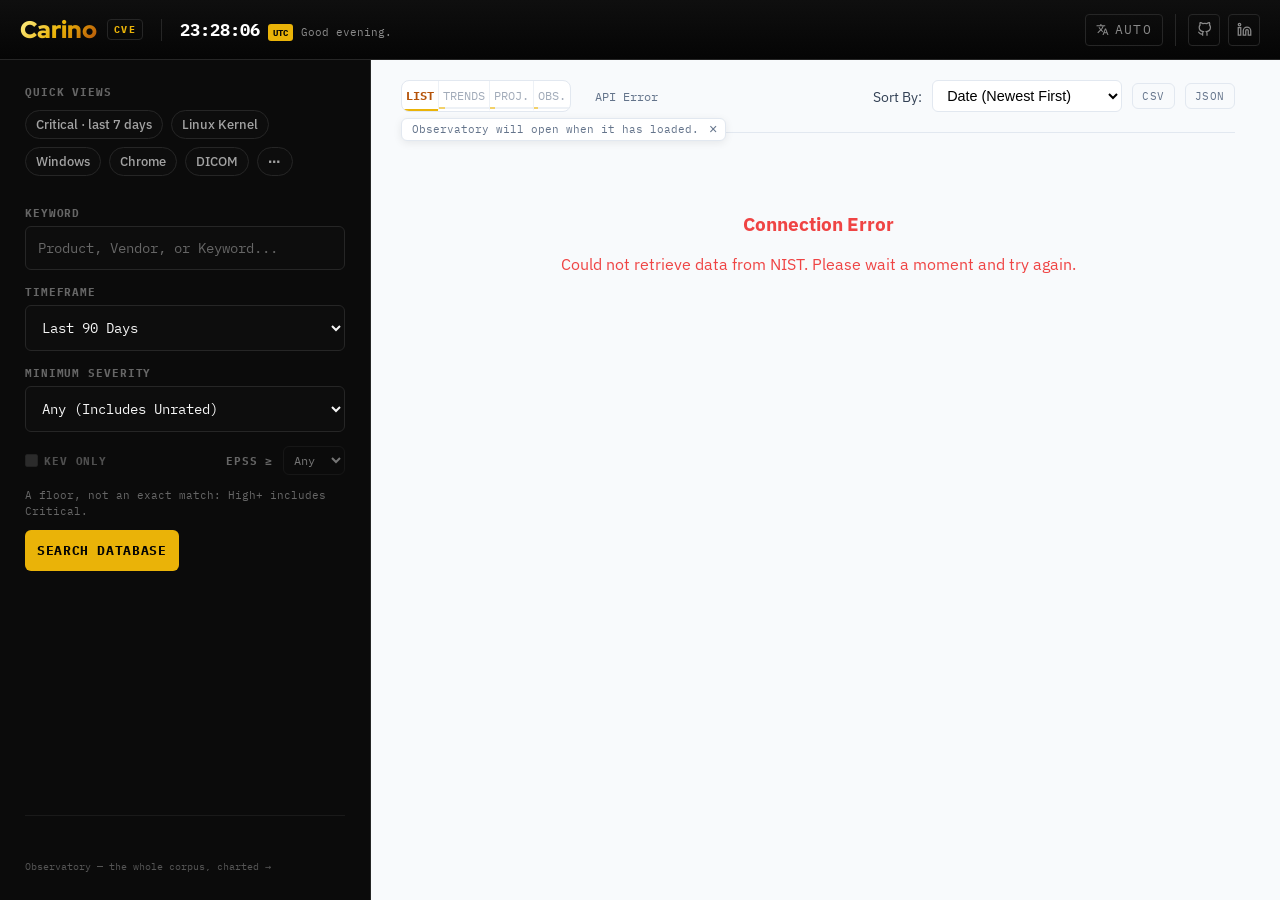
==== commit 09399c1c: "Give the observatory its own mode, and build the dashboards after the list The seven corpus panels m" ====
--- a/stats.html
+++ b/stats.html
@@ -5,11 +5,11 @@
     <meta charset="UTF-8">
     <meta name="viewport" content="width=device-width, initial-scale=1.0">
     <title>CVE Observatory</title>
-    <!-- The observatory is now the Trends mode of index.html (one renderer,
-         one hash check). This page only forwards old links. The script runs
-         first and keeps the panel and ?mirror=; the refresh is the fallback
-         with scripts off. -->
-    <meta http-equiv="refresh" content="0;url=index.html#m=trends&amp;x=corpus">
+    <!-- The observatory is now the Observatory mode of index.html (one
+         renderer, one hash check). This page only forwards old links. The
+         script runs first and keeps the panel and ?mirror=; the refresh is
+         the fallback with scripts off. -->
+    <meta http-equiv="refresh" content="0;url=index.html#m=obs">
     <script>
     (function () {
         'use strict';
@@ -18,14 +18,14 @@
         var PANELS = { backlog: 'backlog', kev: 'kev', volume: 'volume', severity: 'severity',
             cwe: 'cwe', cna: 'cna', quality: 'cna', rhythm: 'rhythm' };
         var h = location.hash.replace(/^#/, '');
-        var x = Object.prototype.hasOwnProperty.call(PANELS, h) ? 'corpus-' + PANELS[h] : 'corpus';
-        location.replace('index.html' + location.search + '#m=trends&x=' + x);
+        var x = Object.prototype.hasOwnProperty.call(PANELS, h) ? '&x=' + PANELS[h] : '';
+        location.replace('index.html' + location.search + '#m=obs' + x);
     })();
     </script>
 </head>
 <body style="background:#050505;color:#a3a3a3;font-family:'IBM Plex Mono',monospace;padding:24px">
     <noscript>
-        <p>The observatory has moved: <a href="index.html#m=trends&amp;x=corpus" style="color:#eab308">open Trends in CVE Radar →</a></p>
+        <p>The observatory has moved: <a href="index.html#m=obs" style="color:#eab308">open the Observatory in CVE Radar →</a></p>
     </noscript>
 </body>
 </html>
